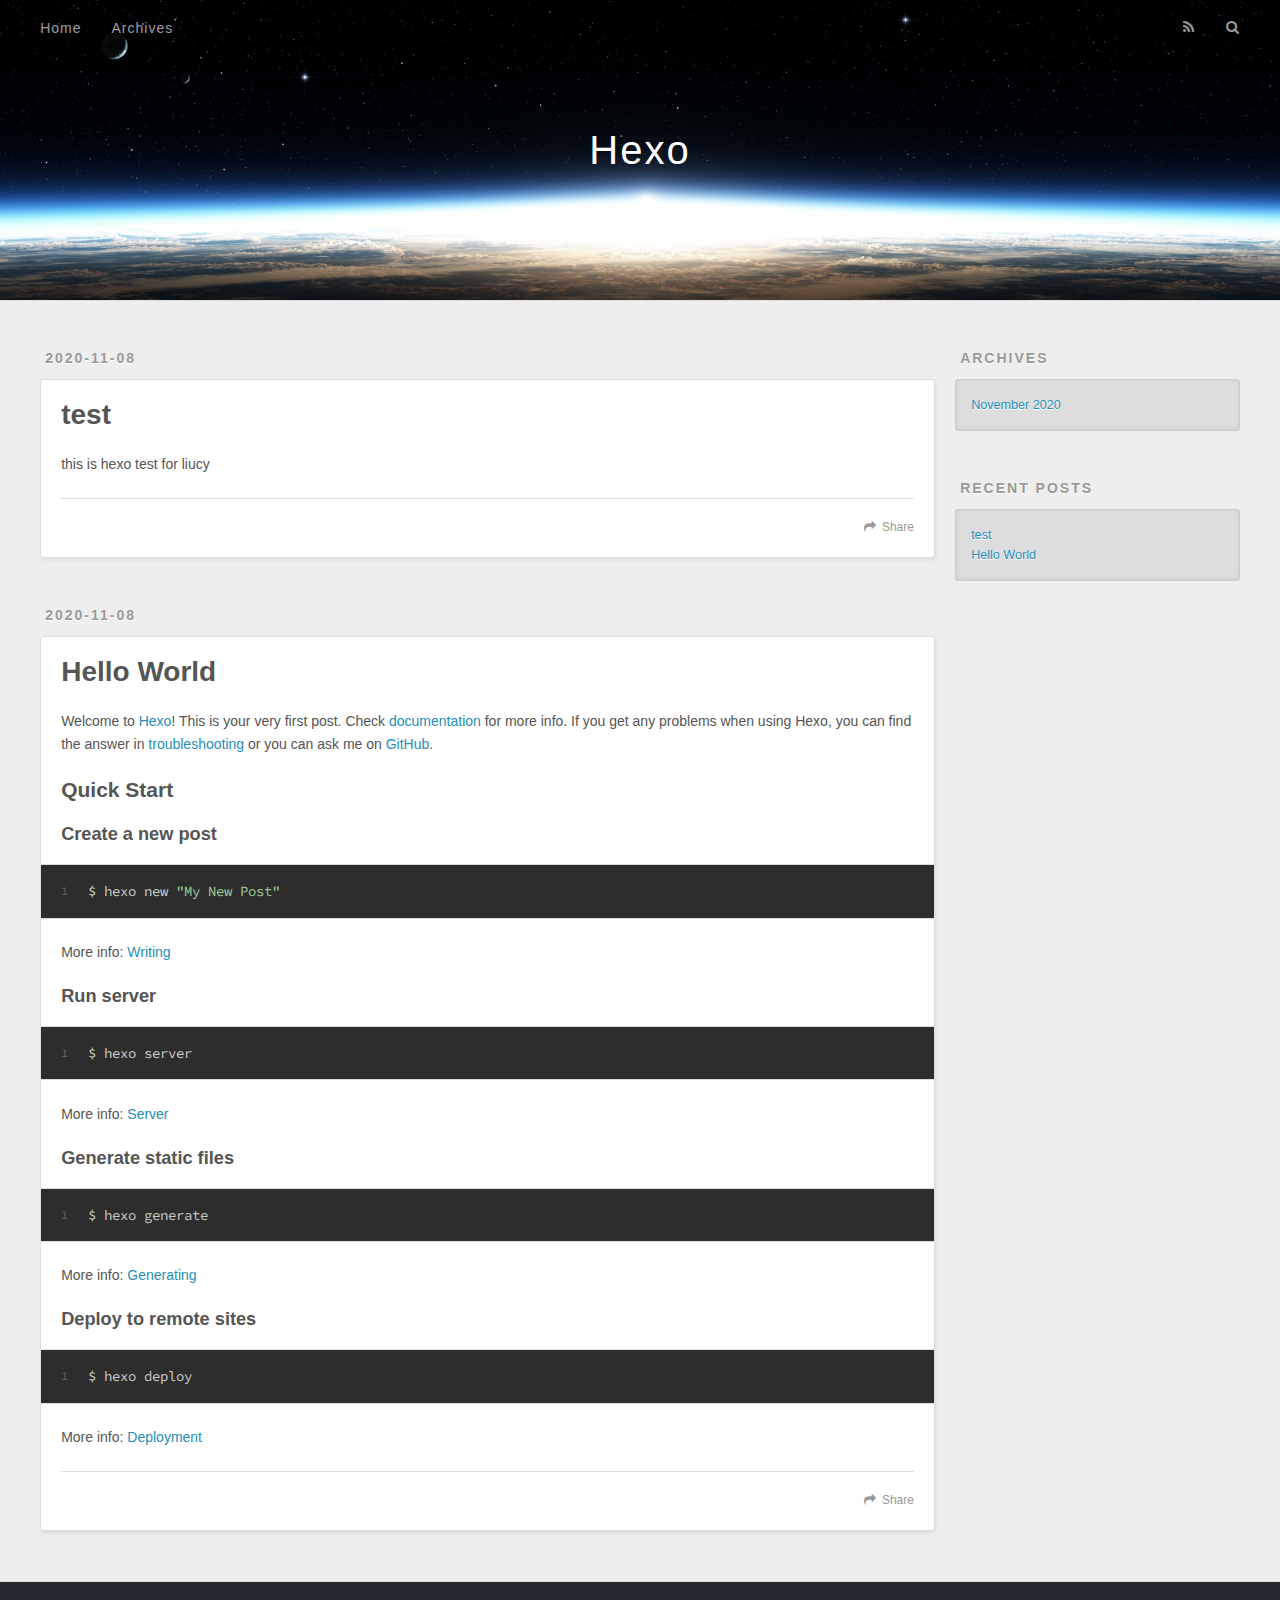
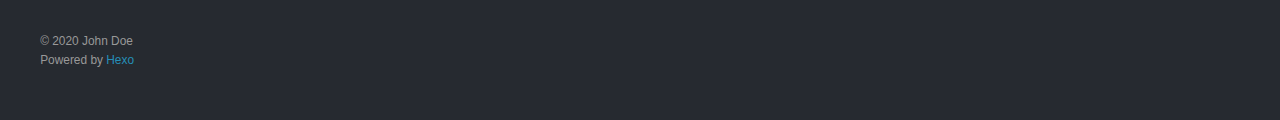
==== index.html @ 211b4a16 "Site updated: 2020-11-08 15:59:00" ====
<!DOCTYPE html>
<html>
<head>
  <meta charset="utf-8">
  

  
  <title>Hexo</title>
  <meta name="viewport" content="width=device-width, initial-scale=1, maximum-scale=1">
  <meta property="og:type" content="website">
<meta property="og:title" content="Hexo">
<meta property="og:url" content="http://example.com/index.html">
<meta property="og:site_name" content="Hexo">
<meta property="og:locale" content="en_US">
<meta property="article:author" content="John Doe">
<meta name="twitter:card" content="summary">
  
    <link rel="alternate" href="/atom.xml" title="Hexo" type="application/atom+xml">
  
  
    <link rel="icon" href="/favicon.png">
  
  
    <link href="//fonts.googleapis.com/css?family=Source+Code+Pro" rel="stylesheet" type="text/css">
  
  
<link rel="stylesheet" href="/css/style.css">

<meta name="generator" content="Hexo 5.2.0"></head>

<body>
  <div id="container">
    <div id="wrap">
      <header id="header">
  <div id="banner"></div>
  <div id="header-outer" class="outer">
    <div id="header-title" class="inner">
      <h1 id="logo-wrap">
        <a href="/" id="logo">Hexo</a>
      </h1>
      
    </div>
    <div id="header-inner" class="inner">
      <nav id="main-nav">
        <a id="main-nav-toggle" class="nav-icon"></a>
        
          <a class="main-nav-link" href="/">Home</a>
        
          <a class="main-nav-link" href="/archives">Archives</a>
        
      </nav>
      <nav id="sub-nav">
        
          <a id="nav-rss-link" class="nav-icon" href="/atom.xml" title="RSS Feed"></a>
        
        <a id="nav-search-btn" class="nav-icon" title="Search"></a>
      </nav>
      <div id="search-form-wrap">
        <form action="//google.com/search" method="get" accept-charset="UTF-8" class="search-form"><input type="search" name="q" class="search-form-input" placeholder="Search"><button type="submit" class="search-form-submit">&#xF002;</button><input type="hidden" name="sitesearch" value="http://example.com"></form>
      </div>
    </div>
  </div>
</header>
      <div class="outer">
        <section id="main">
  
    <article id="post-test" class="article article-type-post" itemscope itemprop="blogPost">
  <div class="article-meta">
    <a href="/2020/11/08/test/" class="article-date">
  <time datetime="2020-11-08T03:13:45.000Z" itemprop="datePublished">2020-11-08</time>
</a>
    
  </div>
  <div class="article-inner">
    
    
      <header class="article-header">
        
  
    <h1 itemprop="name">
      <a class="article-title" href="/2020/11/08/test/">test</a>
    </h1>
  

      </header>
    
    <div class="article-entry" itemprop="articleBody">
      
        <p>this is hexo test for liucy</p>

      
    </div>
    <footer class="article-footer">
      <a data-url="http://example.com/2020/11/08/test/" data-id="ckh8jnk5c0001ziql2z9f2hul" class="article-share-link">Share</a>
      
      
    </footer>
  </div>
  
</article>


  
    <article id="post-hello-world" class="article article-type-post" itemscope itemprop="blogPost">
  <div class="article-meta">
    <a href="/2020/11/08/hello-world/" class="article-date">
  <time datetime="2020-11-08T02:53:36.696Z" itemprop="datePublished">2020-11-08</time>
</a>
    
  </div>
  <div class="article-inner">
    
    
      <header class="article-header">
        
  
    <h1 itemprop="name">
      <a class="article-title" href="/2020/11/08/hello-world/">Hello World</a>
    </h1>
  

      </header>
    
    <div class="article-entry" itemprop="articleBody">
      
        <p>Welcome to <a target="_blank" rel="noopener" href="https://hexo.io/">Hexo</a>! This is your very first post. Check <a target="_blank" rel="noopener" href="https://hexo.io/docs/">documentation</a> for more info. If you get any problems when using Hexo, you can find the answer in <a target="_blank" rel="noopener" href="https://hexo.io/docs/troubleshooting.html">troubleshooting</a> or you can ask me on <a target="_blank" rel="noopener" href="https://github.com/hexojs/hexo/issues">GitHub</a>.</p>
<h2 id="Quick-Start"><a href="#Quick-Start" class="headerlink" title="Quick Start"></a>Quick Start</h2><h3 id="Create-a-new-post"><a href="#Create-a-new-post" class="headerlink" title="Create a new post"></a>Create a new post</h3><figure class="highlight bash"><table><tr><td class="gutter"><pre><span class="line">1</span><br></pre></td><td class="code"><pre><span class="line">$ hexo new <span class="string">&quot;My New Post&quot;</span></span><br></pre></td></tr></table></figure>

<p>More info: <a target="_blank" rel="noopener" href="https://hexo.io/docs/writing.html">Writing</a></p>
<h3 id="Run-server"><a href="#Run-server" class="headerlink" title="Run server"></a>Run server</h3><figure class="highlight bash"><table><tr><td class="gutter"><pre><span class="line">1</span><br></pre></td><td class="code"><pre><span class="line">$ hexo server</span><br></pre></td></tr></table></figure>

<p>More info: <a target="_blank" rel="noopener" href="https://hexo.io/docs/server.html">Server</a></p>
<h3 id="Generate-static-files"><a href="#Generate-static-files" class="headerlink" title="Generate static files"></a>Generate static files</h3><figure class="highlight bash"><table><tr><td class="gutter"><pre><span class="line">1</span><br></pre></td><td class="code"><pre><span class="line">$ hexo generate</span><br></pre></td></tr></table></figure>

<p>More info: <a target="_blank" rel="noopener" href="https://hexo.io/docs/generating.html">Generating</a></p>
<h3 id="Deploy-to-remote-sites"><a href="#Deploy-to-remote-sites" class="headerlink" title="Deploy to remote sites"></a>Deploy to remote sites</h3><figure class="highlight bash"><table><tr><td class="gutter"><pre><span class="line">1</span><br></pre></td><td class="code"><pre><span class="line">$ hexo deploy</span><br></pre></td></tr></table></figure>

<p>More info: <a target="_blank" rel="noopener" href="https://hexo.io/docs/one-command-deployment.html">Deployment</a></p>

      
    </div>
    <footer class="article-footer">
      <a data-url="http://example.com/2020/11/08/hello-world/" data-id="ckh8jnk540000ziql30jhe8ry" class="article-share-link">Share</a>
      
      
    </footer>
  </div>
  
</article>


  


</section>
        
          <aside id="sidebar">
  
    

  
    

  
    
  
    
  <div class="widget-wrap">
    <h3 class="widget-title">Archives</h3>
    <div class="widget">
      <ul class="archive-list"><li class="archive-list-item"><a class="archive-list-link" href="/archives/2020/11/">November 2020</a></li></ul>
    </div>
  </div>


  
    
  <div class="widget-wrap">
    <h3 class="widget-title">Recent Posts</h3>
    <div class="widget">
      <ul>
        
          <li>
            <a href="/2020/11/08/test/">test</a>
          </li>
        
          <li>
            <a href="/2020/11/08/hello-world/">Hello World</a>
          </li>
        
      </ul>
    </div>
  </div>

  
</aside>
        
      </div>
      <footer id="footer">
  
  <div class="outer">
    <div id="footer-info" class="inner">
      &copy; 2020 John Doe<br>
      Powered by <a href="http://hexo.io/" target="_blank">Hexo</a>
    </div>
  </div>
</footer>
    </div>
    <nav id="mobile-nav">
  
    <a href="/" class="mobile-nav-link">Home</a>
  
    <a href="/archives" class="mobile-nav-link">Archives</a>
  
</nav>
    

<script src="//ajax.googleapis.com/ajax/libs/jquery/2.0.3/jquery.min.js"></script>


  
<link rel="stylesheet" href="/fancybox/jquery.fancybox.css">

  
<script src="/fancybox/jquery.fancybox.pack.js"></script>




<script src="/js/script.js"></script>




  </div>
</body>
</html>
---- css/style.css ----
body {
  width: 100%;
}
body:before,
body:after {
  content: "";
  display: table;
}
body:after {
  clear: both;
}
html,
body,
div,
span,
applet,
object,
iframe,
h1,
h2,
h3,
h4,
h5,
h6,
p,
blockquote,
pre,
a,
abbr,
acronym,
address,
big,
cite,
code,
del,
dfn,
em,
img,
ins,
kbd,
q,
s,
samp,
small,
strike,
strong,
sub,
sup,
tt,
var,
dl,
dt,
dd,
ol,
ul,
li,
fieldset,
form,
label,
legend,
table,
caption,
tbody,
tfoot,
thead,
tr,
th,
td {
  margin: 0;
  padding: 0;
  border: 0;
  outline: 0;
  font-weight: inherit;
  font-style: inherit;
  font-family: inherit;
  font-size: 100%;
  vertical-align: baseline;
}
body {
  line-height: 1;
  color: #000;
  background: #fff;
}
ol,
ul {
  list-style: none;
}
table {
  border-collapse: separate;
  border-spacing: 0;
  vertical-align: middle;
}
caption,
th,
td {
  text-align: left;
  font-weight: normal;
  vertical-align: middle;
}
a img {
  border: none;
}
input,
button {
  margin: 0;
  padding: 0;
}
input::-moz-focus-inner,
button::-moz-focus-inner {
  border: 0;
  padding: 0;
}
@font-face {
  font-family: FontAwesome;
  font-style: normal;
  font-weight: normal;
  src: url("fonts/fontawesome-webfont.eot?v=#4.0.3");
  src: url("fonts/fontawesome-webfont.eot?#iefix&v=#4.0.3") format("embedded-opentype"), url("fonts/fontawesome-webfont.woff?v=#4.0.3") format("woff"), url("fonts/fontawesome-webfont.ttf?v=#4.0.3") format("truetype"), url("fonts/fontawesome-webfont.svg#fontawesomeregular?v=#4.0.3") format("svg");
}
html,
body,
#container {
  height: 100%;
}
body {
  background: #eee;
  font: 14px -apple-system, BlinkMacSystemFont, "Segoe UI", "Roboto", "Oxygen", "Ubuntu", "Cantarell", "Fira Sans", "Droid Sans", "Helvetica Neue", sans-serif;
  -webkit-text-size-adjust: 100%;
}
.outer {
  max-width: 1220px;
  margin: 0 auto;
  padding: 0 20px;
}
.outer:before,
.outer:after {
  content: "";
  display: table;
}
.outer:after {
  clear: both;
}
.inner {
  display: inline;
  float: left;
  width: 98.33333333333333%;
  margin: 0 0.833333333333333%;
}
.left,
.alignleft {
  float: left;
}
.right,
.alignright {
  float: right;
}
.clear {
  clear: both;
}
#container {
  position: relative;
}
.mobile-nav-on {
  overflow: hidden;
}
#wrap {
  height: 100%;
  width: 100%;
  position: absolute;
  top: 0;
  left: 0;
  -webkit-transition: 0.2s ease-out;
  -moz-transition: 0.2s ease-out;
  -ms-transition: 0.2s ease-out;
  transition: 0.2s ease-out;
  z-index: 1;
  background: #eee;
}
.mobile-nav-on #wrap {
  left: 280px;
}
@media screen and (min-width: 768px) {
  #main {
    display: inline;
    float: left;
    width: 73.33333333333333%;
    margin: 0 0.833333333333333%;
  }
}
.article-date,
.article-category-link,
.archive-year,
.widget-title {
  text-decoration: none;
  text-transform: uppercase;
  letter-spacing: 2px;
  color: #999;
  margin-bottom: 1em;
  margin-left: 5px;
  line-height: 1em;
  text-shadow: 0 1px #fff;
  font-weight: bold;
}
.article-inner,
.archive-article-inner {
  background: #fff;
  -webkit-box-shadow: 1px 2px 3px #ddd;
  box-shadow: 1px 2px 3px #ddd;
  border: 1px solid #ddd;
  border-radius: 3px;
}
.article-entry h1,
.widget h1 {
  font-size: 2em;
}
.article-entry h2,
.widget h2 {
  font-size: 1.5em;
}
.article-entry h3,
.widget h3 {
  font-size: 1.3em;
}
.article-entry h4,
.widget h4 {
  font-size: 1.2em;
}
.article-entry h5,
.widget h5 {
  font-size: 1em;
}
.article-entry h6,
.widget h6 {
  font-size: 1em;
  color: #999;
}
.article-entry hr,
.widget hr {
  border: 1px dashed #ddd;
}
.article-entry strong,
.widget strong {
  font-weight: bold;
}
.article-entry em,
.widget em,
.article-entry cite,
.widget cite {
  font-style: italic;
}
.article-entry sup,
.widget sup,
.article-entry sub,
.widget sub {
  font-size: 0.75em;
  line-height: 0;
  position: relative;
  vertical-align: baseline;
}
.article-entry sup,
.widget sup {
  top: -0.5em;
}
.article-entry sub,
.widget sub {
  bottom: -0.2em;
}
.article-entry small,
.widget small {
  font-size: 0.85em;
}
.article-entry acronym,
.widget acronym,
.article-entry abbr,
.widget abbr {
  border-bottom: 1px dotted;
}
.article-entry ul,
.widget ul,
.article-entry ol,
.widget ol,
.article-entry dl,
.widget dl {
  margin: 0 20px;
  line-height: 1.6em;
}
.article-entry ul ul,
.widget ul ul,
.article-entry ol ul,
.widget ol ul,
.article-entry ul ol,
.widget ul ol,
.article-entry ol ol,
.widget ol ol {
  margin-top: 0;
  margin-bottom: 0;
}
.article-entry ul,
.widget ul {
  list-style: disc;
}
.article-entry ol,
.widget ol {
  list-style: decimal;
}
.article-entry dt,
.widget dt {
  font-weight: bold;
}
#header {
  height: 300px;
  position: relative;
  border-bottom: 1px solid #ddd;
}
#header:before,
#header:after {
  content: "";
  position: absolute;
  left: 0;
  right: 0;
  height: 40px;
}
#header:before {
  top: 0;
  background: -webkit-linear-gradient(rgba(0,0,0,0.2), transparent);
  background: -moz-linear-gradient(rgba(0,0,0,0.2), transparent);
  background: -ms-linear-gradient(rgba(0,0,0,0.2), transparent);
  background: linear-gradient(rgba(0,0,0,0.2), transparent);
}
#header:after {
  bottom: 0;
  background: -webkit-linear-gradient(transparent, rgba(0,0,0,0.2));
  background: -moz-linear-gradient(transparent, rgba(0,0,0,0.2));
  background: -ms-linear-gradient(transparent, rgba(0,0,0,0.2));
  background: linear-gradient(transparent, rgba(0,0,0,0.2));
}
#header-outer {
  height: 100%;
  position: relative;
}
#header-inner {
  position: relative;
  overflow: hidden;
}
#banner {
  position: absolute;
  top: 0;
  left: 0;
  width: 100%;
  height: 100%;
  background: url("images/banner.jpg") center #000;
  -webkit-background-size: cover;
  -moz-background-size: cover;
  background-size: cover;
  z-index: -1;
}
#header-title {
  text-align: center;
  height: 40px;
  position: absolute;
  top: 50%;
  left: 0;
  margin-top: -20px;
}
#logo,
#subtitle {
  text-decoration: none;
  color: #fff;
  font-weight: 300;
  text-shadow: 0 1px 4px rgba(0,0,0,0.3);
}
#logo {
  font-size: 40px;
  line-height: 40px;
  letter-spacing: 2px;
}
#subtitle {
  font-size: 16px;
  line-height: 16px;
  letter-spacing: 1px;
}
#subtitle-wrap {
  margin-top: 16px;
}
#main-nav {
  float: left;
  margin-left: -15px;
}
.nav-icon,
.main-nav-link {
  float: left;
  color: #fff;
  opacity: 0.6;
  text-decoration: none;
  text-shadow: 0 1px rgba(0,0,0,0.2);
  -webkit-transition: opacity 0.2s;
  -moz-transition: opacity 0.2s;
  -ms-transition: opacity 0.2s;
  transition: opacity 0.2s;
  display: block;
  padding: 20px 15px;
}
.nav-icon:hover,
.main-nav-link:hover {
  opacity: 1;
}
.nav-icon {
  font-family: FontAwesome;
  text-align: center;
  font-size: 14px;
  width: 14px;
  height: 14px;
  padding: 20px 15px;
  position: relative;
  cursor: pointer;
}
.main-nav-link {
  font-weight: 300;
  letter-spacing: 1px;
}
@media screen and (max-width: 479px) {
  .main-nav-link {
    display: none;
  }
}
#main-nav-toggle {
  display: none;
}
#main-nav-toggle:before {
  content: "\f0c9";
}
@media screen and (max-width: 479px) {
  #main-nav-toggle {
    display: block;
  }
}
#sub-nav {
  float: right;
  margin-right: -15px;
}
#nav-rss-link:before {
  content: "\f09e";
}
#nav-search-btn:before {
  content: "\f002";
}
#search-form-wrap {
  position: absolute;
  top: 15px;
  width: 150px;
  height: 30px;
  right: -150px;
  opacity: 0;
  -webkit-transition: 0.2s ease-out;
  -moz-transition: 0.2s ease-out;
  -ms-transition: 0.2s ease-out;
  transition: 0.2s ease-out;
}
#search-form-wrap.on {
  opacity: 1;
  right: 0;
}
@media screen and (max-width: 479px) {
  #search-form-wrap {
    width: 100%;
    right: -100%;
  }
}
.search-form {
  position: absolute;
  top: 0;
  left: 0;
  right: 0;
  background: #fff;
  padding: 5px 15px;
  border-radius: 15px;
  -webkit-box-shadow: 0 0 10px rgba(0,0,0,0.3);
  box-shadow: 0 0 10px rgba(0,0,0,0.3);
}
.search-form-input {
  border: none;
  background: none;
  color: #555;
  width: 100%;
  font: 13px -apple-system, BlinkMacSystemFont, "Segoe UI", "Roboto", "Oxygen", "Ubuntu", "Cantarell", "Fira Sans", "Droid Sans", "Helvetica Neue", sans-serif;
  outline: none;
}
.search-form-input::-webkit-search-results-decoration,
.search-form-input::-webkit-search-cancel-button {
  -webkit-appearance: none;
}
.search-form-submit {
  position: absolute;
  top: 50%;
  right: 10px;
  margin-top: -7px;
  font: 13px FontAwesome;
  border: none;
  background: none;
  color: #bbb;
  cursor: pointer;
}
.search-form-submit:hover,
.search-form-submit:focus {
  color: #777;
}
.article {
  margin: 50px 0;
}
.article-inner {
  overflow: hidden;
}
.article-meta:before,
.article-meta:after {
  content: "";
  display: table;
}
.article-meta:after {
  clear: both;
}
.article-date {
  float: left;
}
.article-category {
  float: left;
  line-height: 1em;
  color: #ccc;
  text-shadow: 0 1px #fff;
  margin-left: 8px;
}
.article-category:before {
  content: "\2022";
}
.article-category-link {
  margin: 0 12px 1em;
}
.article-header {
  padding: 20px 20px 0;
}
.article-title {
  text-decoration: none;
  font-size: 2em;
  font-weight: bold;
  color: #555;
  line-height: 1.1em;
  -webkit-transition: color 0.2s;
  -moz-transition: color 0.2s;
  -ms-transition: color 0.2s;
  transition: color 0.2s;
}
a.article-title:hover {
  color: #258fb8;
}
.article-entry {
  color: #555;
  padding: 0 20px;
}
.article-entry:before,
.article-entry:after {
  content: "";
  display: table;
}
.article-entry:after {
  clear: both;
}
.article-entry p,
.article-entry table {
  line-height: 1.6em;
  margin: 1.6em 0;
}
.article-entry h1,
.article-entry h2,
.article-entry h3,
.article-entry h4,
.article-entry h5,
.article-entry h6 {
  font-weight: bold;
}
.article-entry h1,
.article-entry h2,
.article-entry h3,
.article-entry h4,
.article-entry h5,
.article-entry h6 {
  line-height: 1.1em;
  margin: 1.1em 0;
}
.article-entry a {
  color: #258fb8;
  text-decoration: none;
}
.article-entry a:hover {
  text-decoration: underline;
}
.article-entry ul,
.article-entry ol,
.article-entry dl {
  margin-top: 1.6em;
  margin-bottom: 1.6em;
}
.article-entry img,
.article-entry video {
  max-width: 100%;
  height: auto;
  display: block;
  margin: auto;
}
.article-entry iframe {
  border: none;
}
.article-entry table {
  width: 100%;
  border-collapse: collapse;
  border-spacing: 0;
}
.article-entry th {
  font-weight: bold;
  border-bottom: 3px solid #ddd;
  padding-bottom: 0.5em;
}
.article-entry td {
  border-bottom: 1px solid #ddd;
  padding: 10px 0;
}
.article-entry blockquote {
  font-family: Georgia, "Times New Roman", serif;
  font-size: 1.4em;
  margin: 1.6em 20px;
  text-align: center;
}
.article-entry blockquote footer {
  font-size: 14px;
  margin: 1.6em 0;
  font-family: -apple-system, BlinkMacSystemFont, "Segoe UI", "Roboto", "Oxygen", "Ubuntu", "Cantarell", "Fira Sans", "Droid Sans", "Helvetica Neue", sans-serif;
}
.article-entry blockquote footer cite:before {
  content: "—";
  padding: 0 0.5em;
}
.article-entry .pullquote {
  text-align: left;
  width: 45%;
  margin: 0;
}
.article-entry .pullquote.left {
  margin-left: 0.5em;
  margin-right: 1em;
}
.article-entry .pullquote.right {
  margin-right: 0.5em;
  margin-left: 1em;
}
.article-entry .caption {
  color: #999;
  display: block;
  font-size: 0.9em;
  margin-top: 0.5em;
  position: relative;
  text-align: center;
}
.article-entry .video-container {
  position: relative;
  padding-top: 56.25%;
  height: 0;
  overflow: hidden;
}
.article-entry .video-container iframe,
.article-entry .video-container object,
.article-entry .video-container embed {
  position: absolute;
  top: 0;
  left: 0;
  width: 100%;
  height: 100%;
  margin-top: 0;
}
.article-more-link a {
  display: inline-block;
  line-height: 1em;
  padding: 6px 15px;
  border-radius: 15px;
  background: #eee;
  color: #999;
  text-shadow: 0 1px #fff;
  text-decoration: none;
}
.article-more-link a:hover {
  background: #258fb8;
  color: #fff;
  text-decoration: none;
  text-shadow: 0 1px #1e7293;
}
.article-footer {
  font-size: 0.85em;
  line-height: 1.6em;
  border-top: 1px solid #ddd;
  padding-top: 1.6em;
  margin: 0 20px 20px;
}
.article-footer:before,
.article-footer:after {
  content: "";
  display: table;
}
.article-footer:after {
  clear: both;
}
.article-footer a {
  color: #999;
  text-decoration: none;
}
.article-footer a:hover {
  color: #555;
}
.article-tag-list-item {
  float: left;
  margin-right: 10px;
}
.article-tag-list-link:before {
  content: "#";
}
.article-comment-link {
  float: right;
}
.article-comment-link:before {
  content: "\f075";
  font-family: FontAwesome;
  padding-right: 8px;
}
.article-share-link {
  cursor: pointer;
  float: right;
  margin-left: 20px;
}
.article-share-link:before {
  content: "\f064";
  font-family: FontAwesome;
  padding-right: 6px;
}
#article-nav {
  position: relative;
}
#article-nav:before,
#article-nav:after {
  content: "";
  display: table;
}
#article-nav:after {
  clear: both;
}
@media screen and (min-width: 768px) {
  #article-nav {
    margin: 50px 0;
  }
  #article-nav:before {
    width: 8px;
    height: 8px;
    position: absolute;
    top: 50%;
    left: 50%;
    margin-top: -4px;
    margin-left: -4px;
    content: "";
    border-radius: 50%;
    background: #ddd;
    -webkit-box-shadow: 0 1px 2px #fff;
    box-shadow: 0 1px 2px #fff;
  }
}
.article-nav-link-wrap {
  text-decoration: none;
  text-shadow: 0 1px #fff;
  color: #999;
  -webkit-box-sizing: border-box;
  -moz-box-sizing: border-box;
  box-sizing: border-box;
  margin-top: 50px;
  text-align: center;
  display: block;
}
.article-nav-link-wrap:hover {
  color: #555;
}
@media screen and (min-width: 768px) {
  .article-nav-link-wrap {
    width: 50%;
    margin-top: 0;
  }
}
@media screen and (min-width: 768px) {
  #article-nav-newer {
    float: left;
    text-align: right;
    padding-right: 20px;
  }
}
@media screen and (min-width: 768px) {
  #article-nav-older {
    float: right;
    text-align: left;
    padding-left: 20px;
  }
}
.article-nav-caption {
  text-transform: uppercase;
  letter-spacing: 2px;
  color: #ddd;
  line-height: 1em;
  font-weight: bold;
}
#article-nav-newer .article-nav-caption {
  margin-right: -2px;
}
.article-nav-title {
  font-size: 0.85em;
  line-height: 1.6em;
  margin-top: 0.5em;
}
.article-share-box {
  position: absolute;
  display: none;
  background: #fff;
  -webkit-box-shadow: 1px 2px 10px rgba(0,0,0,0.2);
  box-shadow: 1px 2px 10px rgba(0,0,0,0.2);
  border-radius: 3px;
  margin-left: -145px;
  overflow: hidden;
  z-index: 1;
}
.article-share-box.on {
  display: block;
}
.article-share-input {
  width: 100%;
  background: none;
  -webkit-box-sizing: border-box;
  -moz-box-sizing: border-box;
  box-sizing: border-box;
  font: 14px -apple-system, BlinkMacSystemFont, "Segoe UI", "Roboto", "Oxygen", "Ubuntu", "Cantarell", "Fira Sans", "Droid Sans", "Helvetica Neue", sans-serif;
  padding: 0 15px;
  color: #555;
  outline: none;
  border: 1px solid #ddd;
  border-radius: 3px 3px 0 0;
  height: 36px;
  line-height: 36px;
}
.article-share-links {
  background: #eee;
}
.article-share-links:before,
.article-share-links:after {
  content: "";
  display: table;
}
.article-share-links:after {
  clear: both;
}
.article-share-twitter,
.article-share-facebook,
.article-share-pinterest,
.article-share-google {
  width: 50px;
  height: 36px;
  display: block;
  float: left;
  position: relative;
  color: #999;
  text-shadow: 0 1px #fff;
}
.article-share-twitter:before,
.article-share-facebook:before,
.article-share-pinterest:before,
.article-share-google:before {
  font-size: 20px;
  font-family: FontAwesome;
  width: 20px;
  height: 20px;
  position: absolute;
  top: 50%;
  left: 50%;
  margin-top: -10px;
  margin-left: -10px;
  text-align: center;
}
.article-share-twitter:hover,
.article-share-facebook:hover,
.article-share-pinterest:hover,
.article-share-google:hover {
  color: #fff;
}
.article-share-twitter:before {
  content: "\f099";
}
.article-share-twitter:hover {
  background: #00aced;
  text-shadow: 0 1px #008abe;
}
.article-share-facebook:before {
  content: "\f09a";
}
.article-share-facebook:hover {
  background: #3b5998;
  text-shadow: 0 1px #2f477a;
}
.article-share-pinterest:before {
  content: "\f0d2";
}
.article-share-pinterest:hover {
  background: #cb2027;
  text-shadow: 0 1px #a21a1f;
}
.article-share-google:before {
  content: "\f0d5";
}
.article-share-google:hover {
  background: #dd4b39;
  text-shadow: 0 1px #be3221;
}
.article-gallery {
  background: #000;
  position: relative;
}
.article-gallery-photos {
  position: relative;
  overflow: hidden;
}
.article-gallery-img {
  display: none;
  max-width: 100%;
}
.article-gallery-img:first-child {
  display: block;
}
.article-gallery-img.loaded {
  position: absolute;
  display: block;
}
.article-gallery-img img {
  display: block;
  max-width: 100%;
  margin: 0 auto;
}
#comments {
  background: #fff;
  -webkit-box-shadow: 1px 2px 3px #ddd;
  box-shadow: 1px 2px 3px #ddd;
  padding: 20px;
  border: 1px solid #ddd;
  border-radius: 3px;
  margin: 50px 0;
}
#comments a {
  color: #258fb8;
}
.archives-wrap {
  margin: 50px 0;
}
.archives:before,
.archives:after {
  content: "";
  display: table;
}
.archives:after {
  clear: both;
}
.archive-year-wrap {
  margin-bottom: 1em;
}
.archives {
  -webkit-column-gap: 10px;
  -moz-column-gap: 10px;
  column-gap: 10px;
}
@media screen and (min-width: 480px) and (max-width: 767px) {
  .archives {
    -webkit-column-count: 2;
    -moz-column-count: 2;
    column-count: 2;
  }
}
@media screen and (min-width: 768px) {
  .archives {
    -webkit-column-count: 3;
    -moz-column-count: 3;
    column-count: 3;
  }
}
.archive-article {
  -webkit-column-break-inside: avoid;
  page-break-inside: avoid;
  overflow: hidden;
  break-inside: avoid-column;
}
.archive-article-inner {
  padding: 10px;
  margin-bottom: 15px;
}
.archive-article-title {
  text-decoration: none;
  font-weight: bold;
  color: #555;
  -webkit-transition: color 0.2s;
  -moz-transition: color 0.2s;
  -ms-transition: color 0.2s;
  transition: color 0.2s;
  line-height: 1.6em;
}
.archive-article-title:hover {
  color: #258fb8;
}
.archive-article-footer {
  margin-top: 1em;
}
.archive-article-date {
  color: #999;
  text-decoration: none;
  font-size: 0.85em;
  line-height: 1em;
  margin-bottom: 0.5em;
  display: block;
}
#page-nav {
  margin: 50px auto;
  background: #fff;
  -webkit-box-shadow: 1px 2px 3px #ddd;
  box-shadow: 1px 2px 3px #ddd;
  border: 1px solid #ddd;
  border-radius: 3px;
  text-align: center;
  color: #999;
  overflow: hidden;
}
#page-nav:before,
#page-nav:after {
  content: "";
  display: table;
}
#page-nav:after {
  clear: both;
}
#page-nav a,
#page-nav span {
  padding: 10px 20px;
  line-height: 1;
  height: 2ex;
}
#page-nav a {
  color: #999;
  text-decoration: none;
}
#page-nav a:hover {
  background: #999;
  color: #fff;
}
#page-nav .prev {
  float: left;
}
#page-nav .next {
  float: right;
}
#page-nav .page-number {
  display: inline-block;
}
@media screen and (max-width: 479px) {
  #page-nav .page-number {
    display: none;
  }
}
#page-nav .current {
  color: #555;
  font-weight: bold;
}
#page-nav .space {
  color: #ddd;
}
#footer {
  background: #262a30;
  padding: 50px 0;
  border-top: 1px solid #ddd;
  color: #999;
}
#footer a {
  color: #258fb8;
  text-decoration: none;
}
#footer a:hover {
  text-decoration: underline;
}
#footer-info {
  line-height: 1.6em;
  font-size: 0.85em;
}
.article-entry pre,
.article-entry .highlight {
  background: #2d2d2d;
  margin: 0 -20px;
  padding: 15px 20px;
  border-style: solid;
  border-color: #ddd;
  border-width: 1px 0;
  overflow: auto;
  color: #ccc;
  line-height: 22.400000000000002px;
}
.article-entry .highlight .gutter pre,
.article-entry .gist .gist-file .gist-data .line-numbers {
  color: #666;
  font-size: 0.85em;
}
.article-entry pre,
.article-entry code {
  font-family: "Source Code Pro", Consolas, Monaco, Menlo, Consolas, monospace;
}
.article-entry code {
  background: #eee;
  text-shadow: 0 1px #fff;
  padding: 0 0.3em;
}
.article-entry pre code {
  background: none;
  text-shadow: none;
  padding: 0;
}
.article-entry .highlight pre {
  border: none;
  margin: 0;
  padding: 0;
}
.article-entry .highlight table {
  margin: 0;
  width: auto;
}
.article-entry .highlight td {
  border: none;
  padding: 0;
}
.article-entry .highlight figcaption {
  font-size: 0.85em;
  color: #999;
  line-height: 1em;
  margin-bottom: 1em;
}
.article-entry .highlight figcaption:before,
.article-entry .highlight figcaption:after {
  content: "";
  display: table;
}
.article-entry .highlight figcaption:after {
  clear: both;
}
.article-entry .highlight figcaption a {
  float: right;
}
.article-entry .highlight .gutter pre {
  text-align: right;
  padding-right: 20px;
}
.article-entry .highlight .line {
  height: 22.400000000000002px;
}
.article-entry .highlight .line.marked {
  background: #515151;
}
.article-entry .gist {
  margin: 0 -20px;
  border-style: solid;
  border-color: #ddd;
  border-width: 1px 0;
  background: #2d2d2d;
  padding: 15px 20px 15px 0;
}
.article-entry .gist .gist-file {
  border: none;
  font-family: "Source Code Pro", Consolas, Monaco, Menlo, Consolas, monospace;
  margin: 0;
}
.article-entry .gist .gist-file .gist-data {
  background: none;
  border: none;
}
.article-entry .gist .gist-file .gist-data .line-numbers {
  background: none;
  border: none;
  padding: 0 20px 0 0;
}
.article-entry .gist .gist-file .gist-data .line-data {
  padding: 0 !important;
}
.article-entry .gist .gist-file .highlight {
  margin: 0;
  padding: 0;
  border: none;
}
.article-entry .gist .gist-file .gist-meta {
  background: #2d2d2d;
  color: #999;
  font: 0.85em -apple-system, BlinkMacSystemFont, "Segoe UI", "Roboto", "Oxygen", "Ubuntu", "Cantarell", "Fira Sans", "Droid Sans", "Helvetica Neue", sans-serif;
  text-shadow: 0 0;
  padding: 0;
  margin-top: 1em;
  margin-left: 20px;
}
.article-entry .gist .gist-file .gist-meta a {
  color: #258fb8;
  font-weight: normal;
}
.article-entry .gist .gist-file .gist-meta a:hover {
  text-decoration: underline;
}
pre .comment,
pre .title {
  color: #999;
}
pre .variable,
pre .attribute,
pre .tag,
pre .regexp,
pre .ruby .constant,
pre .xml .tag .title,
pre .xml .pi,
pre .xml .doctype,
pre .html .doctype,
pre .css .id,
pre .css .class,
pre .css .pseudo {
  color: #f2777a;
}
pre .number,
pre .preprocessor,
pre .built_in,
pre .literal,
pre .params,
pre .constant {
  color: #f99157;
}
pre .class,
pre .ruby .class .title,
pre .css .rules .attribute {
  color: #9c9;
}
pre .string,
pre .value,
pre .inheritance,
pre .header,
pre .ruby .symbol,
pre .xml .cdata {
  color: #9c9;
}
pre .css .hexcolor {
  color: #6cc;
}
pre .function,
pre .python .decorator,
pre .python .title,
pre .ruby .function .title,
pre .ruby .title .keyword,
pre .perl .sub,
pre .javascript .title,
pre .coffeescript .title {
  color: #69c;
}
pre .keyword,
pre .javascript .function {
  color: #c9c;
}
@media screen and (max-width: 479px) {
  #mobile-nav {
    position: absolute;
    top: 0;
    left: 0;
    width: 280px;
    height: 100%;
    background: #191919;
    border-right: 1px solid #fff;
  }
}
@media screen and (max-width: 479px) {
  .mobile-nav-link {
    display: block;
    color: #999;
    text-decoration: none;
    padding: 15px 20px;
    font-weight: bold;
  }
  .mobile-nav-link:hover {
    color: #fff;
  }
}
@media screen and (min-width: 768px) {
  #sidebar {
    display: inline;
    float: left;
    width: 23.333333333333332%;
    margin: 0 0.833333333333333%;
  }
}
.widget-wrap {
  margin: 50px 0;
}
.widget {
  color: #777;
  text-shadow: 0 1px #fff;
  background: #ddd;
  -webkit-box-shadow: 0 -1px 4px #ccc inset;
  box-shadow: 0 -1px 4px #ccc inset;
  border: 1px solid #ccc;
  padding: 15px;
  border-radius: 3px;
}
.widget a {
  color: #258fb8;
  text-decoration: none;
}
.widget a:hover {
  text-decoration: underline;
}
.widget ul ul,
.widget ol ul,
.widget dl ul,
.widget ul ol,
.widget ol ol,
.widget dl ol,
.widget ul dl,
.widget ol dl,
.widget dl dl {
  margin-left: 15px;
  list-style: disc;
}
.widget {
  line-height: 1.6em;
  word-wrap: break-word;
  font-size: 0.9em;
}
.widget ul,
.widget ol {
  list-style: none;
  margin: 0;
}
.widget ul ul,
.widget ol ul,
.widget ul ol,
.widget ol ol {
  margin: 0 20px;
}
.widget ul ul,
.widget ol ul {
  list-style: disc;
}
.widget ul ol,
.widget ol ol {
  list-style: decimal;
}
.category-list-count,
.tag-list-count,
.archive-list-count {
  padding-left: 5px;
  color: #999;
  font-size: 0.85em;
}
.category-list-count:before,
.tag-list-count:before,
.archive-list-count:before {
  content: "(";
}
.category-list-count:after,
.tag-list-count:after,
.archive-list-count:after {
  content: ")";
}
.tagcloud a {
  margin-right: 5px;
  display: inline-block;
}
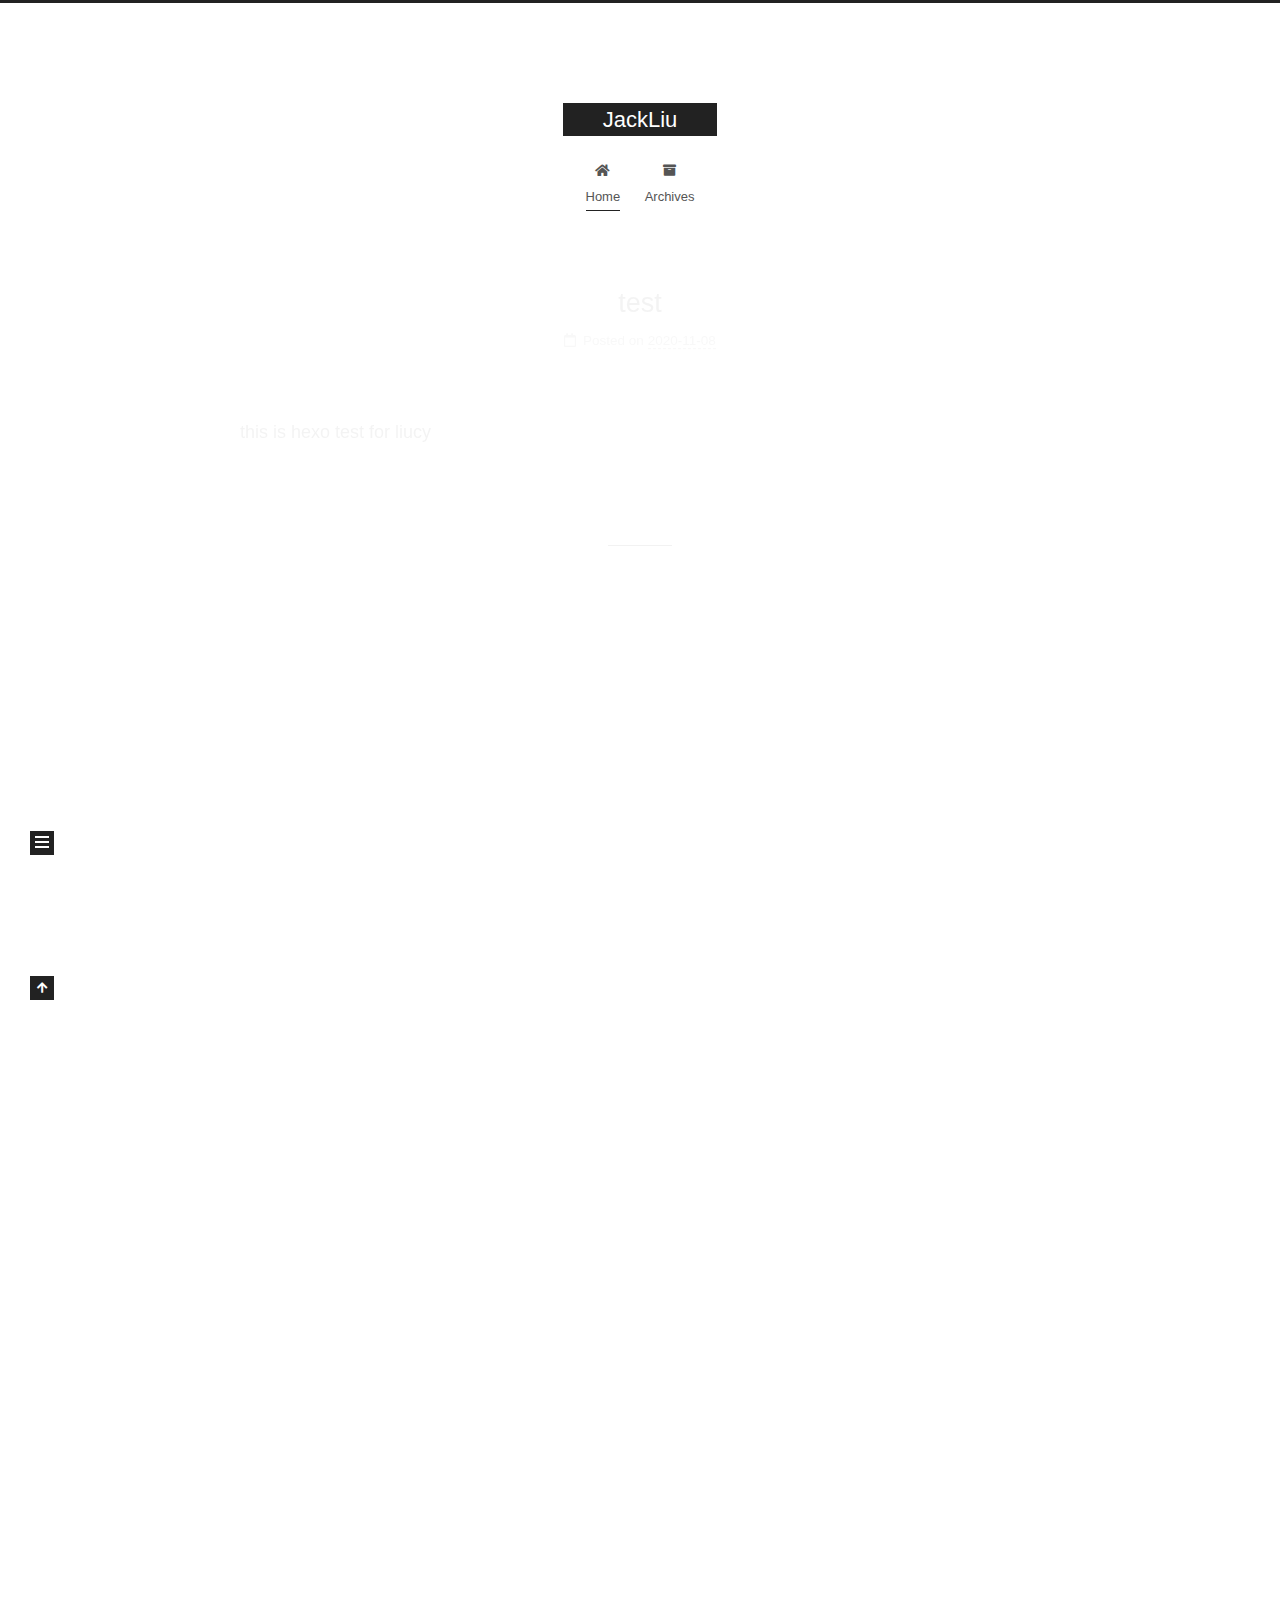
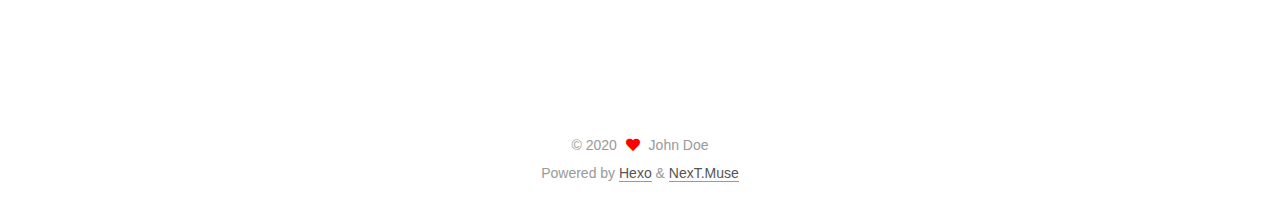
==== commit aeca4b61: "Site updated: 2020-11-08 17:01:12" ====
--- a/index.html
+++ b/index.html
@@ -1,129 +1,248 @@
 <!DOCTYPE html>
-<html>
+<html lang="en">
 <head>
-  <meta charset="utf-8">
-  
-
-  
-  <title>Hexo</title>
-  <meta name="viewport" content="width=device-width, initial-scale=1, maximum-scale=1">
+  <meta charset="UTF-8">
+<meta name="viewport" content="width=device-width, initial-scale=1, maximum-scale=2">
+<meta name="theme-color" content="#222">
+<meta name="generator" content="Hexo 5.2.0">
+  <link rel="apple-touch-icon" sizes="180x180" href="/images/apple-touch-icon-next.png">
+  <link rel="icon" type="image/png" sizes="32x32" href="/images/favicon-32x32-next.png">
+  <link rel="icon" type="image/png" sizes="16x16" href="/images/favicon-16x16-next.png">
+  <link rel="mask-icon" href="/images/logo.svg" color="#222">
+
+<link rel="stylesheet" href="/css/main.css">
+
+
+<link rel="stylesheet" href="/lib/font-awesome/css/all.min.css">
+
+<script id="hexo-configurations">
+    var NexT = window.NexT || {};
+    var CONFIG = {"hostname":"example.com","root":"/","scheme":"Muse","version":"7.8.0","exturl":false,"sidebar":{"position":"left","display":"post","padding":18,"offset":12,"onmobile":false},"copycode":{"enable":false,"show_result":false,"style":null},"back2top":{"enable":true,"sidebar":false,"scrollpercent":false},"bookmark":{"enable":false,"color":"#222","save":"auto"},"fancybox":false,"mediumzoom":false,"lazyload":false,"pangu":false,"comments":{"style":"tabs","active":null,"storage":true,"lazyload":false,"nav":null},"algolia":{"hits":{"per_page":10},"labels":{"input_placeholder":"Search for Posts","hits_empty":"We didn't find any results for the search: ${query}","hits_stats":"${hits} results found in ${time} ms"}},"localsearch":{"enable":false,"trigger":"auto","top_n_per_article":1,"unescape":false,"preload":false},"motion":{"enable":true,"async":false,"transition":{"post_block":"fadeIn","post_header":"slideDownIn","post_body":"slideDownIn","coll_header":"slideLeftIn","sidebar":"slideUpIn"}}};
+  </script>
+
   <meta property="og:type" content="website">
-<meta property="og:title" content="Hexo">
+<meta property="og:title" content="JackLiu">
 <meta property="og:url" content="http://example.com/index.html">
-<meta property="og:site_name" content="Hexo">
+<meta property="og:site_name" content="JackLiu">
 <meta property="og:locale" content="en_US">
 <meta property="article:author" content="John Doe">
 <meta name="twitter:card" content="summary">
-  
-    <link rel="alternate" href="/atom.xml" title="Hexo" type="application/atom+xml">
-  
-  
-    <link rel="icon" href="/favicon.png">
-  
-  
-    <link href="//fonts.googleapis.com/css?family=Source+Code+Pro" rel="stylesheet" type="text/css">
-  
-  
-<link rel="stylesheet" href="/css/style.css">
-
-<meta name="generator" content="Hexo 5.2.0"></head>
-
-<body>
-  <div id="container">
-    <div id="wrap">
-      <header id="header">
-  <div id="banner"></div>
-  <div id="header-outer" class="outer">
-    <div id="header-title" class="inner">
-      <h1 id="logo-wrap">
-        <a href="/" id="logo">Hexo</a>
-      </h1>
-      
+
+<link rel="canonical" href="http://example.com/">
+
+
+<script id="page-configurations">
+  // https://hexo.io/docs/variables.html
+  CONFIG.page = {
+    sidebar: "",
+    isHome : true,
+    isPost : false,
+    lang   : 'en'
+  };
+</script>
+
+  <title>JackLiu</title>
+  
+
+
+
+
+
+
+  <noscript>
+  <style>
+  .use-motion .brand,
+  .use-motion .menu-item,
+  .sidebar-inner,
+  .use-motion .post-block,
+  .use-motion .pagination,
+  .use-motion .comments,
+  .use-motion .post-header,
+  .use-motion .post-body,
+  .use-motion .collection-header { opacity: initial; }
+
+  .use-motion .site-title,
+  .use-motion .site-subtitle {
+    opacity: initial;
+    top: initial;
+  }
+
+  .use-motion .logo-line-before i { left: initial; }
+  .use-motion .logo-line-after i { right: initial; }
+  </style>
+</noscript>
+
+</head>
+
+<body itemscope itemtype="http://schema.org/WebPage">
+  <div class="container use-motion">
+    <div class="headband"></div>
+
+    <header class="header" itemscope itemtype="http://schema.org/WPHeader">
+      <div class="header-inner"><div class="site-brand-container">
+  <div class="site-nav-toggle">
+    <div class="toggle" aria-label="Toggle navigation bar">
+      <span class="toggle-line toggle-line-first"></span>
+      <span class="toggle-line toggle-line-middle"></span>
+      <span class="toggle-line toggle-line-last"></span>
     </div>
-    <div id="header-inner" class="inner">
-      <nav id="main-nav">
-        <a id="main-nav-toggle" class="nav-icon"></a>
-        
-          <a class="main-nav-link" href="/">Home</a>
-        
-          <a class="main-nav-link" href="/archives">Archives</a>
-        
-      </nav>
-      <nav id="sub-nav">
-        
-          <a id="nav-rss-link" class="nav-icon" href="/atom.xml" title="RSS Feed"></a>
-        
-        <a id="nav-search-btn" class="nav-icon" title="Search"></a>
-      </nav>
-      <div id="search-form-wrap">
-        <form action="//google.com/search" method="get" accept-charset="UTF-8" class="search-form"><input type="search" name="q" class="search-form-input" placeholder="Search"><button type="submit" class="search-form-submit">&#xF002;</button><input type="hidden" name="sitesearch" value="http://example.com"></form>
-      </div>
+  </div>
+
+  <div class="site-meta">
+
+    <a href="/" class="brand" rel="start">
+      <span class="logo-line-before"><i></i></span>
+      <h1 class="site-title">JackLiu</h1>
+      <span class="logo-line-after"><i></i></span>
+    </a>
+  </div>
+
+  <div class="site-nav-right">
+    <div class="toggle popup-trigger">
     </div>
   </div>
-</header>
-      <div class="outer">
-        <section id="main">
-  
-    <article id="post-test" class="article article-type-post" itemscope itemprop="blogPost">
-  <div class="article-meta">
-    <a href="/2020/11/08/test/" class="article-date">
-  <time datetime="2020-11-08T03:13:45.000Z" itemprop="datePublished">2020-11-08</time>
-</a>
-    
-  </div>
-  <div class="article-inner">
-    
-    
-      <header class="article-header">
-        
-  
-    <h1 itemprop="name">
-      <a class="article-title" href="/2020/11/08/test/">test</a>
-    </h1>
-  
-
+</div>
+
+
+
+
+<nav class="site-nav">
+  <ul id="menu" class="main-menu menu">
+        <li class="menu-item menu-item-home">
+
+    <a href="/" rel="section"><i class="fa fa-home fa-fw"></i>Home</a>
+
+  </li>
+        <li class="menu-item menu-item-archives">
+
+    <a href="/archives/" rel="section"><i class="fa fa-archive fa-fw"></i>Archives</a>
+
+  </li>
+  </ul>
+</nav>
+
+
+
+
+</div>
+    </header>
+
+    
+  <div class="back-to-top">
+    <i class="fa fa-arrow-up"></i>
+    <span>0%</span>
+  </div>
+
+
+    <main class="main">
+      <div class="main-inner">
+        <div class="content-wrap">
+          
+
+          <div class="content index posts-expand">
+            
+      
+  
+  
+  <article itemscope itemtype="http://schema.org/Article" class="post-block" lang="en">
+    <link itemprop="mainEntityOfPage" href="http://example.com/2020/11/08/test/">
+
+    <span hidden itemprop="author" itemscope itemtype="http://schema.org/Person">
+      <meta itemprop="image" content="/images/avatar.gif">
+      <meta itemprop="name" content="John Doe">
+      <meta itemprop="description" content="">
+    </span>
+
+    <span hidden itemprop="publisher" itemscope itemtype="http://schema.org/Organization">
+      <meta itemprop="name" content="JackLiu">
+    </span>
+      <header class="post-header">
+        <h2 class="post-title" itemprop="name headline">
+          
+            <a href="/2020/11/08/test/" class="post-title-link" itemprop="url">test</a>
+        </h2>
+
+        <div class="post-meta">
+            <span class="post-meta-item">
+              <span class="post-meta-item-icon">
+                <i class="far fa-calendar"></i>
+              </span>
+              <span class="post-meta-item-text">Posted on</span>
+              
+
+              <time title="Created: 2020-11-08 11:13:45 / Modified: 11:14:37" itemprop="dateCreated datePublished" datetime="2020-11-08T11:13:45+08:00">2020-11-08</time>
+            </span>
+
+          
+
+        </div>
       </header>
-    
-    <div class="article-entry" itemprop="articleBody">
-      
-        <p>this is hexo test for liucy</p>
+
+    
+    
+    
+    <div class="post-body" itemprop="articleBody">
+
+      
+          <p>this is hexo test for liucy</p>
 
       
     </div>
-    <footer class="article-footer">
-      <a data-url="http://example.com/2020/11/08/test/" data-id="ckh8jnk5c0001ziql2z9f2hul" class="article-share-link">Share</a>
-      
-      
-    </footer>
-  </div>
-  
-</article>
-
-
-  
-    <article id="post-hello-world" class="article article-type-post" itemscope itemprop="blogPost">
-  <div class="article-meta">
-    <a href="/2020/11/08/hello-world/" class="article-date">
-  <time datetime="2020-11-08T02:53:36.696Z" itemprop="datePublished">2020-11-08</time>
-</a>
-    
-  </div>
-  <div class="article-inner">
-    
-    
-      <header class="article-header">
-        
-  
-    <h1 itemprop="name">
-      <a class="article-title" href="/2020/11/08/hello-world/">Hello World</a>
-    </h1>
-  
-
+
+    
+    
+    
+      <footer class="post-footer">
+        <div class="post-eof"></div>
+      </footer>
+  </article>
+  
+  
+  
+
+      
+  
+  
+  <article itemscope itemtype="http://schema.org/Article" class="post-block" lang="en">
+    <link itemprop="mainEntityOfPage" href="http://example.com/2020/11/08/hello-world/">
+
+    <span hidden itemprop="author" itemscope itemtype="http://schema.org/Person">
+      <meta itemprop="image" content="/images/avatar.gif">
+      <meta itemprop="name" content="John Doe">
+      <meta itemprop="description" content="">
+    </span>
+
+    <span hidden itemprop="publisher" itemscope itemtype="http://schema.org/Organization">
+      <meta itemprop="name" content="JackLiu">
+    </span>
+      <header class="post-header">
+        <h2 class="post-title" itemprop="name headline">
+          
+            <a href="/2020/11/08/hello-world/" class="post-title-link" itemprop="url">Hello World</a>
+        </h2>
+
+        <div class="post-meta">
+            <span class="post-meta-item">
+              <span class="post-meta-item-icon">
+                <i class="far fa-calendar"></i>
+              </span>
+              <span class="post-meta-item-text">Posted on</span>
+
+              <time title="Created: 2020-11-08 10:53:36" itemprop="dateCreated datePublished" datetime="2020-11-08T10:53:36+08:00">2020-11-08</time>
+            </span>
+
+          
+
+        </div>
       </header>
-    
-    <div class="article-entry" itemprop="articleBody">
-      
-        <p>Welcome to <a target="_blank" rel="noopener" href="https://hexo.io/">Hexo</a>! This is your very first post. Check <a target="_blank" rel="noopener" href="https://hexo.io/docs/">documentation</a> for more info. If you get any problems when using Hexo, you can find the answer in <a target="_blank" rel="noopener" href="https://hexo.io/docs/troubleshooting.html">troubleshooting</a> or you can ask me on <a target="_blank" rel="noopener" href="https://github.com/hexojs/hexo/issues">GitHub</a>.</p>
+
+    
+    
+    
+    <div class="post-body" itemprop="articleBody">
+
+      
+          <p>Welcome to <a target="_blank" rel="noopener" href="https://hexo.io/">Hexo</a>! This is your very first post. Check <a target="_blank" rel="noopener" href="https://hexo.io/docs/">documentation</a> for more info. If you get any problems when using Hexo, you can find the answer in <a target="_blank" rel="noopener" href="https://hexo.io/docs/troubleshooting.html">troubleshooting</a> or you can ask me on <a target="_blank" rel="noopener" href="https://github.com/hexojs/hexo/issues">GitHub</a>.</p>
 <h2 id="Quick-Start"><a href="#Quick-Start" class="headerlink" title="Quick Start"></a>Quick Start</h2><h3 id="Create-a-new-post"><a href="#Create-a-new-post" class="headerlink" title="Create a new post"></a>Create a new post</h3><figure class="highlight bash"><table><tr><td class="gutter"><pre><span class="line">1</span><br></pre></td><td class="code"><pre><span class="line">$ hexo new <span class="string">&quot;My New Post&quot;</span></span><br></pre></td></tr></table></figure>
 
 <p>More info: <a target="_blank" rel="noopener" href="https://hexo.io/docs/writing.html">Writing</a></p>
@@ -139,99 +258,171 @@
 
       
     </div>
-    <footer class="article-footer">
-      <a data-url="http://example.com/2020/11/08/hello-world/" data-id="ckh8jnk540000ziql30jhe8ry" class="article-share-link">Share</a>
-      
-      
+
+    
+    
+    
+      <footer class="post-footer">
+        <div class="post-eof"></div>
+      </footer>
+  </article>
+  
+  
+  
+
+
+  
+
+
+
+          </div>
+          
+
+<script>
+  window.addEventListener('tabs:register', () => {
+    let { activeClass } = CONFIG.comments;
+    if (CONFIG.comments.storage) {
+      activeClass = localStorage.getItem('comments_active') || activeClass;
+    }
+    if (activeClass) {
+      let activeTab = document.querySelector(`a[href="#comment-${activeClass}"]`);
+      if (activeTab) {
+        activeTab.click();
+      }
+    }
+  });
+  if (CONFIG.comments.storage) {
+    window.addEventListener('tabs:click', event => {
+      if (!event.target.matches('.tabs-comment .tab-content .tab-pane')) return;
+      let commentClass = event.target.classList[1];
+      localStorage.setItem('comments_active', commentClass);
+    });
+  }
+</script>
+
+        </div>
+          
+  
+  <div class="toggle sidebar-toggle">
+    <span class="toggle-line toggle-line-first"></span>
+    <span class="toggle-line toggle-line-middle"></span>
+    <span class="toggle-line toggle-line-last"></span>
+  </div>
+
+  <aside class="sidebar">
+    <div class="sidebar-inner">
+
+      <ul class="sidebar-nav motion-element">
+        <li class="sidebar-nav-toc">
+          Table of Contents
+        </li>
+        <li class="sidebar-nav-overview">
+          Overview
+        </li>
+      </ul>
+
+      <!--noindex-->
+      <div class="post-toc-wrap sidebar-panel">
+      </div>
+      <!--/noindex-->
+
+      <div class="site-overview-wrap sidebar-panel">
+        <div class="site-author motion-element" itemprop="author" itemscope itemtype="http://schema.org/Person">
+  <p class="site-author-name" itemprop="name">John Doe</p>
+  <div class="site-description" itemprop="description"></div>
+</div>
+<div class="site-state-wrap motion-element">
+  <nav class="site-state">
+      <div class="site-state-item site-state-posts">
+          <a href="/archives/">
+        
+          <span class="site-state-item-count">2</span>
+          <span class="site-state-item-name">posts</span>
+        </a>
+      </div>
+  </nav>
+</div>
+
+
+
+      </div>
+
+    </div>
+  </aside>
+  <div id="sidebar-dimmer"></div>
+
+
+      </div>
+    </main>
+
+    <footer class="footer">
+      <div class="footer-inner">
+        
+
+        
+
+<div class="copyright">
+  
+  &copy; 
+  <span itemprop="copyrightYear">2020</span>
+  <span class="with-love">
+    <i class="fa fa-heart"></i>
+  </span>
+  <span class="author" itemprop="copyrightHolder">John Doe</span>
+</div>
+  <div class="powered-by">Powered by <a href="https://hexo.io/" class="theme-link" rel="noopener" target="_blank">Hexo</a> & <a href="https://muse.theme-next.org/" class="theme-link" rel="noopener" target="_blank">NexT.Muse</a>
+  </div>
+
+        
+
+
+
+
+
+
+
+
+      </div>
     </footer>
   </div>
-  
-</article>
-
-
-  
-
-
-</section>
-        
-          <aside id="sidebar">
-  
-    
-
-  
-    
-
-  
-    
-  
-    
-  <div class="widget-wrap">
-    <h3 class="widget-title">Archives</h3>
-    <div class="widget">
-      <ul class="archive-list"><li class="archive-list-item"><a class="archive-list-link" href="/archives/2020/11/">November 2020</a></li></ul>
-    </div>
-  </div>
-
-
-  
-    
-  <div class="widget-wrap">
-    <h3 class="widget-title">Recent Posts</h3>
-    <div class="widget">
-      <ul>
-        
-          <li>
-            <a href="/2020/11/08/test/">test</a>
-          </li>
-        
-          <li>
-            <a href="/2020/11/08/hello-world/">Hello World</a>
-          </li>
-        
-      </ul>
-    </div>
-  </div>
-
-  
-</aside>
-        
-      </div>
-      <footer id="footer">
-  
-  <div class="outer">
-    <div id="footer-info" class="inner">
-      &copy; 2020 John Doe<br>
-      Powered by <a href="http://hexo.io/" target="_blank">Hexo</a>
-    </div>
-  </div>
-</footer>
-    </div>
-    <nav id="mobile-nav">
-  
-    <a href="/" class="mobile-nav-link">Home</a>
-  
-    <a href="/archives" class="mobile-nav-link">Archives</a>
-  
-</nav>
-    
-
-<script src="//ajax.googleapis.com/ajax/libs/jquery/2.0.3/jquery.min.js"></script>
-
-
-  
-<link rel="stylesheet" href="/fancybox/jquery.fancybox.css">
-
-  
-<script src="/fancybox/jquery.fancybox.pack.js"></script>
-
-
-
-
-<script src="/js/script.js"></script>
-
-
-
-
-  </div>
+
+  
+  <script src="/lib/anime.min.js"></script>
+  <script src="/lib/velocity/velocity.min.js"></script>
+  <script src="/lib/velocity/velocity.ui.min.js"></script>
+
+<script src="/js/utils.js"></script>
+
+<script src="/js/motion.js"></script>
+
+
+<script src="/js/schemes/muse.js"></script>
+
+
+<script src="/js/next-boot.js"></script>
+
+
+
+
+  
+
+
+
+
+
+
+
+
+
+
+
+
+
+
+
+  
+
+  
+
 </body>
-</html>+</html>
--- a/css/main.css
+++ b/css/main.css
@@ -0,0 +1,2291 @@
+:root {
+  --body-bg-color: #fff;
+  --content-bg-color: #fff;
+  --card-bg-color: #f5f5f5;
+  --text-color: #555;
+  --blockquote-color: #666;
+  --link-color: #555;
+  --link-hover-color: #222;
+  --brand-color: #fff;
+  --brand-hover-color: #fff;
+  --table-row-odd-bg-color: #f9f9f9;
+  --table-row-hover-bg-color: #f5f5f5;
+  --menu-item-bg-color: #f5f5f5;
+  --btn-default-bg: #222;
+  --btn-default-color: #fff;
+  --btn-default-border-color: #222;
+  --btn-default-hover-bg: #fff;
+  --btn-default-hover-color: #222;
+  --btn-default-hover-border-color: #222;
+}
+html {
+  line-height: 1.15; /* 1 */
+  -webkit-text-size-adjust: 100%; /* 2 */
+}
+body {
+  margin: 0;
+}
+main {
+  display: block;
+}
+h1 {
+  font-size: 2em;
+  margin: 0.67em 0;
+}
+hr {
+  box-sizing: content-box; /* 1 */
+  height: 0; /* 1 */
+  overflow: visible; /* 2 */
+}
+pre {
+  font-family: monospace, monospace; /* 1 */
+  font-size: 1em; /* 2 */
+}
+a {
+  background: transparent;
+}
+abbr[title] {
+  border-bottom: none; /* 1 */
+  text-decoration: underline; /* 2 */
+  text-decoration: underline dotted; /* 2 */
+}
+b,
+strong {
+  font-weight: bolder;
+}
+code,
+kbd,
+samp {
+  font-family: monospace, monospace; /* 1 */
+  font-size: 1em; /* 2 */
+}
+small {
+  font-size: 80%;
+}
+sub,
+sup {
+  font-size: 75%;
+  line-height: 0;
+  position: relative;
+  vertical-align: baseline;
+}
+sub {
+  bottom: -0.25em;
+}
+sup {
+  top: -0.5em;
+}
+img {
+  border-style: none;
+}
+button,
+input,
+optgroup,
+select,
+textarea {
+  font-family: inherit; /* 1 */
+  font-size: 100%; /* 1 */
+  line-height: 1.15; /* 1 */
+  margin: 0; /* 2 */
+}
+button,
+input {
+/* 1 */
+  overflow: visible;
+}
+button,
+select {
+/* 1 */
+  text-transform: none;
+}
+button,
+[type='button'],
+[type='reset'],
+[type='submit'] {
+  -webkit-appearance: button;
+}
+button::-moz-focus-inner,
+[type='button']::-moz-focus-inner,
+[type='reset']::-moz-focus-inner,
+[type='submit']::-moz-focus-inner {
+  border-style: none;
+  padding: 0;
+}
+button:-moz-focusring,
+[type='button']:-moz-focusring,
+[type='reset']:-moz-focusring,
+[type='submit']:-moz-focusring {
+  outline: 1px dotted ButtonText;
+}
+fieldset {
+  padding: 0.35em 0.75em 0.625em;
+}
+legend {
+  box-sizing: border-box; /* 1 */
+  color: inherit; /* 2 */
+  display: table; /* 1 */
+  max-width: 100%; /* 1 */
+  padding: 0; /* 3 */
+  white-space: normal; /* 1 */
+}
+progress {
+  vertical-align: baseline;
+}
+textarea {
+  overflow: auto;
+}
+[type='checkbox'],
+[type='radio'] {
+  box-sizing: border-box; /* 1 */
+  padding: 0; /* 2 */
+}
+[type='number']::-webkit-inner-spin-button,
+[type='number']::-webkit-outer-spin-button {
+  height: auto;
+}
+[type='search'] {
+  outline-offset: -2px; /* 2 */
+  -webkit-appearance: textfield; /* 1 */
+}
+[type='search']::-webkit-search-decoration {
+  -webkit-appearance: none;
+}
+::-webkit-file-upload-button {
+  font: inherit; /* 2 */
+  -webkit-appearance: button; /* 1 */
+}
+details {
+  display: block;
+}
+summary {
+  display: list-item;
+}
+template {
+  display: none;
+}
+[hidden] {
+  display: none;
+}
+::selection {
+  background: #262a30;
+  color: #eee;
+}
+html,
+body {
+  height: 100%;
+}
+body {
+  background: var(--body-bg-color);
+  color: var(--text-color);
+  font-family: 'Lato', "PingFang SC", "Microsoft YaHei", sans-serif;
+  font-size: 1em;
+  line-height: 2;
+}
+@media (max-width: 991px) {
+  body {
+    padding-left: 0 !important;
+    padding-right: 0 !important;
+  }
+}
+h1,
+h2,
+h3,
+h4,
+h5,
+h6 {
+  font-family: 'Lato', "PingFang SC", "Microsoft YaHei", sans-serif;
+  font-weight: bold;
+  line-height: 1.5;
+  margin: 20px 0 15px;
+}
+h1 {
+  font-size: 1.5em;
+}
+h2 {
+  font-size: 1.375em;
+}
+h3 {
+  font-size: 1.25em;
+}
+h4 {
+  font-size: 1.125em;
+}
+h5 {
+  font-size: 1em;
+}
+h6 {
+  font-size: 0.875em;
+}
+p {
+  margin: 0 0 20px 0;
+}
+a,
+span.exturl {
+  border-bottom: 1px solid #999;
+  color: var(--link-color);
+  outline: 0;
+  text-decoration: none;
+  overflow-wrap: break-word;
+  word-wrap: break-word;
+  cursor: pointer;
+}
+a:hover,
+span.exturl:hover {
+  border-bottom-color: var(--link-hover-color);
+  color: var(--link-hover-color);
+}
+iframe,
+img,
+video {
+  display: block;
+  margin-left: auto;
+  margin-right: auto;
+  max-width: 100%;
+}
+hr {
+  background-image: repeating-linear-gradient(-45deg, #ddd, #ddd 4px, transparent 4px, transparent 8px);
+  border: 0;
+  height: 3px;
+  margin: 40px 0;
+}
+blockquote {
+  border-left: 4px solid #ddd;
+  color: var(--blockquote-color);
+  margin: 0;
+  padding: 0 15px;
+}
+blockquote cite::before {
+  content: '-';
+  padding: 0 5px;
+}
+dt {
+  font-weight: bold;
+}
+dd {
+  margin: 0;
+  padding: 0;
+}
+kbd {
+  background-color: #f5f5f5;
+  background-image: linear-gradient(#eee, #fff, #eee);
+  border: 1px solid #ccc;
+  border-radius: 0.2em;
+  box-shadow: 0.1em 0.1em 0.2em rgba(0,0,0,0.1);
+  color: #555;
+  font-family: inherit;
+  padding: 0.1em 0.3em;
+  white-space: nowrap;
+}
+.table-container {
+  overflow: auto;
+}
+table {
+  border-collapse: collapse;
+  border-spacing: 0;
+  font-size: 0.875em;
+  margin: 0 0 20px 0;
+  width: 100%;
+}
+tbody tr:nth-of-type(odd) {
+  background: var(--table-row-odd-bg-color);
+}
+tbody tr:hover {
+  background: var(--table-row-hover-bg-color);
+}
+caption,
+th,
+td {
+  font-weight: normal;
+  padding: 8px;
+  vertical-align: middle;
+}
+th,
+td {
+  border: 1px solid #ddd;
+  border-bottom: 3px solid #ddd;
+}
+th {
+  font-weight: 700;
+  padding-bottom: 10px;
+}
+td {
+  border-bottom-width: 1px;
+}
+.btn {
+  background: var(--btn-default-bg);
+  border: 2px solid var(--btn-default-border-color);
+  border-radius: 0;
+  color: var(--btn-default-color);
+  display: inline-block;
+  font-size: 0.875em;
+  line-height: 2;
+  padding: 0 20px;
+  text-decoration: none;
+  transition-property: background-color;
+  transition-delay: 0s;
+  transition-duration: 0.2s;
+  transition-timing-function: ease-in-out;
+}
+.btn:hover {
+  background: var(--btn-default-hover-bg);
+  border-color: var(--btn-default-hover-border-color);
+  color: var(--btn-default-hover-color);
+}
+.btn + .btn {
+  margin: 0 0 8px 8px;
+}
+.btn .fa-fw {
+  text-align: left;
+  width: 1.285714285714286em;
+}
+.toggle {
+  line-height: 0;
+}
+.toggle .toggle-line {
+  background: #fff;
+  display: inline-block;
+  height: 2px;
+  left: 0;
+  position: relative;
+  top: 0;
+  transition: all 0.4s;
+  vertical-align: top;
+  width: 100%;
+}
+.toggle .toggle-line:not(:first-child) {
+  margin-top: 3px;
+}
+.toggle.toggle-arrow .toggle-line-first {
+  left: 50%;
+  top: 2px;
+  transform: rotate(45deg);
+  width: 50%;
+}
+.toggle.toggle-arrow .toggle-line-middle {
+  left: 2px;
+  width: 90%;
+}
+.toggle.toggle-arrow .toggle-line-last {
+  left: 50%;
+  top: -2px;
+  transform: rotate(-45deg);
+  width: 50%;
+}
+.toggle.toggle-close .toggle-line-first {
+  transform: rotate(-45deg);
+  top: 5px;
+}
+.toggle.toggle-close .toggle-line-middle {
+  opacity: 0;
+}
+.toggle.toggle-close .toggle-line-last {
+  transform: rotate(45deg);
+  top: -5px;
+}
+.highlight,
+pre {
+  background: #f7f7f7;
+  color: #4d4d4c;
+  line-height: 1.6;
+  margin: 0 auto 20px;
+}
+pre,
+code {
+  font-family: consolas, Menlo, monospace, "PingFang SC", "Microsoft YaHei";
+}
+code {
+  background: #eee;
+  border-radius: 3px;
+  color: #555;
+  padding: 2px 4px;
+  overflow-wrap: break-word;
+  word-wrap: break-word;
+}
+.highlight *::selection {
+  background: #d6d6d6;
+}
+.highlight pre {
+  border: 0;
+  margin: 0;
+  padding: 10px 0;
+}
+.highlight table {
+  border: 0;
+  margin: 0;
+  width: auto;
+}
+.highlight td {
+  border: 0;
+  padding: 0;
+}
+.highlight figcaption {
+  background: #eff2f3;
+  color: #4d4d4c;
+  display: flex;
+  font-size: 0.875em;
+  justify-content: space-between;
+  line-height: 1.2;
+  padding: 0.5em;
+}
+.highlight figcaption a {
+  color: #4d4d4c;
+}
+.highlight figcaption a:hover {
+  border-bottom-color: #4d4d4c;
+}
+.highlight .gutter {
+  -moz-user-select: none;
+  -ms-user-select: none;
+  -webkit-user-select: none;
+  user-select: none;
+}
+.highlight .gutter pre {
+  background: #eff2f3;
+  color: #869194;
+  padding-left: 10px;
+  padding-right: 10px;
+  text-align: right;
+}
+.highlight .code pre {
+  background: #f7f7f7;
+  padding-left: 10px;
+  width: 100%;
+}
+.gist table {
+  width: auto;
+}
+.gist table td {
+  border: 0;
+}
+pre {
+  overflow: auto;
+  padding: 10px;
+}
+pre code {
+  background: none;
+  color: #4d4d4c;
+  font-size: 0.875em;
+  padding: 0;
+  text-shadow: none;
+}
+pre .deletion {
+  background: #fdd;
+}
+pre .addition {
+  background: #dfd;
+}
+pre .meta {
+  color: #eab700;
+  -moz-user-select: none;
+  -ms-user-select: none;
+  -webkit-user-select: none;
+  user-select: none;
+}
+pre .comment {
+  color: #8e908c;
+}
+pre .variable,
+pre .attribute,
+pre .tag,
+pre .name,
+pre .regexp,
+pre .ruby .constant,
+pre .xml .tag .title,
+pre .xml .pi,
+pre .xml .doctype,
+pre .html .doctype,
+pre .css .id,
+pre .css .class,
+pre .css .pseudo {
+  color: #c82829;
+}
+pre .number,
+pre .preprocessor,
+pre .built_in,
+pre .builtin-name,
+pre .literal,
+pre .params,
+pre .constant,
+pre .command {
+  color: #f5871f;
+}
+pre .ruby .class .title,
+pre .css .rules .attribute,
+pre .string,
+pre .symbol,
+pre .value,
+pre .inheritance,
+pre .header,
+pre .ruby .symbol,
+pre .xml .cdata,
+pre .special,
+pre .formula {
+  color: #718c00;
+}
+pre .title,
+pre .css .hexcolor {
+  color: #3e999f;
+}
+pre .function,
+pre .python .decorator,
+pre .python .title,
+pre .ruby .function .title,
+pre .ruby .title .keyword,
+pre .perl .sub,
+pre .javascript .title,
+pre .coffeescript .title {
+  color: #4271ae;
+}
+pre .keyword,
+pre .javascript .function {
+  color: #8959a8;
+}
+.blockquote-center {
+  border-left: none;
+  margin: 40px 0;
+  padding: 0;
+  position: relative;
+  text-align: center;
+}
+.blockquote-center .fa {
+  display: block;
+  opacity: 0.6;
+  position: absolute;
+  width: 100%;
+}
+.blockquote-center .fa-quote-left {
+  border-top: 1px solid #ccc;
+  text-align: left;
+  top: -20px;
+}
+.blockquote-center .fa-quote-right {
+  border-bottom: 1px solid #ccc;
+  text-align: right;
+  bottom: -20px;
+}
+.blockquote-center p,
+.blockquote-center div {
+  text-align: center;
+}
+.post-body .group-picture img {
+  margin: 0 auto;
+  padding: 0 3px;
+}
+.group-picture-row {
+  margin-bottom: 6px;
+  overflow: hidden;
+}
+.group-picture-column {
+  float: left;
+  margin-bottom: 10px;
+}
+.post-body .label {
+  color: #555;
+  display: inline;
+  padding: 0 2px;
+}
+.post-body .label.default {
+  background: #f0f0f0;
+}
+.post-body .label.primary {
+  background: #efe6f7;
+}
+.post-body .label.info {
+  background: #e5f2f8;
+}
+.post-body .label.success {
+  background: #e7f4e9;
+}
+.post-body .label.warning {
+  background: #fcf6e1;
+}
+.post-body .label.danger {
+  background: #fae8eb;
+}
+.post-body .tabs {
+  margin-bottom: 20px;
+}
+.post-body .tabs,
+.tabs-comment {
+  display: block;
+  padding-top: 10px;
+  position: relative;
+}
+.post-body .tabs ul.nav-tabs,
+.tabs-comment ul.nav-tabs {
+  display: flex;
+  flex-wrap: wrap;
+  margin: 0;
+  margin-bottom: -1px;
+  padding: 0;
+}
+@media (max-width: 413px) {
+  .post-body .tabs ul.nav-tabs,
+  .tabs-comment ul.nav-tabs {
+    display: block;
+    margin-bottom: 5px;
+  }
+}
+.post-body .tabs ul.nav-tabs li.tab,
+.tabs-comment ul.nav-tabs li.tab {
+  border-bottom: 1px solid #ddd;
+  border-left: 1px solid transparent;
+  border-right: 1px solid transparent;
+  border-top: 3px solid transparent;
+  flex-grow: 1;
+  list-style-type: none;
+  border-radius: 0 0 0 0;
+}
+@media (max-width: 413px) {
+  .post-body .tabs ul.nav-tabs li.tab,
+  .tabs-comment ul.nav-tabs li.tab {
+    border-bottom: 1px solid transparent;
+    border-left: 3px solid transparent;
+    border-right: 1px solid transparent;
+    border-top: 1px solid transparent;
+  }
+}
+@media (max-width: 413px) {
+  .post-body .tabs ul.nav-tabs li.tab,
+  .tabs-comment ul.nav-tabs li.tab {
+    border-radius: 0;
+  }
+}
+.post-body .tabs ul.nav-tabs li.tab a,
+.tabs-comment ul.nav-tabs li.tab a {
+  border-bottom: initial;
+  display: block;
+  line-height: 1.8;
+  outline: 0;
+  padding: 0.25em 0.75em;
+  text-align: center;
+  transition-delay: 0s;
+  transition-duration: 0.2s;
+  transition-timing-function: ease-out;
+}
+.post-body .tabs ul.nav-tabs li.tab a i,
+.tabs-comment ul.nav-tabs li.tab a i {
+  width: 1.285714285714286em;
+}
+.post-body .tabs ul.nav-tabs li.tab.active,
+.tabs-comment ul.nav-tabs li.tab.active {
+  border-bottom: 1px solid transparent;
+  border-left: 1px solid #ddd;
+  border-right: 1px solid #ddd;
+  border-top: 3px solid #fc6423;
+}
+@media (max-width: 413px) {
+  .post-body .tabs ul.nav-tabs li.tab.active,
+  .tabs-comment ul.nav-tabs li.tab.active {
+    border-bottom: 1px solid #ddd;
+    border-left: 3px solid #fc6423;
+    border-right: 1px solid #ddd;
+    border-top: 1px solid #ddd;
+  }
+}
+.post-body .tabs ul.nav-tabs li.tab.active a,
+.tabs-comment ul.nav-tabs li.tab.active a {
+  color: var(--link-color);
+  cursor: default;
+}
+.post-body .tabs .tab-content .tab-pane,
+.tabs-comment .tab-content .tab-pane {
+  border: 1px solid #ddd;
+  border-top: 0;
+  padding: 20px 20px 0 20px;
+  border-radius: 0;
+}
+.post-body .tabs .tab-content .tab-pane:not(.active),
+.tabs-comment .tab-content .tab-pane:not(.active) {
+  display: none;
+}
+.post-body .tabs .tab-content .tab-pane.active,
+.tabs-comment .tab-content .tab-pane.active {
+  display: block;
+}
+.post-body .tabs .tab-content .tab-pane.active:nth-of-type(1),
+.tabs-comment .tab-content .tab-pane.active:nth-of-type(1) {
+  border-radius: 0 0 0 0;
+}
+@media (max-width: 413px) {
+  .post-body .tabs .tab-content .tab-pane.active:nth-of-type(1),
+  .tabs-comment .tab-content .tab-pane.active:nth-of-type(1) {
+    border-radius: 0;
+  }
+}
+.post-body .note {
+  border-radius: 3px;
+  margin-bottom: 20px;
+  padding: 1em;
+  position: relative;
+  border: 1px solid #eee;
+  border-left-width: 5px;
+}
+.post-body .note h2,
+.post-body .note h3,
+.post-body .note h4,
+.post-body .note h5,
+.post-body .note h6 {
+  margin-top: 0;
+  border-bottom: initial;
+  margin-bottom: 0;
+  padding-top: 0;
+}
+.post-body .note p:first-child,
+.post-body .note ul:first-child,
+.post-body .note ol:first-child,
+.post-body .note table:first-child,
+.post-body .note pre:first-child,
+.post-body .note blockquote:first-child,
+.post-body .note img:first-child {
+  margin-top: 0;
+}
+.post-body .note p:last-child,
+.post-body .note ul:last-child,
+.post-body .note ol:last-child,
+.post-body .note table:last-child,
+.post-body .note pre:last-child,
+.post-body .note blockquote:last-child,
+.post-body .note img:last-child {
+  margin-bottom: 0;
+}
+.post-body .note.default {
+  border-left-color: #777;
+}
+.post-body .note.default h2,
+.post-body .note.default h3,
+.post-body .note.default h4,
+.post-body .note.default h5,
+.post-body .note.default h6 {
+  color: #777;
+}
+.post-body .note.primary {
+  border-left-color: #6f42c1;
+}
+.post-body .note.primary h2,
+.post-body .note.primary h3,
+.post-body .note.primary h4,
+.post-body .note.primary h5,
+.post-body .note.primary h6 {
+  color: #6f42c1;
+}
+.post-body .note.info {
+  border-left-color: #428bca;
+}
+.post-body .note.info h2,
+.post-body .note.info h3,
+.post-body .note.info h4,
+.post-body .note.info h5,
+.post-body .note.info h6 {
+  color: #428bca;
+}
+.post-body .note.success {
+  border-left-color: #5cb85c;
+}
+.post-body .note.success h2,
+.post-body .note.success h3,
+.post-body .note.success h4,
+.post-body .note.success h5,
+.post-body .note.success h6 {
+  color: #5cb85c;
+}
+.post-body .note.warning {
+  border-left-color: #f0ad4e;
+}
+.post-body .note.warning h2,
+.post-body .note.warning h3,
+.post-body .note.warning h4,
+.post-body .note.warning h5,
+.post-body .note.warning h6 {
+  color: #f0ad4e;
+}
+.post-body .note.danger {
+  border-left-color: #d9534f;
+}
+.post-body .note.danger h2,
+.post-body .note.danger h3,
+.post-body .note.danger h4,
+.post-body .note.danger h5,
+.post-body .note.danger h6 {
+  color: #d9534f;
+}
+.pagination .prev,
+.pagination .next,
+.pagination .page-number,
+.pagination .space {
+  display: inline-block;
+  margin: 0 10px;
+  padding: 0 11px;
+  position: relative;
+  top: -1px;
+}
+@media (max-width: 767px) {
+  .pagination .prev,
+  .pagination .next,
+  .pagination .page-number,
+  .pagination .space {
+    margin: 0 5px;
+  }
+}
+.pagination {
+  border-top: 1px solid #eee;
+  margin: 120px 0 0;
+  text-align: center;
+}
+.pagination .prev,
+.pagination .next,
+.pagination .page-number {
+  border-bottom: 0;
+  border-top: 1px solid #eee;
+  transition-property: border-color;
+  transition-delay: 0s;
+  transition-duration: 0.2s;
+  transition-timing-function: ease-in-out;
+}
+.pagination .prev:hover,
+.pagination .next:hover,
+.pagination .page-number:hover {
+  border-top-color: #222;
+}
+.pagination .space {
+  margin: 0;
+  padding: 0;
+}
+.pagination .prev {
+  margin-left: 0;
+}
+.pagination .next {
+  margin-right: 0;
+}
+.pagination .page-number.current {
+  background: #ccc;
+  border-top-color: #ccc;
+  color: #fff;
+}
+@media (max-width: 767px) {
+  .pagination {
+    border-top: none;
+  }
+  .pagination .prev,
+  .pagination .next,
+  .pagination .page-number {
+    border-bottom: 1px solid #eee;
+    border-top: 0;
+    margin-bottom: 10px;
+    padding: 0 10px;
+  }
+  .pagination .prev:hover,
+  .pagination .next:hover,
+  .pagination .page-number:hover {
+    border-bottom-color: #222;
+  }
+}
+.comments {
+  margin-top: 60px;
+  overflow: hidden;
+}
+.comment-button-group {
+  display: flex;
+  flex-wrap: wrap-reverse;
+  justify-content: center;
+  margin: 1em 0;
+}
+.comment-button-group .comment-button {
+  margin: 0.1em 0.2em;
+}
+.comment-button-group .comment-button.active {
+  background: var(--btn-default-hover-bg);
+  border-color: var(--btn-default-hover-border-color);
+  color: var(--btn-default-hover-color);
+}
+.comment-position {
+  display: none;
+}
+.comment-position.active {
+  display: block;
+}
+.tabs-comment {
+  background: var(--content-bg-color);
+  margin-top: 4em;
+  padding-top: 0;
+}
+.tabs-comment .comments {
+  border: 0;
+  box-shadow: none;
+  margin-top: 0;
+  padding-top: 0;
+}
+.container {
+  min-height: 100%;
+  position: relative;
+}
+.main-inner {
+  margin: 0 auto;
+  width: 700px;
+}
+@media (min-width: 1200px) {
+  .main-inner {
+    width: 800px;
+  }
+}
+@media (min-width: 1600px) {
+  .main-inner {
+    width: 900px;
+  }
+}
+@media (max-width: 767px) {
+  .content-wrap {
+    padding: 0 20px;
+  }
+}
+.header {
+  background: transparent;
+}
+.header-inner {
+  margin: 0 auto;
+  width: 700px;
+}
+@media (min-width: 1200px) {
+  .header-inner {
+    width: 800px;
+  }
+}
+@media (min-width: 1600px) {
+  .header-inner {
+    width: 900px;
+  }
+}
+.site-brand-container {
+  display: flex;
+  flex-shrink: 0;
+  padding: 0 10px;
+}
+.headband {
+  background: #222;
+  height: 3px;
+}
+.site-meta {
+  flex-grow: 1;
+  text-align: center;
+}
+@media (max-width: 767px) {
+  .site-meta {
+    text-align: center;
+  }
+}
+.brand {
+  border-bottom: none;
+  color: var(--brand-color);
+  display: inline-block;
+  line-height: 1.375em;
+  padding: 0 40px;
+  position: relative;
+}
+.brand:hover {
+  color: var(--brand-hover-color);
+}
+.site-title {
+  font-family: 'Lato', "PingFang SC", "Microsoft YaHei", sans-serif;
+  font-size: 1.375em;
+  font-weight: normal;
+  margin: 0;
+}
+.site-subtitle {
+  color: #999;
+  font-size: 0.8125em;
+  margin: 10px 0;
+}
+.use-motion .brand {
+  opacity: 0;
+}
+.use-motion .site-title,
+.use-motion .site-subtitle,
+.use-motion .custom-logo-image {
+  opacity: 0;
+  position: relative;
+  top: -10px;
+}
+.site-nav-toggle,
+.site-nav-right {
+  display: none;
+}
+@media (max-width: 767px) {
+  .site-nav-toggle,
+  .site-nav-right {
+    display: flex;
+    flex-direction: column;
+    justify-content: center;
+  }
+}
+.site-nav-toggle .toggle,
+.site-nav-right .toggle {
+  color: var(--text-color);
+  padding: 10px;
+  width: 22px;
+}
+.site-nav-toggle .toggle .toggle-line,
+.site-nav-right .toggle .toggle-line {
+  background: var(--text-color);
+  border-radius: 1px;
+}
+.site-nav {
+  display: block;
+}
+@media (max-width: 767px) {
+  .site-nav {
+    clear: both;
+    display: none;
+  }
+}
+.site-nav.site-nav-on {
+  display: block;
+}
+.menu {
+  margin-top: 20px;
+  padding-left: 0;
+  text-align: center;
+}
+.menu-item {
+  display: inline-block;
+  list-style: none;
+  margin: 0 10px;
+}
+@media (max-width: 767px) {
+  .menu-item {
+    display: block;
+    margin-top: 10px;
+  }
+  .menu-item.menu-item-search {
+    display: none;
+  }
+}
+.menu-item a,
+.menu-item span.exturl {
+  border-bottom: 0;
+  display: block;
+  font-size: 0.8125em;
+  transition-property: border-color;
+  transition-delay: 0s;
+  transition-duration: 0.2s;
+  transition-timing-function: ease-in-out;
+}
+@media (hover: none) {
+  .menu-item a:hover,
+  .menu-item span.exturl:hover {
+    border-bottom-color: transparent !important;
+  }
+}
+.menu-item .fa,
+.menu-item .fab,
+.menu-item .far,
+.menu-item .fas {
+  margin-right: 8px;
+}
+.menu-item .badge {
+  display: inline-block;
+  font-weight: bold;
+  line-height: 1;
+  margin-left: 0.35em;
+  margin-top: 0.35em;
+  text-align: center;
+  white-space: nowrap;
+}
+@media (max-width: 767px) {
+  .menu-item .badge {
+    float: right;
+    margin-left: 0;
+  }
+}
+.menu-item-active a,
+.menu .menu-item a:hover,
+.menu .menu-item span.exturl:hover {
+  background: var(--menu-item-bg-color);
+}
+.use-motion .menu-item {
+  opacity: 0;
+}
+.sidebar {
+  background: #222;
+  bottom: 0;
+  box-shadow: inset 0 2px 6px #000;
+  position: fixed;
+  top: 0;
+}
+@media (max-width: 991px) {
+  .sidebar {
+    display: none;
+  }
+}
+.sidebar-inner {
+  color: #999;
+  padding: 18px 10px;
+  text-align: center;
+}
+.cc-license {
+  margin-top: 10px;
+  text-align: center;
+}
+.cc-license .cc-opacity {
+  border-bottom: none;
+  opacity: 0.7;
+}
+.cc-license .cc-opacity:hover {
+  opacity: 0.9;
+}
+.cc-license img {
+  display: inline-block;
+}
+.site-author-image {
+  border: 2px solid #333;
+  display: block;
+  margin: 0 auto;
+  max-width: 96px;
+  padding: 2px;
+}
+.site-author-name {
+  color: #f5f5f5;
+  font-weight: normal;
+  margin: 5px 0 0;
+  text-align: center;
+}
+.site-description {
+  color: #999;
+  font-size: 1em;
+  margin-top: 5px;
+  text-align: center;
+}
+.links-of-author {
+  margin-top: 15px;
+}
+.links-of-author a,
+.links-of-author span.exturl {
+  border-bottom-color: #555;
+  display: inline-block;
+  font-size: 0.8125em;
+  margin-bottom: 10px;
+  margin-right: 10px;
+  vertical-align: middle;
+}
+.links-of-author a::before,
+.links-of-author span.exturl::before {
+  background: #1be36c;
+  border-radius: 50%;
+  content: ' ';
+  display: inline-block;
+  height: 4px;
+  margin-right: 3px;
+  vertical-align: middle;
+  width: 4px;
+}
+.sidebar-button {
+  margin-top: 15px;
+}
+.sidebar-button a {
+  border: 1px solid #fc6423;
+  border-radius: 4px;
+  color: #fc6423;
+  display: inline-block;
+  padding: 0 15px;
+}
+.sidebar-button a .fa,
+.sidebar-button a .fab,
+.sidebar-button a .far,
+.sidebar-button a .fas {
+  margin-right: 5px;
+}
+.sidebar-button a:hover {
+  background: #fc6423;
+  border: 1px solid #fc6423;
+  color: #fff;
+}
+.sidebar-button a:hover .fa,
+.sidebar-button a:hover .fab,
+.sidebar-button a:hover .far,
+.sidebar-button a:hover .fas {
+  color: #fff;
+}
+.links-of-blogroll {
+  font-size: 0.8125em;
+  margin-top: 10px;
+}
+.links-of-blogroll-title {
+  font-size: 0.875em;
+  font-weight: 600;
+  margin-top: 0;
+}
+.links-of-blogroll-list {
+  list-style: none;
+  margin: 0;
+  padding: 0;
+}
+#sidebar-dimmer {
+  display: none;
+}
+@media (max-width: 767px) {
+  #sidebar-dimmer {
+    background: #000;
+    display: block;
+    height: 100%;
+    left: 100%;
+    opacity: 0;
+    position: fixed;
+    top: 0;
+    width: 100%;
+    z-index: 1100;
+  }
+  .sidebar-active + #sidebar-dimmer {
+    opacity: 0.7;
+    transform: translateX(-100%);
+    transition: opacity 0.5s;
+  }
+}
+.sidebar-nav {
+  margin: 0;
+  padding-bottom: 20px;
+  padding-left: 0;
+}
+.sidebar-nav li {
+  border-bottom: 1px solid transparent;
+  color: #666;
+  cursor: pointer;
+  display: inline-block;
+  font-size: 0.875em;
+}
+.sidebar-nav li.sidebar-nav-overview {
+  margin-left: 10px;
+}
+.sidebar-nav li:hover {
+  color: #f5f5f5;
+}
+.sidebar-nav .sidebar-nav-active {
+  border-bottom-color: #87daff;
+  color: #87daff;
+}
+.sidebar-nav .sidebar-nav-active:hover {
+  color: #87daff;
+}
+.sidebar-panel {
+  display: none;
+  overflow-x: hidden;
+  overflow-y: auto;
+}
+.sidebar-panel-active {
+  display: block;
+}
+.sidebar-toggle {
+  background: #222;
+  bottom: 45px;
+  cursor: pointer;
+  height: 14px;
+  left: 30px;
+  padding: 5px;
+  position: fixed;
+  width: 14px;
+  z-index: 1300;
+}
+@media (max-width: 991px) {
+  .sidebar-toggle {
+    left: 20px;
+    opacity: 0.8;
+    display: none;
+  }
+}
+.sidebar-toggle:hover .toggle-line {
+  background: #87daff;
+}
+.post-toc {
+  font-size: 0.875em;
+}
+.post-toc ol {
+  list-style: none;
+  margin: 0;
+  padding: 0 2px 5px 10px;
+  text-align: left;
+}
+.post-toc ol > ol {
+  padding-left: 0;
+}
+.post-toc ol a {
+  transition-property: all;
+  transition-delay: 0s;
+  transition-duration: 0.2s;
+  transition-timing-function: ease-in-out;
+}
+.post-toc .nav-item {
+  line-height: 1.8;
+  overflow: hidden;
+  text-overflow: ellipsis;
+  white-space: nowrap;
+}
+.post-toc .nav .nav-child {
+  display: none;
+}
+.post-toc .nav .active > .nav-child {
+  display: block;
+}
+.post-toc .nav .active-current > .nav-child {
+  display: block;
+}
+.post-toc .nav .active-current > .nav-child > .nav-item {
+  display: block;
+}
+.post-toc .nav .active > a {
+  border-bottom-color: #87daff;
+  color: #87daff;
+}
+.post-toc .nav .active-current > a {
+  color: #87daff;
+}
+.post-toc .nav .active-current > a:hover {
+  color: #87daff;
+}
+.site-state {
+  display: flex;
+  justify-content: center;
+  line-height: 1.4;
+  margin-top: 10px;
+  overflow: hidden;
+  text-align: center;
+  white-space: nowrap;
+}
+.site-state-item {
+  padding: 0 15px;
+}
+.site-state-item:not(:first-child) {
+  border-left: 1px solid #333;
+}
+.site-state-item a {
+  border-bottom: none;
+}
+.site-state-item-count {
+  display: block;
+  font-size: 1.25em;
+  font-weight: 600;
+  text-align: center;
+}
+.site-state-item-name {
+  color: inherit;
+  font-size: 0.875em;
+}
+.footer {
+  color: #999;
+  font-size: 0.875em;
+  padding: 20px 0;
+}
+.footer.footer-fixed {
+  bottom: 0;
+  left: 0;
+  position: absolute;
+  right: 0;
+}
+.footer-inner {
+  box-sizing: border-box;
+  margin: 0 auto;
+  text-align: center;
+  width: 700px;
+}
+@media (min-width: 1200px) {
+  .footer-inner {
+    width: 800px;
+  }
+}
+@media (min-width: 1600px) {
+  .footer-inner {
+    width: 900px;
+  }
+}
+.languages {
+  display: inline-block;
+  font-size: 1.125em;
+  position: relative;
+}
+.languages .lang-select-label span {
+  margin: 0 0.5em;
+}
+.languages .lang-select {
+  height: 100%;
+  left: 0;
+  opacity: 0;
+  position: absolute;
+  top: 0;
+  width: 100%;
+}
+.with-love {
+  color: #ff0000;
+  display: inline-block;
+  margin: 0 5px;
+}
+.powered-by,
+.theme-info {
+  display: inline-block;
+}
+@-moz-keyframes iconAnimate {
+  0%, 100% {
+    transform: scale(1);
+  }
+  10%, 30% {
+    transform: scale(0.9);
+  }
+  20%, 40%, 60%, 80% {
+    transform: scale(1.1);
+  }
+  50%, 70% {
+    transform: scale(1.1);
+  }
+}
+@-webkit-keyframes iconAnimate {
+  0%, 100% {
+    transform: scale(1);
+  }
+  10%, 30% {
+    transform: scale(0.9);
+  }
+  20%, 40%, 60%, 80% {
+    transform: scale(1.1);
+  }
+  50%, 70% {
+    transform: scale(1.1);
+  }
+}
+@-o-keyframes iconAnimate {
+  0%, 100% {
+    transform: scale(1);
+  }
+  10%, 30% {
+    transform: scale(0.9);
+  }
+  20%, 40%, 60%, 80% {
+    transform: scale(1.1);
+  }
+  50%, 70% {
+    transform: scale(1.1);
+  }
+}
+@keyframes iconAnimate {
+  0%, 100% {
+    transform: scale(1);
+  }
+  10%, 30% {
+    transform: scale(0.9);
+  }
+  20%, 40%, 60%, 80% {
+    transform: scale(1.1);
+  }
+  50%, 70% {
+    transform: scale(1.1);
+  }
+}
+.back-to-top {
+  font-size: 12px;
+  text-align: center;
+  transition-delay: 0s;
+  transition-duration: 0.2s;
+  transition-timing-function: ease-in-out;
+}
+.back-to-top {
+  background: #222;
+  bottom: -100px;
+  box-sizing: border-box;
+  color: #fff;
+  cursor: pointer;
+  left: 30px;
+  opacity: 1;
+  padding: 0 6px;
+  position: fixed;
+  transition-property: bottom;
+  z-index: 1300;
+  width: 24px;
+}
+.back-to-top span {
+  display: none;
+}
+.back-to-top:hover {
+  color: #87daff;
+}
+.back-to-top.back-to-top-on {
+  bottom: 19px;
+}
+@media (max-width: 991px) {
+  .back-to-top {
+    left: 20px;
+    opacity: 0.8;
+  }
+}
+.post-body {
+  font-family: 'Lato', "PingFang SC", "Microsoft YaHei", sans-serif;
+  overflow-wrap: break-word;
+  word-wrap: break-word;
+}
+@media (min-width: 1200px) {
+  .post-body {
+    font-size: 1.125em;
+  }
+}
+.post-body .exturl .fa {
+  font-size: 0.875em;
+  margin-left: 4px;
+}
+.post-body .image-caption,
+.post-body .figure .caption {
+  color: #999;
+  font-size: 0.875em;
+  font-weight: bold;
+  line-height: 1;
+  margin: -20px auto 15px;
+  text-align: center;
+}
+.post-sticky-flag {
+  display: inline-block;
+  transform: rotate(30deg);
+}
+.post-button {
+  margin-top: 40px;
+  text-align: center;
+}
+.use-motion .post-block,
+.use-motion .pagination,
+.use-motion .comments {
+  opacity: 0;
+}
+.use-motion .post-header {
+  opacity: 0;
+}
+.use-motion .post-body {
+  opacity: 0;
+}
+.use-motion .collection-header {
+  opacity: 0;
+}
+.posts-collapse {
+  margin-left: 35px;
+  position: relative;
+}
+@media (max-width: 767px) {
+  .posts-collapse {
+    margin-left: 0px;
+    margin-right: 0px;
+  }
+}
+.posts-collapse .collection-title {
+  font-size: 1.125em;
+  position: relative;
+}
+.posts-collapse .collection-title::before {
+  background: #999;
+  border: 1px solid #fff;
+  border-radius: 50%;
+  content: ' ';
+  height: 10px;
+  left: 0;
+  margin-left: -6px;
+  margin-top: -4px;
+  position: absolute;
+  top: 50%;
+  width: 10px;
+}
+.posts-collapse .collection-year {
+  font-size: 1.5em;
+  font-weight: bold;
+  margin: 60px 0;
+  position: relative;
+}
+.posts-collapse .collection-year::before {
+  background: #bbb;
+  border-radius: 50%;
+  content: ' ';
+  height: 8px;
+  left: 0;
+  margin-left: -4px;
+  margin-top: -4px;
+  position: absolute;
+  top: 50%;
+  width: 8px;
+}
+.posts-collapse .collection-header {
+  display: block;
+  margin: 0 0 0 20px;
+}
+.posts-collapse .collection-header small {
+  color: #bbb;
+  margin-left: 5px;
+}
+.posts-collapse .post-header {
+  border-bottom: 1px dashed #ccc;
+  margin: 30px 0;
+  padding-left: 15px;
+  position: relative;
+  transition-property: border;
+  transition-delay: 0s;
+  transition-duration: 0.2s;
+  transition-timing-function: ease-in-out;
+}
+.posts-collapse .post-header::before {
+  background: #bbb;
+  border: 1px solid #fff;
+  border-radius: 50%;
+  content: ' ';
+  height: 6px;
+  left: 0;
+  margin-left: -4px;
+  position: absolute;
+  top: 0.75em;
+  transition-property: background;
+  width: 6px;
+  transition-delay: 0s;
+  transition-duration: 0.2s;
+  transition-timing-function: ease-in-out;
+}
+.posts-collapse .post-header:hover {
+  border-bottom-color: #666;
+}
+.posts-collapse .post-header:hover::before {
+  background: #222;
+}
+.posts-collapse .post-meta {
+  display: inline;
+  font-size: 0.75em;
+  margin-right: 10px;
+}
+.posts-collapse .post-title {
+  display: inline;
+}
+.posts-collapse .post-title a,
+.posts-collapse .post-title span.exturl {
+  border-bottom: none;
+  color: var(--link-color);
+}
+.posts-collapse .post-title .fa-external-link-alt {
+  font-size: 0.875em;
+  margin-left: 5px;
+}
+.posts-collapse::before {
+  background: #f5f5f5;
+  content: ' ';
+  height: 100%;
+  left: 0;
+  margin-left: -2px;
+  position: absolute;
+  top: 1.25em;
+  width: 4px;
+}
+.post-eof {
+  background: #ccc;
+  height: 1px;
+  margin: 80px auto 60px;
+  text-align: center;
+  width: 8%;
+}
+.post-block:last-of-type .post-eof {
+  display: none;
+}
+.content {
+  padding-top: 40px;
+}
+@media (min-width: 992px) {
+  .post-body {
+    text-align: justify;
+  }
+}
+@media (max-width: 991px) {
+  .post-body {
+    text-align: justify;
+  }
+}
+.post-body h1,
+.post-body h2,
+.post-body h3,
+.post-body h4,
+.post-body h5,
+.post-body h6 {
+  padding-top: 10px;
+}
+.post-body h1 .header-anchor,
+.post-body h2 .header-anchor,
+.post-body h3 .header-anchor,
+.post-body h4 .header-anchor,
+.post-body h5 .header-anchor,
+.post-body h6 .header-anchor {
+  border-bottom-style: none;
+  color: #ccc;
+  float: right;
+  margin-left: 10px;
+  visibility: hidden;
+}
+.post-body h1 .header-anchor:hover,
+.post-body h2 .header-anchor:hover,
+.post-body h3 .header-anchor:hover,
+.post-body h4 .header-anchor:hover,
+.post-body h5 .header-anchor:hover,
+.post-body h6 .header-anchor:hover {
+  color: inherit;
+}
+.post-body h1:hover .header-anchor,
+.post-body h2:hover .header-anchor,
+.post-body h3:hover .header-anchor,
+.post-body h4:hover .header-anchor,
+.post-body h5:hover .header-anchor,
+.post-body h6:hover .header-anchor {
+  visibility: visible;
+}
+.post-body iframe,
+.post-body img,
+.post-body video {
+  margin-bottom: 20px;
+}
+.post-body .video-container {
+  height: 0;
+  margin-bottom: 20px;
+  overflow: hidden;
+  padding-top: 75%;
+  position: relative;
+  width: 100%;
+}
+.post-body .video-container iframe,
+.post-body .video-container object,
+.post-body .video-container embed {
+  height: 100%;
+  left: 0;
+  margin: 0;
+  position: absolute;
+  top: 0;
+  width: 100%;
+}
+.post-gallery {
+  align-items: center;
+  display: grid;
+  grid-gap: 10px;
+  grid-template-columns: 1fr 1fr 1fr;
+  margin-bottom: 20px;
+}
+@media (max-width: 767px) {
+  .post-gallery {
+    grid-template-columns: 1fr 1fr;
+  }
+}
+.post-gallery a {
+  border: 0;
+}
+.post-gallery img {
+  margin: 0;
+}
+.posts-expand .post-header {
+  font-size: 1.125em;
+}
+.posts-expand .post-title {
+  font-size: 1.5em;
+  font-weight: normal;
+  margin: initial;
+  text-align: center;
+  overflow-wrap: break-word;
+  word-wrap: break-word;
+}
+.posts-expand .post-title-link {
+  border-bottom: none;
+  color: var(--link-color);
+  display: inline-block;
+  position: relative;
+  vertical-align: top;
+}
+.posts-expand .post-title-link::before {
+  background: var(--link-color);
+  bottom: 0;
+  content: '';
+  height: 2px;
+  left: 0;
+  position: absolute;
+  transform: scaleX(0);
+  visibility: hidden;
+  width: 100%;
+  transition-delay: 0s;
+  transition-duration: 0.2s;
+  transition-timing-function: ease-in-out;
+}
+.posts-expand .post-title-link:hover::before {
+  transform: scaleX(1);
+  visibility: visible;
+}
+.posts-expand .post-title-link .fa-external-link-alt {
+  font-size: 0.875em;
+  margin-left: 5px;
+}
+.posts-expand .post-meta {
+  color: #999;
+  font-family: 'Lato', "PingFang SC", "Microsoft YaHei", sans-serif;
+  font-size: 0.75em;
+  margin: 3px 0 60px 0;
+  text-align: center;
+}
+.posts-expand .post-meta .post-description {
+  font-size: 0.875em;
+  margin-top: 2px;
+}
+.posts-expand .post-meta time {
+  border-bottom: 1px dashed #999;
+  cursor: pointer;
+}
+.post-meta .post-meta-item + .post-meta-item::before {
+  content: '|';
+  margin: 0 0.5em;
+}
+.post-meta-divider {
+  margin: 0 0.5em;
+}
+.post-meta-item-icon {
+  margin-right: 3px;
+}
+@media (max-width: 991px) {
+  .post-meta-item-icon {
+    display: inline-block;
+  }
+}
+@media (max-width: 991px) {
+  .post-meta-item-text {
+    display: none;
+  }
+}
+.post-nav {
+  border-top: 1px solid #eee;
+  display: flex;
+  justify-content: space-between;
+  margin-top: 15px;
+  padding: 10px 5px 0;
+}
+.post-nav-item {
+  flex: 1;
+}
+.post-nav-item a {
+  border-bottom: none;
+  display: block;
+  font-size: 0.875em;
+  line-height: 1.6;
+  position: relative;
+}
+.post-nav-item a:active {
+  top: 2px;
+}
+.post-nav-item .fa {
+  font-size: 0.75em;
+}
+.post-nav-item:first-child {
+  margin-right: 15px;
+}
+.post-nav-item:first-child .fa {
+  margin-right: 5px;
+}
+.post-nav-item:last-child {
+  margin-left: 15px;
+  text-align: right;
+}
+.post-nav-item:last-child .fa {
+  margin-left: 5px;
+}
+.rtl.post-body p,
+.rtl.post-body a,
+.rtl.post-body h1,
+.rtl.post-body h2,
+.rtl.post-body h3,
+.rtl.post-body h4,
+.rtl.post-body h5,
+.rtl.post-body h6,
+.rtl.post-body li,
+.rtl.post-body ul,
+.rtl.post-body ol {
+  direction: rtl;
+  font-family: UKIJ Ekran;
+}
+.rtl.post-title {
+  font-family: UKIJ Ekran;
+}
+.post-tags {
+  margin-top: 40px;
+  text-align: center;
+}
+.post-tags a {
+  display: inline-block;
+  font-size: 0.8125em;
+}
+.post-tags a:not(:last-child) {
+  margin-right: 10px;
+}
+.post-widgets {
+  border-top: 1px solid #eee;
+  margin-top: 15px;
+  text-align: center;
+}
+.wp_rating {
+  height: 20px;
+  line-height: 20px;
+  margin-top: 10px;
+  padding-top: 6px;
+  text-align: center;
+}
+.social-like {
+  display: flex;
+  font-size: 0.875em;
+  justify-content: center;
+  text-align: center;
+}
+.reward-container {
+  margin: 20px auto;
+  padding: 10px 0;
+  text-align: center;
+  width: 90%;
+}
+.reward-container button {
+  background: transparent;
+  border: 1px solid #fc6423;
+  border-radius: 0;
+  color: #fc6423;
+  cursor: pointer;
+  line-height: 2;
+  outline: 0;
+  padding: 0 15px;
+  vertical-align: text-top;
+}
+.reward-container button:hover {
+  background: #fc6423;
+  border: 1px solid transparent;
+  color: #fa9366;
+}
+#qr {
+  padding-top: 20px;
+}
+#qr a {
+  border: 0;
+}
+#qr img {
+  display: inline-block;
+  margin: 0.8em 2em 0 2em;
+  max-width: 100%;
+  width: 180px;
+}
+#qr p {
+  text-align: center;
+}
+.category-all-page .category-all-title {
+  text-align: center;
+}
+.category-all-page .category-all {
+  margin-top: 20px;
+}
+.category-all-page .category-list {
+  list-style: none;
+  margin: 0;
+  padding: 0;
+}
+.category-all-page .category-list-item {
+  margin: 5px 10px;
+}
+.category-all-page .category-list-count {
+  color: #bbb;
+}
+.category-all-page .category-list-count::before {
+  content: ' (';
+  display: inline;
+}
+.category-all-page .category-list-count::after {
+  content: ') ';
+  display: inline;
+}
+.category-all-page .category-list-child {
+  padding-left: 10px;
+}
+.event-list {
+  padding: 0;
+}
+.event-list hr {
+  background: #222;
+  margin: 20px 0 45px 0;
+}
+.event-list hr::after {
+  background: #222;
+  color: #fff;
+  content: 'NOW';
+  display: inline-block;
+  font-weight: bold;
+  padding: 0 5px;
+  text-align: right;
+}
+.event-list .event {
+  background: #222;
+  margin: 20px 0;
+  min-height: 40px;
+  padding: 15px 0 15px 10px;
+}
+.event-list .event .event-summary {
+  color: #fff;
+  margin: 0;
+  padding-bottom: 3px;
+}
+.event-list .event .event-summary::before {
+  animation: dot-flash 1s alternate infinite ease-in-out;
+  color: #fff;
+  content: '\f111';
+  display: inline-block;
+  font-size: 10px;
+  margin-right: 25px;
+  vertical-align: middle;
+  font-family: 'Font Awesome 5 Free';
+  font-weight: 900;
+}
+.event-list .event .event-relative-time {
+  color: #bbb;
+  display: inline-block;
+  font-size: 12px;
+  font-weight: normal;
+  padding-left: 12px;
+}
+.event-list .event .event-details {
+  color: #fff;
+  display: block;
+  line-height: 18px;
+  margin-left: 56px;
+  padding-bottom: 6px;
+  padding-top: 3px;
+  text-indent: -24px;
+}
+.event-list .event .event-details::before {
+  color: #fff;
+  display: inline-block;
+  margin-right: 9px;
+  text-align: center;
+  text-indent: 0;
+  width: 14px;
+  font-family: 'Font Awesome 5 Free';
+  font-weight: 900;
+}
+.event-list .event .event-details.event-location::before {
+  content: '\f041';
+}
+.event-list .event .event-details.event-duration::before {
+  content: '\f017';
+}
+.event-list .event-past {
+  background: #f5f5f5;
+}
+.event-list .event-past .event-summary,
+.event-list .event-past .event-details {
+  color: #bbb;
+  opacity: 0.9;
+}
+.event-list .event-past .event-summary::before,
+.event-list .event-past .event-details::before {
+  animation: none;
+  color: #bbb;
+}
+@-moz-keyframes dot-flash {
+  from {
+    opacity: 1;
+    transform: scale(1);
+  }
+  to {
+    opacity: 0;
+    transform: scale(0.8);
+  }
+}
+@-webkit-keyframes dot-flash {
+  from {
+    opacity: 1;
+    transform: scale(1);
+  }
+  to {
+    opacity: 0;
+    transform: scale(0.8);
+  }
+}
+@-o-keyframes dot-flash {
+  from {
+    opacity: 1;
+    transform: scale(1);
+  }
+  to {
+    opacity: 0;
+    transform: scale(0.8);
+  }
+}
+@keyframes dot-flash {
+  from {
+    opacity: 1;
+    transform: scale(1);
+  }
+  to {
+    opacity: 0;
+    transform: scale(0.8);
+  }
+}
+ul.breadcrumb {
+  font-size: 0.75em;
+  list-style: none;
+  margin: 1em 0;
+  padding: 0 2em;
+  text-align: center;
+}
+ul.breadcrumb li {
+  display: inline;
+}
+ul.breadcrumb li + li::before {
+  content: '/\00a0';
+  font-weight: normal;
+  padding: 0.5em;
+}
+ul.breadcrumb li + li:last-child {
+  font-weight: bold;
+}
+.tag-cloud {
+  text-align: center;
+}
+.tag-cloud a {
+  display: inline-block;
+  margin: 10px;
+}
+.tag-cloud a:hover {
+  color: var(--link-hover-color) !important;
+}
+@media (max-width: 767px) {
+  .header-inner,
+  .main-inner,
+  .footer-inner {
+    width: auto;
+  }
+}
+.header-inner {
+  padding-top: 100px;
+}
+@media (max-width: 767px) {
+  .header-inner {
+    padding-top: 50px;
+  }
+}
+.main-inner {
+  padding-bottom: 60px;
+}
+.content {
+  padding-top: 70px;
+}
+@media (max-width: 767px) {
+  .content {
+    padding-top: 35px;
+  }
+}
+embed {
+  display: block;
+  margin: 0 auto 25px auto;
+}
+.custom-logo .site-meta-headline {
+  text-align: center;
+}
+.custom-logo .site-title {
+  color: #222;
+  margin: 10px auto 0;
+}
+.custom-logo .site-title a {
+  border: 0;
+}
+.custom-logo-image {
+  background: #fff;
+  margin: 0 auto;
+  max-width: 150px;
+  padding: 5px;
+}
+.brand {
+  background: var(--btn-default-bg);
+}
+@media (max-width: 767px) {
+  .site-nav {
+    border-bottom: 1px solid #ddd;
+    border-top: 1px solid #ddd;
+    left: 0;
+    margin: 0;
+    padding: 0;
+    width: 100%;
+  }
+}
+@media (max-width: 767px) {
+  .menu {
+    text-align: left;
+  }
+}
+.menu-item-active a,
+.menu .menu-item a:hover,
+.menu .menu-item span.exturl:hover {
+  background: transparent;
+  border-bottom: 1px solid var(--link-hover-color) !important;
+}
+@media (max-width: 767px) {
+  .menu-item-active a,
+  .menu .menu-item a:hover,
+  .menu .menu-item span.exturl:hover {
+    border-bottom: 1px dotted #ddd !important;
+  }
+}
+@media (max-width: 767px) {
+  .menu .menu-item {
+    margin: 0 10px;
+  }
+}
+.menu .menu-item a,
+.menu .menu-item span.exturl {
+  border-bottom: 1px solid transparent;
+}
+@media (max-width: 767px) {
+  .menu .menu-item a,
+  .menu .menu-item span.exturl {
+    padding: 5px 10px;
+  }
+}
+@media (min-width: 768px) {
+  .menu .menu-item .fa,
+  .menu .menu-item .fab,
+  .menu .menu-item .far,
+  .menu .menu-item .fas {
+    display: block;
+    line-height: 2;
+    margin-right: 0;
+    width: 100%;
+  }
+}
+.menu .menu-item .badge {
+  background: #eee;
+  padding: 1px 4px;
+}
+.sub-menu {
+  margin: 10px 0;
+}
+.sub-menu .menu-item {
+  display: inline-block;
+}
+.sidebar {
+  left: -320px;
+}
+.sidebar.sidebar-active {
+  left: 0;
+}
+.sidebar {
+  width: 320px;
+  z-index: 1200;
+  transition-delay: 0s;
+  transition-duration: 0.2s;
+  transition-timing-function: ease-out;
+}
+.sidebar a,
+.sidebar span.exturl {
+  border-bottom-color: #555;
+  color: #999;
+}
+.sidebar a:hover,
+.sidebar span.exturl:hover {
+  border-bottom-color: #eee;
+  color: #eee;
+}
+.links-of-blogroll-item {
+  padding: 2px 10px;
+}
+.links-of-blogroll-item a,
+.links-of-blogroll-item span.exturl {
+  box-sizing: border-box;
+  display: inline-block;
+  max-width: 280px;
+  overflow: hidden;
+  text-overflow: ellipsis;
+  white-space: nowrap;
+}
--- a/lib/font-awesome/css/all.min.css
+++ b/lib/font-awesome/css/all.min.css
@@ -0,0 +1,5 @@
+/*!
+ * Font Awesome Free 5.13.0 by @fontawesome - https://fontawesome.com
+ * License - https://fontawesome.com/license/free (Icons: CC BY 4.0, Fonts: SIL OFL 1.1, Code: MIT License)
+ */
+.fa,.fab,.fad,.fal,.far,.fas{-moz-osx-font-smoothing:grayscale;-webkit-font-smoothing:antialiased;display:inline-block;font-style:normal;font-variant:normal;text-rendering:auto;line-height:1}.fa-lg{font-size:1.33333em;line-height:.75em;vertical-align:-.0667em}.fa-xs{font-size:.75em}.fa-sm{font-size:.875em}.fa-1x{font-size:1em}.fa-2x{font-size:2em}.fa-3x{font-size:3em}.fa-4x{font-size:4em}.fa-5x{font-size:5em}.fa-6x{font-size:6em}.fa-7x{font-size:7em}.fa-8x{font-size:8em}.fa-9x{font-size:9em}.fa-10x{font-size:10em}.fa-fw{text-align:center;width:1.25em}.fa-ul{list-style-type:none;margin-left:2.5em;padding-left:0}.fa-ul>li{position:relative}.fa-li{left:-2em;position:absolute;text-align:center;width:2em;line-height:inherit}.fa-border{border:.08em solid #eee;border-radius:.1em;padding:.2em .25em .15em}.fa-pull-left{float:left}.fa-pull-right{float:right}.fa.fa-pull-left,.fab.fa-pull-left,.fal.fa-pull-left,.far.fa-pull-left,.fas.fa-pull-left{margin-right:.3em}.fa.fa-pull-right,.fab.fa-pull-right,.fal.fa-pull-right,.far.fa-pull-right,.fas.fa-pull-right{margin-left:.3em}.fa-spin{-webkit-animation:fa-spin 2s linear infinite;animation:fa-spin 2s linear infinite}.fa-pulse{-webkit-animation:fa-spin 1s steps(8) infinite;animation:fa-spin 1s steps(8) infinite}@-webkit-keyframes fa-spin{0%{-webkit-transform:rotate(0deg);transform:rotate(0deg)}to{-webkit-transform:rotate(1turn);transform:rotate(1turn)}}@keyframes fa-spin{0%{-webkit-transform:rotate(0deg);transform:rotate(0deg)}to{-webkit-transform:rotate(1turn);transform:rotate(1turn)}}.fa-rotate-90{-ms-filter:"progid:DXImageTransform.Microsoft.BasicImage(rotation=1)";-webkit-transform:rotate(90deg);transform:rotate(90deg)}.fa-rotate-180{-ms-filter:"progid:DXImageTransform.Microsoft.BasicImage(rotation=2)";-webkit-transform:rotate(180deg);transform:rotate(180deg)}.fa-rotate-270{-ms-filter:"progid:DXImageTransform.Microsoft.BasicImage(rotation=3)";-webkit-transform:rotate(270deg);transform:rotate(270deg)}.fa-flip-horizontal{-ms-filter:"progid:DXImageTransform.Microsoft.BasicImage(rotation=0, mirror=1)";-webkit-transform:scaleX(-1);transform:scaleX(-1)}.fa-flip-vertical{-webkit-transform:scaleY(-1);transform:scaleY(-1)}.fa-flip-both,.fa-flip-horizontal.fa-flip-vertical,.fa-flip-vertical{-ms-filter:"progid:DXImageTransform.Microsoft.BasicImage(rotation=2, mirror=1)"}.fa-flip-both,.fa-flip-horizontal.fa-flip-vertical{-webkit-transform:scale(-1);transform:scale(-1)}:root .fa-flip-both,:root .fa-flip-horizontal,:root .fa-flip-vertical,:root .fa-rotate-90,:root .fa-rotate-180,:root .fa-rotate-270{-webkit-filter:none;filter:none}.fa-stack{display:inline-block;height:2em;line-height:2em;position:relative;vertical-align:middle;width:2.5em}.fa-stack-1x,.fa-stack-2x{left:0;position:absolute;text-align:center;width:100%}.fa-stack-1x{line-height:inherit}.fa-stack-2x{font-size:2em}.fa-inverse{color:#fff}.fa-500px:before{content:"\f26e"}.fa-accessible-icon:before{content:"\f368"}.fa-accusoft:before{content:"\f369"}.fa-acquisitions-incorporated:before{content:"\f6af"}.fa-ad:before{content:"\f641"}.fa-address-book:before{content:"\f2b9"}.fa-address-card:before{content:"\f2bb"}.fa-adjust:before{content:"\f042"}.fa-adn:before{content:"\f170"}.fa-adobe:before{content:"\f778"}.fa-adversal:before{content:"\f36a"}.fa-affiliatetheme:before{content:"\f36b"}.fa-air-freshener:before{content:"\f5d0"}.fa-airbnb:before{content:"\f834"}.fa-algolia:before{content:"\f36c"}.fa-align-center:before{content:"\f037"}.fa-align-justify:before{content:"\f039"}.fa-align-left:before{content:"\f036"}.fa-align-right:before{content:"\f038"}.fa-alipay:before{content:"\f642"}.fa-allergies:before{content:"\f461"}.fa-amazon:before{content:"\f270"}.fa-amazon-pay:before{content:"\f42c"}.fa-ambulance:before{content:"\f0f9"}.fa-american-sign-language-interpreting:before{content:"\f2a3"}.fa-amilia:before{content:"\f36d"}.fa-anchor:before{content:"\f13d"}.fa-android:before{content:"\f17b"}.fa-angellist:before{content:"\f209"}.fa-angle-double-down:before{content:"\f103"}.fa-angle-double-left:before{content:"\f100"}.fa-angle-double-right:before{content:"\f101"}.fa-angle-double-up:before{content:"\f102"}.fa-angle-down:before{content:"\f107"}.fa-angle-left:before{content:"\f104"}.fa-angle-right:before{content:"\f105"}.fa-angle-up:before{content:"\f106"}.fa-angry:before{content:"\f556"}.fa-angrycreative:before{content:"\f36e"}.fa-angular:before{content:"\f420"}.fa-ankh:before{content:"\f644"}.fa-app-store:before{content:"\f36f"}.fa-app-store-ios:before{content:"\f370"}.fa-apper:before{content:"\f371"}.fa-apple:before{content:"\f179"}.fa-apple-alt:before{content:"\f5d1"}.fa-apple-pay:before{content:"\f415"}.fa-archive:before{content:"\f187"}.fa-archway:before{content:"\f557"}.fa-arrow-alt-circle-down:before{content:"\f358"}.fa-arrow-alt-circle-left:before{content:"\f359"}.fa-arrow-alt-circle-right:before{content:"\f35a"}.fa-arrow-alt-circle-up:before{content:"\f35b"}.fa-arrow-circle-down:before{content:"\f0ab"}.fa-arrow-circle-left:before{content:"\f0a8"}.fa-arrow-circle-right:before{content:"\f0a9"}.fa-arrow-circle-up:before{content:"\f0aa"}.fa-arrow-down:before{content:"\f063"}.fa-arrow-left:before{content:"\f060"}.fa-arrow-right:before{content:"\f061"}.fa-arrow-up:before{content:"\f062"}.fa-arrows-alt:before{content:"\f0b2"}.fa-arrows-alt-h:before{content:"\f337"}.fa-arrows-alt-v:before{content:"\f338"}.fa-artstation:before{content:"\f77a"}.fa-assistive-listening-systems:before{content:"\f2a2"}.fa-asterisk:before{content:"\f069"}.fa-asymmetrik:before{content:"\f372"}.fa-at:before{content:"\f1fa"}.fa-atlas:before{content:"\f558"}.fa-atlassian:before{content:"\f77b"}.fa-atom:before{content:"\f5d2"}.fa-audible:before{content:"\f373"}.fa-audio-description:before{content:"\f29e"}.fa-autoprefixer:before{content:"\f41c"}.fa-avianex:before{content:"\f374"}.fa-aviato:before{content:"\f421"}.fa-award:before{content:"\f559"}.fa-aws:before{content:"\f375"}.fa-baby:before{content:"\f77c"}.fa-baby-carriage:before{content:"\f77d"}.fa-backspace:before{content:"\f55a"}.fa-backward:before{content:"\f04a"}.fa-bacon:before{content:"\f7e5"}.fa-bahai:before{content:"\f666"}.fa-balance-scale:before{content:"\f24e"}.fa-balance-scale-left:before{content:"\f515"}.fa-balance-scale-right:before{content:"\f516"}.fa-ban:before{content:"\f05e"}.fa-band-aid:before{content:"\f462"}.fa-bandcamp:before{content:"\f2d5"}.fa-barcode:before{content:"\f02a"}.fa-bars:before{content:"\f0c9"}.fa-baseball-ball:before{content:"\f433"}.fa-basketball-ball:before{content:"\f434"}.fa-bath:before{content:"\f2cd"}.fa-battery-empty:before{content:"\f244"}.fa-battery-full:before{content:"\f240"}.fa-battery-half:before{content:"\f242"}.fa-battery-quarter:before{content:"\f243"}.fa-battery-three-quarters:before{content:"\f241"}.fa-battle-net:before{content:"\f835"}.fa-bed:before{content:"\f236"}.fa-beer:before{content:"\f0fc"}.fa-behance:before{content:"\f1b4"}.fa-behance-square:before{content:"\f1b5"}.fa-bell:before{content:"\f0f3"}.fa-bell-slash:before{content:"\f1f6"}.fa-bezier-curve:before{content:"\f55b"}.fa-bible:before{content:"\f647"}.fa-bicycle:before{content:"\f206"}.fa-biking:before{content:"\f84a"}.fa-bimobject:before{content:"\f378"}.fa-binoculars:before{content:"\f1e5"}.fa-biohazard:before{content:"\f780"}.fa-birthday-cake:before{content:"\f1fd"}.fa-bitbucket:before{content:"\f171"}.fa-bitcoin:before{content:"\f379"}.fa-bity:before{content:"\f37a"}.fa-black-tie:before{content:"\f27e"}.fa-blackberry:before{content:"\f37b"}.fa-blender:before{content:"\f517"}.fa-blender-phone:before{content:"\f6b6"}.fa-blind:before{content:"\f29d"}.fa-blog:before{content:"\f781"}.fa-blogger:before{content:"\f37c"}.fa-blogger-b:before{content:"\f37d"}.fa-bluetooth:before{content:"\f293"}.fa-bluetooth-b:before{content:"\f294"}.fa-bold:before{content:"\f032"}.fa-bolt:before{content:"\f0e7"}.fa-bomb:before{content:"\f1e2"}.fa-bone:before{content:"\f5d7"}.fa-bong:before{content:"\f55c"}.fa-book:before{content:"\f02d"}.fa-book-dead:before{content:"\f6b7"}.fa-book-medical:before{content:"\f7e6"}.fa-book-open:before{content:"\f518"}.fa-book-reader:before{content:"\f5da"}.fa-bookmark:before{content:"\f02e"}.fa-bootstrap:before{content:"\f836"}.fa-border-all:before{content:"\f84c"}.fa-border-none:before{content:"\f850"}.fa-border-style:before{content:"\f853"}.fa-bowling-ball:before{content:"\f436"}.fa-box:before{content:"\f466"}.fa-box-open:before{content:"\f49e"}.fa-box-tissue:before{content:"\f95b"}.fa-boxes:before{content:"\f468"}.fa-braille:before{content:"\f2a1"}.fa-brain:before{content:"\f5dc"}.fa-bread-slice:before{content:"\f7ec"}.fa-briefcase:before{content:"\f0b1"}.fa-briefcase-medical:before{content:"\f469"}.fa-broadcast-tower:before{content:"\f519"}.fa-broom:before{content:"\f51a"}.fa-brush:before{content:"\f55d"}.fa-btc:before{content:"\f15a"}.fa-buffer:before{content:"\f837"}.fa-bug:before{content:"\f188"}.fa-building:before{content:"\f1ad"}.fa-bullhorn:before{content:"\f0a1"}.fa-bullseye:before{content:"\f140"}.fa-burn:before{content:"\f46a"}.fa-buromobelexperte:before{content:"\f37f"}.fa-bus:before{content:"\f207"}.fa-bus-alt:before{content:"\f55e"}.fa-business-time:before{content:"\f64a"}.fa-buy-n-large:before{content:"\f8a6"}.fa-buysellads:before{content:"\f20d"}.fa-calculator:before{content:"\f1ec"}.fa-calendar:before{content:"\f133"}.fa-calendar-alt:before{content:"\f073"}.fa-calendar-check:before{content:"\f274"}.fa-calendar-day:before{content:"\f783"}.fa-calendar-minus:before{content:"\f272"}.fa-calendar-plus:before{content:"\f271"}.fa-calendar-times:before{content:"\f273"}.fa-calendar-week:before{content:"\f784"}.fa-camera:before{content:"\f030"}.fa-camera-retro:before{content:"\f083"}.fa-campground:before{content:"\f6bb"}.fa-canadian-maple-leaf:before{content:"\f785"}.fa-candy-cane:before{content:"\f786"}.fa-cannabis:before{content:"\f55f"}.fa-capsules:before{content:"\f46b"}.fa-car:before{content:"\f1b9"}.fa-car-alt:before{content:"\f5de"}.fa-car-battery:before{content:"\f5df"}.fa-car-crash:before{content:"\f5e1"}.fa-car-side:before{content:"\f5e4"}.fa-caravan:before{content:"\f8ff"}.fa-caret-down:before{content:"\f0d7"}.fa-caret-left:before{content:"\f0d9"}.fa-caret-right:before{content:"\f0da"}.fa-caret-square-down:before{content:"\f150"}.fa-caret-square-left:before{content:"\f191"}.fa-caret-square-right:before{content:"\f152"}.fa-caret-square-up:before{content:"\f151"}.fa-caret-up:before{content:"\f0d8"}.fa-carrot:before{content:"\f787"}.fa-cart-arrow-down:before{content:"\f218"}.fa-cart-plus:before{content:"\f217"}.fa-cash-register:before{content:"\f788"}.fa-cat:before{content:"\f6be"}.fa-cc-amazon-pay:before{content:"\f42d"}.fa-cc-amex:before{content:"\f1f3"}.fa-cc-apple-pay:before{content:"\f416"}.fa-cc-diners-club:before{content:"\f24c"}.fa-cc-discover:before{content:"\f1f2"}.fa-cc-jcb:before{content:"\f24b"}.fa-cc-mastercard:before{content:"\f1f1"}.fa-cc-paypal:before{content:"\f1f4"}.fa-cc-stripe:before{content:"\f1f5"}.fa-cc-visa:before{content:"\f1f0"}.fa-centercode:before{content:"\f380"}.fa-centos:before{content:"\f789"}.fa-certificate:before{content:"\f0a3"}.fa-chair:before{content:"\f6c0"}.fa-chalkboard:before{content:"\f51b"}.fa-chalkboard-teacher:before{content:"\f51c"}.fa-charging-station:before{content:"\f5e7"}.fa-chart-area:before{content:"\f1fe"}.fa-chart-bar:before{content:"\f080"}.fa-chart-line:before{content:"\f201"}.fa-chart-pie:before{content:"\f200"}.fa-check:before{content:"\f00c"}.fa-check-circle:before{content:"\f058"}.fa-check-double:before{content:"\f560"}.fa-check-square:before{content:"\f14a"}.fa-cheese:before{content:"\f7ef"}.fa-chess:before{content:"\f439"}.fa-chess-bishop:before{content:"\f43a"}.fa-chess-board:before{content:"\f43c"}.fa-chess-king:before{content:"\f43f"}.fa-chess-knight:before{content:"\f441"}.fa-chess-pawn:before{content:"\f443"}.fa-chess-queen:before{content:"\f445"}.fa-chess-rook:before{content:"\f447"}.fa-chevron-circle-down:before{content:"\f13a"}.fa-chevron-circle-left:before{content:"\f137"}.fa-chevron-circle-right:before{content:"\f138"}.fa-chevron-circle-up:before{content:"\f139"}.fa-chevron-down:before{content:"\f078"}.fa-chevron-left:before{content:"\f053"}.fa-chevron-right:before{content:"\f054"}.fa-chevron-up:before{content:"\f077"}.fa-child:before{content:"\f1ae"}.fa-chrome:before{content:"\f268"}.fa-chromecast:before{content:"\f838"}.fa-church:before{content:"\f51d"}.fa-circle:before{content:"\f111"}.fa-circle-notch:before{content:"\f1ce"}.fa-city:before{content:"\f64f"}.fa-clinic-medical:before{content:"\f7f2"}.fa-clipboard:before{content:"\f328"}.fa-clipboard-check:before{content:"\f46c"}.fa-clipboard-list:before{content:"\f46d"}.fa-clock:before{content:"\f017"}.fa-clone:before{content:"\f24d"}.fa-closed-captioning:before{content:"\f20a"}.fa-cloud:before{content:"\f0c2"}.fa-cloud-download-alt:before{content:"\f381"}.fa-cloud-meatball:before{content:"\f73b"}.fa-cloud-moon:before{content:"\f6c3"}.fa-cloud-moon-rain:before{content:"\f73c"}.fa-cloud-rain:before{content:"\f73d"}.fa-cloud-showers-heavy:before{content:"\f740"}.fa-cloud-sun:before{content:"\f6c4"}.fa-cloud-sun-rain:before{content:"\f743"}.fa-cloud-upload-alt:before{content:"\f382"}.fa-cloudscale:before{content:"\f383"}.fa-cloudsmith:before{content:"\f384"}.fa-cloudversify:before{content:"\f385"}.fa-cocktail:before{content:"\f561"}.fa-code:before{content:"\f121"}.fa-code-branch:before{content:"\f126"}.fa-codepen:before{content:"\f1cb"}.fa-codiepie:before{content:"\f284"}.fa-coffee:before{content:"\f0f4"}.fa-cog:before{content:"\f013"}.fa-cogs:before{content:"\f085"}.fa-coins:before{content:"\f51e"}.fa-columns:before{content:"\f0db"}.fa-comment:before{content:"\f075"}.fa-comment-alt:before{content:"\f27a"}.fa-comment-dollar:before{content:"\f651"}.fa-comment-dots:before{content:"\f4ad"}.fa-comment-medical:before{content:"\f7f5"}.fa-comment-slash:before{content:"\f4b3"}.fa-comments:before{content:"\f086"}.fa-comments-dollar:before{content:"\f653"}.fa-compact-disc:before{content:"\f51f"}.fa-compass:before{content:"\f14e"}.fa-compress:before{content:"\f066"}.fa-compress-alt:before{content:"\f422"}.fa-compress-arrows-alt:before{content:"\f78c"}.fa-concierge-bell:before{content:"\f562"}.fa-confluence:before{content:"\f78d"}.fa-connectdevelop:before{content:"\f20e"}.fa-contao:before{content:"\f26d"}.fa-cookie:before{content:"\f563"}.fa-cookie-bite:before{content:"\f564"}.fa-copy:before{content:"\f0c5"}.fa-copyright:before{content:"\f1f9"}.fa-cotton-bureau:before{content:"\f89e"}.fa-couch:before{content:"\f4b8"}.fa-cpanel:before{content:"\f388"}.fa-creative-commons:before{content:"\f25e"}.fa-creative-commons-by:before{content:"\f4e7"}.fa-creative-commons-nc:before{content:"\f4e8"}.fa-creative-commons-nc-eu:before{content:"\f4e9"}.fa-creative-commons-nc-jp:before{content:"\f4ea"}.fa-creative-commons-nd:before{content:"\f4eb"}.fa-creative-commons-pd:before{content:"\f4ec"}.fa-creative-commons-pd-alt:before{content:"\f4ed"}.fa-creative-commons-remix:before{content:"\f4ee"}.fa-creative-commons-sa:before{content:"\f4ef"}.fa-creative-commons-sampling:before{content:"\f4f0"}.fa-creative-commons-sampling-plus:before{content:"\f4f1"}.fa-creative-commons-share:before{content:"\f4f2"}.fa-creative-commons-zero:before{content:"\f4f3"}.fa-credit-card:before{content:"\f09d"}.fa-critical-role:before{content:"\f6c9"}.fa-crop:before{content:"\f125"}.fa-crop-alt:before{content:"\f565"}.fa-cross:before{content:"\f654"}.fa-crosshairs:before{content:"\f05b"}.fa-crow:before{content:"\f520"}.fa-crown:before{content:"\f521"}.fa-crutch:before{content:"\f7f7"}.fa-css3:before{content:"\f13c"}.fa-css3-alt:before{content:"\f38b"}.fa-cube:before{content:"\f1b2"}.fa-cubes:before{content:"\f1b3"}.fa-cut:before{content:"\f0c4"}.fa-cuttlefish:before{content:"\f38c"}.fa-d-and-d:before{content:"\f38d"}.fa-d-and-d-beyond:before{content:"\f6ca"}.fa-dailymotion:before{content:"\f952"}.fa-dashcube:before{content:"\f210"}.fa-database:before{content:"\f1c0"}.fa-deaf:before{content:"\f2a4"}.fa-delicious:before{content:"\f1a5"}.fa-democrat:before{content:"\f747"}.fa-deploydog:before{content:"\f38e"}.fa-deskpro:before{content:"\f38f"}.fa-desktop:before{content:"\f108"}.fa-dev:before{content:"\f6cc"}.fa-deviantart:before{content:"\f1bd"}.fa-dharmachakra:before{content:"\f655"}.fa-dhl:before{content:"\f790"}.fa-diagnoses:before{content:"\f470"}.fa-diaspora:before{content:"\f791"}.fa-dice:before{content:"\f522"}.fa-dice-d20:before{content:"\f6cf"}.fa-dice-d6:before{content:"\f6d1"}.fa-dice-five:before{content:"\f523"}.fa-dice-four:before{content:"\f524"}.fa-dice-one:before{content:"\f525"}.fa-dice-six:before{content:"\f526"}.fa-dice-three:before{content:"\f527"}.fa-dice-two:before{content:"\f528"}.fa-digg:before{content:"\f1a6"}.fa-digital-ocean:before{content:"\f391"}.fa-digital-tachograph:before{content:"\f566"}.fa-directions:before{content:"\f5eb"}.fa-discord:before{content:"\f392"}.fa-discourse:before{content:"\f393"}.fa-disease:before{content:"\f7fa"}.fa-divide:before{content:"\f529"}.fa-dizzy:before{content:"\f567"}.fa-dna:before{content:"\f471"}.fa-dochub:before{content:"\f394"}.fa-docker:before{content:"\f395"}.fa-dog:before{content:"\f6d3"}.fa-dollar-sign:before{content:"\f155"}.fa-dolly:before{content:"\f472"}.fa-dolly-flatbed:before{content:"\f474"}.fa-donate:before{content:"\f4b9"}.fa-door-closed:before{content:"\f52a"}.fa-door-open:before{content:"\f52b"}.fa-dot-circle:before{content:"\f192"}.fa-dove:before{content:"\f4ba"}.fa-download:before{content:"\f019"}.fa-draft2digital:before{content:"\f396"}.fa-drafting-compass:before{content:"\f568"}.fa-dragon:before{content:"\f6d5"}.fa-draw-polygon:before{content:"\f5ee"}.fa-dribbble:before{content:"\f17d"}.fa-dribbble-square:before{content:"\f397"}.fa-dropbox:before{content:"\f16b"}.fa-drum:before{content:"\f569"}.fa-drum-steelpan:before{content:"\f56a"}.fa-drumstick-bite:before{content:"\f6d7"}.fa-drupal:before{content:"\f1a9"}.fa-dumbbell:before{content:"\f44b"}.fa-dumpster:before{content:"\f793"}.fa-dumpster-fire:before{content:"\f794"}.fa-dungeon:before{content:"\f6d9"}.fa-dyalog:before{content:"\f399"}.fa-earlybirds:before{content:"\f39a"}.fa-ebay:before{content:"\f4f4"}.fa-edge:before{content:"\f282"}.fa-edit:before{content:"\f044"}.fa-egg:before{content:"\f7fb"}.fa-eject:before{content:"\f052"}.fa-elementor:before{content:"\f430"}.fa-ellipsis-h:before{content:"\f141"}.fa-ellipsis-v:before{content:"\f142"}.fa-ello:before{content:"\f5f1"}.fa-ember:before{content:"\f423"}.fa-empire:before{content:"\f1d1"}.fa-envelope:before{content:"\f0e0"}.fa-envelope-open:before{content:"\f2b6"}.fa-envelope-open-text:before{content:"\f658"}.fa-envelope-square:before{content:"\f199"}.fa-envira:before{content:"\f299"}.fa-equals:before{content:"\f52c"}.fa-eraser:before{content:"\f12d"}.fa-erlang:before{content:"\f39d"}.fa-ethereum:before{content:"\f42e"}.fa-ethernet:before{content:"\f796"}.fa-etsy:before{content:"\f2d7"}.fa-euro-sign:before{content:"\f153"}.fa-evernote:before{content:"\f839"}.fa-exchange-alt:before{content:"\f362"}.fa-exclamation:before{content:"\f12a"}.fa-exclamation-circle:before{content:"\f06a"}.fa-exclamation-triangle:before{content:"\f071"}.fa-expand:before{content:"\f065"}.fa-expand-alt:before{content:"\f424"}.fa-expand-arrows-alt:before{content:"\f31e"}.fa-expeditedssl:before{content:"\f23e"}.fa-external-link-alt:before{content:"\f35d"}.fa-external-link-square-alt:before{content:"\f360"}.fa-eye:before{content:"\f06e"}.fa-eye-dropper:before{content:"\f1fb"}.fa-eye-slash:before{content:"\f070"}.fa-facebook:before{content:"\f09a"}.fa-facebook-f:before{content:"\f39e"}.fa-facebook-messenger:before{content:"\f39f"}.fa-facebook-square:before{content:"\f082"}.fa-fan:before{content:"\f863"}.fa-fantasy-flight-games:before{content:"\f6dc"}.fa-fast-backward:before{content:"\f049"}.fa-fast-forward:before{content:"\f050"}.fa-faucet:before{content:"\f905"}.fa-fax:before{content:"\f1ac"}.fa-feather:before{content:"\f52d"}.fa-feather-alt:before{content:"\f56b"}.fa-fedex:before{content:"\f797"}.fa-fedora:before{content:"\f798"}.fa-female:before{content:"\f182"}.fa-fighter-jet:before{content:"\f0fb"}.fa-figma:before{content:"\f799"}.fa-file:before{content:"\f15b"}.fa-file-alt:before{content:"\f15c"}.fa-file-archive:before{content:"\f1c6"}.fa-file-audio:before{content:"\f1c7"}.fa-file-code:before{content:"\f1c9"}.fa-file-contract:before{content:"\f56c"}.fa-file-csv:before{content:"\f6dd"}.fa-file-download:before{content:"\f56d"}.fa-file-excel:before{content:"\f1c3"}.fa-file-export:before{content:"\f56e"}.fa-file-image:before{content:"\f1c5"}.fa-file-import:before{content:"\f56f"}.fa-file-invoice:before{content:"\f570"}.fa-file-invoice-dollar:before{content:"\f571"}.fa-file-medical:before{content:"\f477"}.fa-file-medical-alt:before{content:"\f478"}.fa-file-pdf:before{content:"\f1c1"}.fa-file-powerpoint:before{content:"\f1c4"}.fa-file-prescription:before{content:"\f572"}.fa-file-signature:before{content:"\f573"}.fa-file-upload:before{content:"\f574"}.fa-file-video:before{content:"\f1c8"}.fa-file-word:before{content:"\f1c2"}.fa-fill:before{content:"\f575"}.fa-fill-drip:before{content:"\f576"}.fa-film:before{content:"\f008"}.fa-filter:before{content:"\f0b0"}.fa-fingerprint:before{content:"\f577"}.fa-fire:before{content:"\f06d"}.fa-fire-alt:before{content:"\f7e4"}.fa-fire-extinguisher:before{content:"\f134"}.fa-firefox:before{content:"\f269"}.fa-firefox-browser:before{content:"\f907"}.fa-first-aid:before{content:"\f479"}.fa-first-order:before{content:"\f2b0"}.fa-first-order-alt:before{content:"\f50a"}.fa-firstdraft:before{content:"\f3a1"}.fa-fish:before{content:"\f578"}.fa-fist-raised:before{content:"\f6de"}.fa-flag:before{content:"\f024"}.fa-flag-checkered:before{content:"\f11e"}.fa-flag-usa:before{content:"\f74d"}.fa-flask:before{content:"\f0c3"}.fa-flickr:before{content:"\f16e"}.fa-flipboard:before{content:"\f44d"}.fa-flushed:before{content:"\f579"}.fa-fly:before{content:"\f417"}.fa-folder:before{content:"\f07b"}.fa-folder-minus:before{content:"\f65d"}.fa-folder-open:before{content:"\f07c"}.fa-folder-plus:before{content:"\f65e"}.fa-font:before{content:"\f031"}.fa-font-awesome:before{content:"\f2b4"}.fa-font-awesome-alt:before{content:"\f35c"}.fa-font-awesome-flag:before{content:"\f425"}.fa-font-awesome-logo-full:before{content:"\f4e6"}.fa-fonticons:before{content:"\f280"}.fa-fonticons-fi:before{content:"\f3a2"}.fa-football-ball:before{content:"\f44e"}.fa-fort-awesome:before{content:"\f286"}.fa-fort-awesome-alt:before{content:"\f3a3"}.fa-forumbee:before{content:"\f211"}.fa-forward:before{content:"\f04e"}.fa-foursquare:before{content:"\f180"}.fa-free-code-camp:before{content:"\f2c5"}.fa-freebsd:before{content:"\f3a4"}.fa-frog:before{content:"\f52e"}.fa-frown:before{content:"\f119"}.fa-frown-open:before{content:"\f57a"}.fa-fulcrum:before{content:"\f50b"}.fa-funnel-dollar:before{content:"\f662"}.fa-futbol:before{content:"\f1e3"}.fa-galactic-republic:before{content:"\f50c"}.fa-galactic-senate:before{content:"\f50d"}.fa-gamepad:before{content:"\f11b"}.fa-gas-pump:before{content:"\f52f"}.fa-gavel:before{content:"\f0e3"}.fa-gem:before{content:"\f3a5"}.fa-genderless:before{content:"\f22d"}.fa-get-pocket:before{content:"\f265"}.fa-gg:before{content:"\f260"}.fa-gg-circle:before{content:"\f261"}.fa-ghost:before{content:"\f6e2"}.fa-gift:before{content:"\f06b"}.fa-gifts:before{content:"\f79c"}.fa-git:before{content:"\f1d3"}.fa-git-alt:before{content:"\f841"}.fa-git-square:before{content:"\f1d2"}.fa-github:before{content:"\f09b"}.fa-github-alt:before{content:"\f113"}.fa-github-square:before{content:"\f092"}.fa-gitkraken:before{content:"\f3a6"}.fa-gitlab:before{content:"\f296"}.fa-gitter:before{content:"\f426"}.fa-glass-cheers:before{content:"\f79f"}.fa-glass-martini:before{content:"\f000"}.fa-glass-martini-alt:before{content:"\f57b"}.fa-glass-whiskey:before{content:"\f7a0"}.fa-glasses:before{content:"\f530"}.fa-glide:before{content:"\f2a5"}.fa-glide-g:before{content:"\f2a6"}.fa-globe:before{content:"\f0ac"}.fa-globe-africa:before{content:"\f57c"}.fa-globe-americas:before{content:"\f57d"}.fa-globe-asia:before{content:"\f57e"}.fa-globe-europe:before{content:"\f7a2"}.fa-gofore:before{content:"\f3a7"}.fa-golf-ball:before{content:"\f450"}.fa-goodreads:before{content:"\f3a8"}.fa-goodreads-g:before{content:"\f3a9"}.fa-google:before{content:"\f1a0"}.fa-google-drive:before{content:"\f3aa"}.fa-google-play:before{content:"\f3ab"}.fa-google-plus:before{content:"\f2b3"}.fa-google-plus-g:before{content:"\f0d5"}.fa-google-plus-square:before{content:"\f0d4"}.fa-google-wallet:before{content:"\f1ee"}.fa-gopuram:before{content:"\f664"}.fa-graduation-cap:before{content:"\f19d"}.fa-gratipay:before{content:"\f184"}.fa-grav:before{content:"\f2d6"}.fa-greater-than:before{content:"\f531"}.fa-greater-than-equal:before{content:"\f532"}.fa-grimace:before{content:"\f57f"}.fa-grin:before{content:"\f580"}.fa-grin-alt:before{content:"\f581"}.fa-grin-beam:before{content:"\f582"}.fa-grin-beam-sweat:before{content:"\f583"}.fa-grin-hearts:before{content:"\f584"}.fa-grin-squint:before{content:"\f585"}.fa-grin-squint-tears:before{content:"\f586"}.fa-grin-stars:before{content:"\f587"}.fa-grin-tears:before{content:"\f588"}.fa-grin-tongue:before{content:"\f589"}.fa-grin-tongue-squint:before{content:"\f58a"}.fa-grin-tongue-wink:before{content:"\f58b"}.fa-grin-wink:before{content:"\f58c"}.fa-grip-horizontal:before{content:"\f58d"}.fa-grip-lines:before{content:"\f7a4"}.fa-grip-lines-vertical:before{content:"\f7a5"}.fa-grip-vertical:before{content:"\f58e"}.fa-gripfire:before{content:"\f3ac"}.fa-grunt:before{content:"\f3ad"}.fa-guitar:before{content:"\f7a6"}.fa-gulp:before{content:"\f3ae"}.fa-h-square:before{content:"\f0fd"}.fa-hacker-news:before{content:"\f1d4"}.fa-hacker-news-square:before{content:"\f3af"}.fa-hackerrank:before{content:"\f5f7"}.fa-hamburger:before{content:"\f805"}.fa-hammer:before{content:"\f6e3"}.fa-hamsa:before{content:"\f665"}.fa-hand-holding:before{content:"\f4bd"}.fa-hand-holding-heart:before{content:"\f4be"}.fa-hand-holding-medical:before{content:"\f95c"}.fa-hand-holding-usd:before{content:"\f4c0"}.fa-hand-holding-water:before{content:"\f4c1"}.fa-hand-lizard:before{content:"\f258"}.fa-hand-middle-finger:before{content:"\f806"}.fa-hand-paper:before{content:"\f256"}.fa-hand-peace:before{content:"\f25b"}.fa-hand-point-down:before{content:"\f0a7"}.fa-hand-point-left:before{content:"\f0a5"}.fa-hand-point-right:before{content:"\f0a4"}.fa-hand-point-up:before{content:"\f0a6"}.fa-hand-pointer:before{content:"\f25a"}.fa-hand-rock:before{content:"\f255"}.fa-hand-scissors:before{content:"\f257"}.fa-hand-sparkles:before{content:"\f95d"}.fa-hand-spock:before{content:"\f259"}.fa-hands:before{content:"\f4c2"}.fa-hands-helping:before{content:"\f4c4"}.fa-hands-wash:before{content:"\f95e"}.fa-handshake:before{content:"\f2b5"}.fa-handshake-alt-slash:before{content:"\f95f"}.fa-handshake-slash:before{content:"\f960"}.fa-hanukiah:before{content:"\f6e6"}.fa-hard-hat:before{content:"\f807"}.fa-hashtag:before{content:"\f292"}.fa-hat-cowboy:before{content:"\f8c0"}.fa-hat-cowboy-side:before{content:"\f8c1"}.fa-hat-wizard:before{content:"\f6e8"}.fa-hdd:before{content:"\f0a0"}.fa-head-side-cough:before{content:"\f961"}.fa-head-side-cough-slash:before{content:"\f962"}.fa-head-side-mask:before{content:"\f963"}.fa-head-side-virus:before{content:"\f964"}.fa-heading:before{content:"\f1dc"}.fa-headphones:before{content:"\f025"}.fa-headphones-alt:before{content:"\f58f"}.fa-headset:before{content:"\f590"}.fa-heart:before{content:"\f004"}.fa-heart-broken:before{content:"\f7a9"}.fa-heartbeat:before{content:"\f21e"}.fa-helicopter:before{content:"\f533"}.fa-highlighter:before{content:"\f591"}.fa-hiking:before{content:"\f6ec"}.fa-hippo:before{content:"\f6ed"}.fa-hips:before{content:"\f452"}.fa-hire-a-helper:before{content:"\f3b0"}.fa-history:before{content:"\f1da"}.fa-hockey-puck:before{content:"\f453"}.fa-holly-berry:before{content:"\f7aa"}.fa-home:before{content:"\f015"}.fa-hooli:before{content:"\f427"}.fa-hornbill:before{content:"\f592"}.fa-horse:before{content:"\f6f0"}.fa-horse-head:before{content:"\f7ab"}.fa-hospital:before{content:"\f0f8"}.fa-hospital-alt:before{content:"\f47d"}.fa-hospital-symbol:before{content:"\f47e"}.fa-hospital-user:before{content:"\f80d"}.fa-hot-tub:before{content:"\f593"}.fa-hotdog:before{content:"\f80f"}.fa-hotel:before{content:"\f594"}.fa-hotjar:before{content:"\f3b1"}.fa-hourglass:before{content:"\f254"}.fa-hourglass-end:before{content:"\f253"}.fa-hourglass-half:before{content:"\f252"}.fa-hourglass-start:before{content:"\f251"}.fa-house-damage:before{content:"\f6f1"}.fa-house-user:before{content:"\f965"}.fa-houzz:before{content:"\f27c"}.fa-hryvnia:before{content:"\f6f2"}.fa-html5:before{content:"\f13b"}.fa-hubspot:before{content:"\f3b2"}.fa-i-cursor:before{content:"\f246"}.fa-ice-cream:before{content:"\f810"}.fa-icicles:before{content:"\f7ad"}.fa-icons:before{content:"\f86d"}.fa-id-badge:before{content:"\f2c1"}.fa-id-card:before{content:"\f2c2"}.fa-id-card-alt:before{content:"\f47f"}.fa-ideal:before{content:"\f913"}.fa-igloo:before{content:"\f7ae"}.fa-image:before{content:"\f03e"}.fa-images:before{content:"\f302"}.fa-imdb:before{content:"\f2d8"}.fa-inbox:before{content:"\f01c"}.fa-indent:before{content:"\f03c"}.fa-industry:before{content:"\f275"}.fa-infinity:before{content:"\f534"}.fa-info:before{content:"\f129"}.fa-info-circle:before{content:"\f05a"}.fa-instagram:before{content:"\f16d"}.fa-instagram-square:before{content:"\f955"}.fa-intercom:before{content:"\f7af"}.fa-internet-explorer:before{content:"\f26b"}.fa-invision:before{content:"\f7b0"}.fa-ioxhost:before{content:"\f208"}.fa-italic:before{content:"\f033"}.fa-itch-io:before{content:"\f83a"}.fa-itunes:before{content:"\f3b4"}.fa-itunes-note:before{content:"\f3b5"}.fa-java:before{content:"\f4e4"}.fa-jedi:before{content:"\f669"}.fa-jedi-order:before{content:"\f50e"}.fa-jenkins:before{content:"\f3b6"}.fa-jira:before{content:"\f7b1"}.fa-joget:before{content:"\f3b7"}.fa-joint:before{content:"\f595"}.fa-joomla:before{content:"\f1aa"}.fa-journal-whills:before{content:"\f66a"}.fa-js:before{content:"\f3b8"}.fa-js-square:before{content:"\f3b9"}.fa-jsfiddle:before{content:"\f1cc"}.fa-kaaba:before{content:"\f66b"}.fa-kaggle:before{content:"\f5fa"}.fa-key:before{content:"\f084"}.fa-keybase:before{content:"\f4f5"}.fa-keyboard:before{content:"\f11c"}.fa-keycdn:before{content:"\f3ba"}.fa-khanda:before{content:"\f66d"}.fa-kickstarter:before{content:"\f3bb"}.fa-kickstarter-k:before{content:"\f3bc"}.fa-kiss:before{content:"\f596"}.fa-kiss-beam:before{content:"\f597"}.fa-kiss-wink-heart:before{content:"\f598"}.fa-kiwi-bird:before{content:"\f535"}.fa-korvue:before{content:"\f42f"}.fa-landmark:before{content:"\f66f"}.fa-language:before{content:"\f1ab"}.fa-laptop:before{content:"\f109"}.fa-laptop-code:before{content:"\f5fc"}.fa-laptop-house:before{content:"\f966"}.fa-laptop-medical:before{content:"\f812"}.fa-laravel:before{content:"\f3bd"}.fa-lastfm:before{content:"\f202"}.fa-lastfm-square:before{content:"\f203"}.fa-laugh:before{content:"\f599"}.fa-laugh-beam:before{content:"\f59a"}.fa-laugh-squint:before{content:"\f59b"}.fa-laugh-wink:before{content:"\f59c"}.fa-layer-group:before{content:"\f5fd"}.fa-leaf:before{content:"\f06c"}.fa-leanpub:before{content:"\f212"}.fa-lemon:before{content:"\f094"}.fa-less:before{content:"\f41d"}.fa-less-than:before{content:"\f536"}.fa-less-than-equal:before{content:"\f537"}.fa-level-down-alt:before{content:"\f3be"}.fa-level-up-alt:before{content:"\f3bf"}.fa-life-ring:before{content:"\f1cd"}.fa-lightbulb:before{content:"\f0eb"}.fa-line:before{content:"\f3c0"}.fa-link:before{content:"\f0c1"}.fa-linkedin:before{content:"\f08c"}.fa-linkedin-in:before{content:"\f0e1"}.fa-linode:before{content:"\f2b8"}.fa-linux:before{content:"\f17c"}.fa-lira-sign:before{content:"\f195"}.fa-list:before{content:"\f03a"}.fa-list-alt:before{content:"\f022"}.fa-list-ol:before{content:"\f0cb"}.fa-list-ul:before{content:"\f0ca"}.fa-location-arrow:before{content:"\f124"}.fa-lock:before{content:"\f023"}.fa-lock-open:before{content:"\f3c1"}.fa-long-arrow-alt-down:before{content:"\f309"}.fa-long-arrow-alt-left:before{content:"\f30a"}.fa-long-arrow-alt-right:before{content:"\f30b"}.fa-long-arrow-alt-up:before{content:"\f30c"}.fa-low-vision:before{content:"\f2a8"}.fa-luggage-cart:before{content:"\f59d"}.fa-lungs:before{content:"\f604"}.fa-lungs-virus:before{content:"\f967"}.fa-lyft:before{content:"\f3c3"}.fa-magento:before{content:"\f3c4"}.fa-magic:before{content:"\f0d0"}.fa-magnet:before{content:"\f076"}.fa-mail-bulk:before{content:"\f674"}.fa-mailchimp:before{content:"\f59e"}.fa-male:before{content:"\f183"}.fa-mandalorian:before{content:"\f50f"}.fa-map:before{content:"\f279"}.fa-map-marked:before{content:"\f59f"}.fa-map-marked-alt:before{content:"\f5a0"}.fa-map-marker:before{content:"\f041"}.fa-map-marker-alt:before{content:"\f3c5"}.fa-map-pin:before{content:"\f276"}.fa-map-signs:before{content:"\f277"}.fa-markdown:before{content:"\f60f"}.fa-marker:before{content:"\f5a1"}.fa-mars:before{content:"\f222"}.fa-mars-double:before{content:"\f227"}.fa-mars-stroke:before{content:"\f229"}.fa-mars-stroke-h:before{content:"\f22b"}.fa-mars-stroke-v:before{content:"\f22a"}.fa-mask:before{content:"\f6fa"}.fa-mastodon:before{content:"\f4f6"}.fa-maxcdn:before{content:"\f136"}.fa-mdb:before{content:"\f8ca"}.fa-medal:before{content:"\f5a2"}.fa-medapps:before{content:"\f3c6"}.fa-medium:before{content:"\f23a"}.fa-medium-m:before{content:"\f3c7"}.fa-medkit:before{content:"\f0fa"}.fa-medrt:before{content:"\f3c8"}.fa-meetup:before{content:"\f2e0"}.fa-megaport:before{content:"\f5a3"}.fa-meh:before{content:"\f11a"}.fa-meh-blank:before{content:"\f5a4"}.fa-meh-rolling-eyes:before{content:"\f5a5"}.fa-memory:before{content:"\f538"}.fa-mendeley:before{content:"\f7b3"}.fa-menorah:before{content:"\f676"}.fa-mercury:before{content:"\f223"}.fa-meteor:before{content:"\f753"}.fa-microblog:before{content:"\f91a"}.fa-microchip:before{content:"\f2db"}.fa-microphone:before{content:"\f130"}.fa-microphone-alt:before{content:"\f3c9"}.fa-microphone-alt-slash:before{content:"\f539"}.fa-microphone-slash:before{content:"\f131"}.fa-microscope:before{content:"\f610"}.fa-microsoft:before{content:"\f3ca"}.fa-minus:before{content:"\f068"}.fa-minus-circle:before{content:"\f056"}.fa-minus-square:before{content:"\f146"}.fa-mitten:before{content:"\f7b5"}.fa-mix:before{content:"\f3cb"}.fa-mixcloud:before{content:"\f289"}.fa-mixer:before{content:"\f956"}.fa-mizuni:before{content:"\f3cc"}.fa-mobile:before{content:"\f10b"}.fa-mobile-alt:before{content:"\f3cd"}.fa-modx:before{content:"\f285"}.fa-monero:before{content:"\f3d0"}.fa-money-bill:before{content:"\f0d6"}.fa-money-bill-alt:before{content:"\f3d1"}.fa-money-bill-wave:before{content:"\f53a"}.fa-money-bill-wave-alt:before{content:"\f53b"}.fa-money-check:before{content:"\f53c"}.fa-money-check-alt:before{content:"\f53d"}.fa-monument:before{content:"\f5a6"}.fa-moon:before{content:"\f186"}.fa-mortar-pestle:before{content:"\f5a7"}.fa-mosque:before{content:"\f678"}.fa-motorcycle:before{content:"\f21c"}.fa-mountain:before{content:"\f6fc"}.fa-mouse:before{content:"\f8cc"}.fa-mouse-pointer:before{content:"\f245"}.fa-mug-hot:before{content:"\f7b6"}.fa-music:before{content:"\f001"}.fa-napster:before{content:"\f3d2"}.fa-neos:before{content:"\f612"}.fa-network-wired:before{content:"\f6ff"}.fa-neuter:before{content:"\f22c"}.fa-newspaper:before{content:"\f1ea"}.fa-nimblr:before{content:"\f5a8"}.fa-node:before{content:"\f419"}.fa-node-js:before{content:"\f3d3"}.fa-not-equal:before{content:"\f53e"}.fa-notes-medical:before{content:"\f481"}.fa-npm:before{content:"\f3d4"}.fa-ns8:before{content:"\f3d5"}.fa-nutritionix:before{content:"\f3d6"}.fa-object-group:before{content:"\f247"}.fa-object-ungroup:before{content:"\f248"}.fa-odnoklassniki:before{content:"\f263"}.fa-odnoklassniki-square:before{content:"\f264"}.fa-oil-can:before{content:"\f613"}.fa-old-republic:before{content:"\f510"}.fa-om:before{content:"\f679"}.fa-opencart:before{content:"\f23d"}.fa-openid:before{content:"\f19b"}.fa-opera:before{content:"\f26a"}.fa-optin-monster:before{content:"\f23c"}.fa-orcid:before{content:"\f8d2"}.fa-osi:before{content:"\f41a"}.fa-otter:before{content:"\f700"}.fa-outdent:before{content:"\f03b"}.fa-page4:before{content:"\f3d7"}.fa-pagelines:before{content:"\f18c"}.fa-pager:before{content:"\f815"}.fa-paint-brush:before{content:"\f1fc"}.fa-paint-roller:before{content:"\f5aa"}.fa-palette:before{content:"\f53f"}.fa-palfed:before{content:"\f3d8"}.fa-pallet:before{content:"\f482"}.fa-paper-plane:before{content:"\f1d8"}.fa-paperclip:before{content:"\f0c6"}.fa-parachute-box:before{content:"\f4cd"}.fa-paragraph:before{content:"\f1dd"}.fa-parking:before{content:"\f540"}.fa-passport:before{content:"\f5ab"}.fa-pastafarianism:before{content:"\f67b"}.fa-paste:before{content:"\f0ea"}.fa-patreon:before{content:"\f3d9"}.fa-pause:before{content:"\f04c"}.fa-pause-circle:before{content:"\f28b"}.fa-paw:before{content:"\f1b0"}.fa-paypal:before{content:"\f1ed"}.fa-peace:before{content:"\f67c"}.fa-pen:before{content:"\f304"}.fa-pen-alt:before{content:"\f305"}.fa-pen-fancy:before{content:"\f5ac"}.fa-pen-nib:before{content:"\f5ad"}.fa-pen-square:before{content:"\f14b"}.fa-pencil-alt:before{content:"\f303"}.fa-pencil-ruler:before{content:"\f5ae"}.fa-penny-arcade:before{content:"\f704"}.fa-people-arrows:before{content:"\f968"}.fa-people-carry:before{content:"\f4ce"}.fa-pepper-hot:before{content:"\f816"}.fa-percent:before{content:"\f295"}.fa-percentage:before{content:"\f541"}.fa-periscope:before{content:"\f3da"}.fa-person-booth:before{content:"\f756"}.fa-phabricator:before{content:"\f3db"}.fa-phoenix-framework:before{content:"\f3dc"}.fa-phoenix-squadron:before{content:"\f511"}.fa-phone:before{content:"\f095"}.fa-phone-alt:before{content:"\f879"}.fa-phone-slash:before{content:"\f3dd"}.fa-phone-square:before{content:"\f098"}.fa-phone-square-alt:before{content:"\f87b"}.fa-phone-volume:before{content:"\f2a0"}.fa-photo-video:before{content:"\f87c"}.fa-php:before{content:"\f457"}.fa-pied-piper:before{content:"\f2ae"}.fa-pied-piper-alt:before{content:"\f1a8"}.fa-pied-piper-hat:before{content:"\f4e5"}.fa-pied-piper-pp:before{content:"\f1a7"}.fa-pied-piper-square:before{content:"\f91e"}.fa-piggy-bank:before{content:"\f4d3"}.fa-pills:before{content:"\f484"}.fa-pinterest:before{content:"\f0d2"}.fa-pinterest-p:before{content:"\f231"}.fa-pinterest-square:before{content:"\f0d3"}.fa-pizza-slice:before{content:"\f818"}.fa-place-of-worship:before{content:"\f67f"}.fa-plane:before{content:"\f072"}.fa-plane-arrival:before{content:"\f5af"}.fa-plane-departure:before{content:"\f5b0"}.fa-plane-slash:before{content:"\f969"}.fa-play:before{content:"\f04b"}.fa-play-circle:before{content:"\f144"}.fa-playstation:before{content:"\f3df"}.fa-plug:before{content:"\f1e6"}.fa-plus:before{content:"\f067"}.fa-plus-circle:before{content:"\f055"}.fa-plus-square:before{content:"\f0fe"}.fa-podcast:before{content:"\f2ce"}.fa-poll:before{content:"\f681"}.fa-poll-h:before{content:"\f682"}.fa-poo:before{content:"\f2fe"}.fa-poo-storm:before{content:"\f75a"}.fa-poop:before{content:"\f619"}.fa-portrait:before{content:"\f3e0"}.fa-pound-sign:before{content:"\f154"}.fa-power-off:before{content:"\f011"}.fa-pray:before{content:"\f683"}.fa-praying-hands:before{content:"\f684"}.fa-prescription:before{content:"\f5b1"}.fa-prescription-bottle:before{content:"\f485"}.fa-prescription-bottle-alt:before{content:"\f486"}.fa-print:before{content:"\f02f"}.fa-procedures:before{content:"\f487"}.fa-product-hunt:before{content:"\f288"}.fa-project-diagram:before{content:"\f542"}.fa-pump-medical:before{content:"\f96a"}.fa-pump-soap:before{content:"\f96b"}.fa-pushed:before{content:"\f3e1"}.fa-puzzle-piece:before{content:"\f12e"}.fa-python:before{content:"\f3e2"}.fa-qq:before{content:"\f1d6"}.fa-qrcode:before{content:"\f029"}.fa-question:before{content:"\f128"}.fa-question-circle:before{content:"\f059"}.fa-quidditch:before{content:"\f458"}.fa-quinscape:before{content:"\f459"}.fa-quora:before{content:"\f2c4"}.fa-quote-left:before{content:"\f10d"}.fa-quote-right:before{content:"\f10e"}.fa-quran:before{content:"\f687"}.fa-r-project:before{content:"\f4f7"}.fa-radiation:before{content:"\f7b9"}.fa-radiation-alt:before{content:"\f7ba"}.fa-rainbow:before{content:"\f75b"}.fa-random:before{content:"\f074"}.fa-raspberry-pi:before{content:"\f7bb"}.fa-ravelry:before{content:"\f2d9"}.fa-react:before{content:"\f41b"}.fa-reacteurope:before{content:"\f75d"}.fa-readme:before{content:"\f4d5"}.fa-rebel:before{content:"\f1d0"}.fa-receipt:before{content:"\f543"}.fa-record-vinyl:before{content:"\f8d9"}.fa-recycle:before{content:"\f1b8"}.fa-red-river:before{content:"\f3e3"}.fa-reddit:before{content:"\f1a1"}.fa-reddit-alien:before{content:"\f281"}.fa-reddit-square:before{content:"\f1a2"}.fa-redhat:before{content:"\f7bc"}.fa-redo:before{content:"\f01e"}.fa-redo-alt:before{content:"\f2f9"}.fa-registered:before{content:"\f25d"}.fa-remove-format:before{content:"\f87d"}.fa-renren:before{content:"\f18b"}.fa-reply:before{content:"\f3e5"}.fa-reply-all:before{content:"\f122"}.fa-replyd:before{content:"\f3e6"}.fa-republican:before{content:"\f75e"}.fa-researchgate:before{content:"\f4f8"}.fa-resolving:before{content:"\f3e7"}.fa-restroom:before{content:"\f7bd"}.fa-retweet:before{content:"\f079"}.fa-rev:before{content:"\f5b2"}.fa-ribbon:before{content:"\f4d6"}.fa-ring:before{content:"\f70b"}.fa-road:before{content:"\f018"}.fa-robot:before{content:"\f544"}.fa-rocket:before{content:"\f135"}.fa-rocketchat:before{content:"\f3e8"}.fa-rockrms:before{content:"\f3e9"}.fa-route:before{content:"\f4d7"}.fa-rss:before{content:"\f09e"}.fa-rss-square:before{content:"\f143"}.fa-ruble-sign:before{content:"\f158"}.fa-ruler:before{content:"\f545"}.fa-ruler-combined:before{content:"\f546"}.fa-ruler-horizontal:before{content:"\f547"}.fa-ruler-vertical:before{content:"\f548"}.fa-running:before{content:"\f70c"}.fa-rupee-sign:before{content:"\f156"}.fa-sad-cry:before{content:"\f5b3"}.fa-sad-tear:before{content:"\f5b4"}.fa-safari:before{content:"\f267"}.fa-salesforce:before{content:"\f83b"}.fa-sass:before{content:"\f41e"}.fa-satellite:before{content:"\f7bf"}.fa-satellite-dish:before{content:"\f7c0"}.fa-save:before{content:"\f0c7"}.fa-schlix:before{content:"\f3ea"}.fa-school:before{content:"\f549"}.fa-screwdriver:before{content:"\f54a"}.fa-scribd:before{content:"\f28a"}.fa-scroll:before{content:"\f70e"}.fa-sd-card:before{content:"\f7c2"}.fa-search:before{content:"\f002"}.fa-search-dollar:before{content:"\f688"}.fa-search-location:before{content:"\f689"}.fa-search-minus:before{content:"\f010"}.fa-search-plus:before{content:"\f00e"}.fa-searchengin:before{content:"\f3eb"}.fa-seedling:before{content:"\f4d8"}.fa-sellcast:before{content:"\f2da"}.fa-sellsy:before{content:"\f213"}.fa-server:before{content:"\f233"}.fa-servicestack:before{content:"\f3ec"}.fa-shapes:before{content:"\f61f"}.fa-share:before{content:"\f064"}.fa-share-alt:before{content:"\f1e0"}.fa-share-alt-square:before{content:"\f1e1"}.fa-share-square:before{content:"\f14d"}.fa-shekel-sign:before{content:"\f20b"}.fa-shield-alt:before{content:"\f3ed"}.fa-shield-virus:before{content:"\f96c"}.fa-ship:before{content:"\f21a"}.fa-shipping-fast:before{content:"\f48b"}.fa-shirtsinbulk:before{content:"\f214"}.fa-shoe-prints:before{content:"\f54b"}.fa-shopify:before{content:"\f957"}.fa-shopping-bag:before{content:"\f290"}.fa-shopping-basket:before{content:"\f291"}.fa-shopping-cart:before{content:"\f07a"}.fa-shopware:before{content:"\f5b5"}.fa-shower:before{content:"\f2cc"}.fa-shuttle-van:before{content:"\f5b6"}.fa-sign:before{content:"\f4d9"}.fa-sign-in-alt:before{content:"\f2f6"}.fa-sign-language:before{content:"\f2a7"}.fa-sign-out-alt:before{content:"\f2f5"}.fa-signal:before{content:"\f012"}.fa-signature:before{content:"\f5b7"}.fa-sim-card:before{content:"\f7c4"}.fa-simplybuilt:before{content:"\f215"}.fa-sistrix:before{content:"\f3ee"}.fa-sitemap:before{content:"\f0e8"}.fa-sith:before{content:"\f512"}.fa-skating:before{content:"\f7c5"}.fa-sketch:before{content:"\f7c6"}.fa-skiing:before{content:"\f7c9"}.fa-skiing-nordic:before{content:"\f7ca"}.fa-skull:before{content:"\f54c"}.fa-skull-crossbones:before{content:"\f714"}.fa-skyatlas:before{content:"\f216"}.fa-skype:before{content:"\f17e"}.fa-slack:before{content:"\f198"}.fa-slack-hash:before{content:"\f3ef"}.fa-slash:before{content:"\f715"}.fa-sleigh:before{content:"\f7cc"}.fa-sliders-h:before{content:"\f1de"}.fa-slideshare:before{content:"\f1e7"}.fa-smile:before{content:"\f118"}.fa-smile-beam:before{content:"\f5b8"}.fa-smile-wink:before{content:"\f4da"}.fa-smog:before{content:"\f75f"}.fa-smoking:before{content:"\f48d"}.fa-smoking-ban:before{content:"\f54d"}.fa-sms:before{content:"\f7cd"}.fa-snapchat:before{content:"\f2ab"}.fa-snapchat-ghost:before{content:"\f2ac"}.fa-snapchat-square:before{content:"\f2ad"}.fa-snowboarding:before{content:"\f7ce"}.fa-snowflake:before{content:"\f2dc"}.fa-snowman:before{content:"\f7d0"}.fa-snowplow:before{content:"\f7d2"}.fa-soap:before{content:"\f96e"}.fa-socks:before{content:"\f696"}.fa-solar-panel:before{content:"\f5ba"}.fa-sort:before{content:"\f0dc"}.fa-sort-alpha-down:before{content:"\f15d"}.fa-sort-alpha-down-alt:before{content:"\f881"}.fa-sort-alpha-up:before{content:"\f15e"}.fa-sort-alpha-up-alt:before{content:"\f882"}.fa-sort-amount-down:before{content:"\f160"}.fa-sort-amount-down-alt:before{content:"\f884"}.fa-sort-amount-up:before{content:"\f161"}.fa-sort-amount-up-alt:before{content:"\f885"}.fa-sort-down:before{content:"\f0dd"}.fa-sort-numeric-down:before{content:"\f162"}.fa-sort-numeric-down-alt:before{content:"\f886"}.fa-sort-numeric-up:before{content:"\f163"}.fa-sort-numeric-up-alt:before{content:"\f887"}.fa-sort-up:before{content:"\f0de"}.fa-soundcloud:before{content:"\f1be"}.fa-sourcetree:before{content:"\f7d3"}.fa-spa:before{content:"\f5bb"}.fa-space-shuttle:before{content:"\f197"}.fa-speakap:before{content:"\f3f3"}.fa-speaker-deck:before{content:"\f83c"}.fa-spell-check:before{content:"\f891"}.fa-spider:before{content:"\f717"}.fa-spinner:before{content:"\f110"}.fa-splotch:before{content:"\f5bc"}.fa-spotify:before{content:"\f1bc"}.fa-spray-can:before{content:"\f5bd"}.fa-square:before{content:"\f0c8"}.fa-square-full:before{content:"\f45c"}.fa-square-root-alt:before{content:"\f698"}.fa-squarespace:before{content:"\f5be"}.fa-stack-exchange:before{content:"\f18d"}.fa-stack-overflow:before{content:"\f16c"}.fa-stackpath:before{content:"\f842"}.fa-stamp:before{content:"\f5bf"}.fa-star:before{content:"\f005"}.fa-star-and-crescent:before{content:"\f699"}.fa-star-half:before{content:"\f089"}.fa-star-half-alt:before{content:"\f5c0"}.fa-star-of-david:before{content:"\f69a"}.fa-star-of-life:before{content:"\f621"}.fa-staylinked:before{content:"\f3f5"}.fa-steam:before{content:"\f1b6"}.fa-steam-square:before{content:"\f1b7"}.fa-steam-symbol:before{content:"\f3f6"}.fa-step-backward:before{content:"\f048"}.fa-step-forward:before{content:"\f051"}.fa-stethoscope:before{content:"\f0f1"}.fa-sticker-mule:before{content:"\f3f7"}.fa-sticky-note:before{content:"\f249"}.fa-stop:before{content:"\f04d"}.fa-stop-circle:before{content:"\f28d"}.fa-stopwatch:before{content:"\f2f2"}.fa-stopwatch-20:before{content:"\f96f"}.fa-store:before{content:"\f54e"}.fa-store-alt:before{content:"\f54f"}.fa-store-alt-slash:before{content:"\f970"}.fa-store-slash:before{content:"\f971"}.fa-strava:before{content:"\f428"}.fa-stream:before{content:"\f550"}.fa-street-view:before{content:"\f21d"}.fa-strikethrough:before{content:"\f0cc"}.fa-stripe:before{content:"\f429"}.fa-stripe-s:before{content:"\f42a"}.fa-stroopwafel:before{content:"\f551"}.fa-studiovinari:before{content:"\f3f8"}.fa-stumbleupon:before{content:"\f1a4"}.fa-stumbleupon-circle:before{content:"\f1a3"}.fa-subscript:before{content:"\f12c"}.fa-subway:before{content:"\f239"}.fa-suitcase:before{content:"\f0f2"}.fa-suitcase-rolling:before{content:"\f5c1"}.fa-sun:before{content:"\f185"}.fa-superpowers:before{content:"\f2dd"}.fa-superscript:before{content:"\f12b"}.fa-supple:before{content:"\f3f9"}.fa-surprise:before{content:"\f5c2"}.fa-suse:before{content:"\f7d6"}.fa-swatchbook:before{content:"\f5c3"}.fa-swift:before{content:"\f8e1"}.fa-swimmer:before{content:"\f5c4"}.fa-swimming-pool:before{content:"\f5c5"}.fa-symfony:before{content:"\f83d"}.fa-synagogue:before{content:"\f69b"}.fa-sync:before{content:"\f021"}.fa-sync-alt:before{content:"\f2f1"}.fa-syringe:before{content:"\f48e"}.fa-table:before{content:"\f0ce"}.fa-table-tennis:before{content:"\f45d"}.fa-tablet:before{content:"\f10a"}.fa-tablet-alt:before{content:"\f3fa"}.fa-tablets:before{content:"\f490"}.fa-tachometer-alt:before{content:"\f3fd"}.fa-tag:before{content:"\f02b"}.fa-tags:before{content:"\f02c"}.fa-tape:before{content:"\f4db"}.fa-tasks:before{content:"\f0ae"}.fa-taxi:before{content:"\f1ba"}.fa-teamspeak:before{content:"\f4f9"}.fa-teeth:before{content:"\f62e"}.fa-teeth-open:before{content:"\f62f"}.fa-telegram:before{content:"\f2c6"}.fa-telegram-plane:before{content:"\f3fe"}.fa-temperature-high:before{content:"\f769"}.fa-temperature-low:before{content:"\f76b"}.fa-tencent-weibo:before{content:"\f1d5"}.fa-tenge:before{content:"\f7d7"}.fa-terminal:before{content:"\f120"}.fa-text-height:before{content:"\f034"}.fa-text-width:before{content:"\f035"}.fa-th:before{content:"\f00a"}.fa-th-large:before{content:"\f009"}.fa-th-list:before{content:"\f00b"}.fa-the-red-yeti:before{content:"\f69d"}.fa-theater-masks:before{content:"\f630"}.fa-themeco:before{content:"\f5c6"}.fa-themeisle:before{content:"\f2b2"}.fa-thermometer:before{content:"\f491"}.fa-thermometer-empty:before{content:"\f2cb"}.fa-thermometer-full:before{content:"\f2c7"}.fa-thermometer-half:before{content:"\f2c9"}.fa-thermometer-quarter:before{content:"\f2ca"}.fa-thermometer-three-quarters:before{content:"\f2c8"}.fa-think-peaks:before{content:"\f731"}.fa-thumbs-down:before{content:"\f165"}.fa-thumbs-up:before{content:"\f164"}.fa-thumbtack:before{content:"\f08d"}.fa-ticket-alt:before{content:"\f3ff"}.fa-times:before{content:"\f00d"}.fa-times-circle:before{content:"\f057"}.fa-tint:before{content:"\f043"}.fa-tint-slash:before{content:"\f5c7"}.fa-tired:before{content:"\f5c8"}.fa-toggle-off:before{content:"\f204"}.fa-toggle-on:before{content:"\f205"}.fa-toilet:before{content:"\f7d8"}.fa-toilet-paper:before{content:"\f71e"}.fa-toilet-paper-slash:before{content:"\f972"}.fa-toolbox:before{content:"\f552"}.fa-tools:before{content:"\f7d9"}.fa-tooth:before{content:"\f5c9"}.fa-torah:before{content:"\f6a0"}.fa-torii-gate:before{content:"\f6a1"}.fa-tractor:before{content:"\f722"}.fa-trade-federation:before{content:"\f513"}.fa-trademark:before{content:"\f25c"}.fa-traffic-light:before{content:"\f637"}.fa-trailer:before{content:"\f941"}.fa-train:before{content:"\f238"}.fa-tram:before{content:"\f7da"}.fa-transgender:before{content:"\f224"}.fa-transgender-alt:before{content:"\f225"}.fa-trash:before{content:"\f1f8"}.fa-trash-alt:before{content:"\f2ed"}.fa-trash-restore:before{content:"\f829"}.fa-trash-restore-alt:before{content:"\f82a"}.fa-tree:before{content:"\f1bb"}.fa-trello:before{content:"\f181"}.fa-tripadvisor:before{content:"\f262"}.fa-trophy:before{content:"\f091"}.fa-truck:before{content:"\f0d1"}.fa-truck-loading:before{content:"\f4de"}.fa-truck-monster:before{content:"\f63b"}.fa-truck-moving:before{content:"\f4df"}.fa-truck-pickup:before{content:"\f63c"}.fa-tshirt:before{content:"\f553"}.fa-tty:before{content:"\f1e4"}.fa-tumblr:before{content:"\f173"}.fa-tumblr-square:before{content:"\f174"}.fa-tv:before{content:"\f26c"}.fa-twitch:before{content:"\f1e8"}.fa-twitter:before{content:"\f099"}.fa-twitter-square:before{content:"\f081"}.fa-typo3:before{content:"\f42b"}.fa-uber:before{content:"\f402"}.fa-ubuntu:before{content:"\f7df"}.fa-uikit:before{content:"\f403"}.fa-umbraco:before{content:"\f8e8"}.fa-umbrella:before{content:"\f0e9"}.fa-umbrella-beach:before{content:"\f5ca"}.fa-underline:before{content:"\f0cd"}.fa-undo:before{content:"\f0e2"}.fa-undo-alt:before{content:"\f2ea"}.fa-uniregistry:before{content:"\f404"}.fa-unity:before{content:"\f949"}.fa-universal-access:before{content:"\f29a"}.fa-university:before{content:"\f19c"}.fa-unlink:before{content:"\f127"}.fa-unlock:before{content:"\f09c"}.fa-unlock-alt:before{content:"\f13e"}.fa-untappd:before{content:"\f405"}.fa-upload:before{content:"\f093"}.fa-ups:before{content:"\f7e0"}.fa-usb:before{content:"\f287"}.fa-user:before{content:"\f007"}.fa-user-alt:before{content:"\f406"}.fa-user-alt-slash:before{content:"\f4fa"}.fa-user-astronaut:before{content:"\f4fb"}.fa-user-check:before{content:"\f4fc"}.fa-user-circle:before{content:"\f2bd"}.fa-user-clock:before{content:"\f4fd"}.fa-user-cog:before{content:"\f4fe"}.fa-user-edit:before{content:"\f4ff"}.fa-user-friends:before{content:"\f500"}.fa-user-graduate:before{content:"\f501"}.fa-user-injured:before{content:"\f728"}.fa-user-lock:before{content:"\f502"}.fa-user-md:before{content:"\f0f0"}.fa-user-minus:before{content:"\f503"}.fa-user-ninja:before{content:"\f504"}.fa-user-nurse:before{content:"\f82f"}.fa-user-plus:before{content:"\f234"}.fa-user-secret:before{content:"\f21b"}.fa-user-shield:before{content:"\f505"}.fa-user-slash:before{content:"\f506"}.fa-user-tag:before{content:"\f507"}.fa-user-tie:before{content:"\f508"}.fa-user-times:before{content:"\f235"}.fa-users:before{content:"\f0c0"}.fa-users-cog:before{content:"\f509"}.fa-usps:before{content:"\f7e1"}.fa-ussunnah:before{content:"\f407"}.fa-utensil-spoon:before{content:"\f2e5"}.fa-utensils:before{content:"\f2e7"}.fa-vaadin:before{content:"\f408"}.fa-vector-square:before{content:"\f5cb"}.fa-venus:before{content:"\f221"}.fa-venus-double:before{content:"\f226"}.fa-venus-mars:before{content:"\f228"}.fa-viacoin:before{content:"\f237"}.fa-viadeo:before{content:"\f2a9"}.fa-viadeo-square:before{content:"\f2aa"}.fa-vial:before{content:"\f492"}.fa-vials:before{content:"\f493"}.fa-viber:before{content:"\f409"}.fa-video:before{content:"\f03d"}.fa-video-slash:before{content:"\f4e2"}.fa-vihara:before{content:"\f6a7"}.fa-vimeo:before{content:"\f40a"}.fa-vimeo-square:before{content:"\f194"}.fa-vimeo-v:before{content:"\f27d"}.fa-vine:before{content:"\f1ca"}.fa-virus:before{content:"\f974"}.fa-virus-slash:before{content:"\f975"}.fa-viruses:before{content:"\f976"}.fa-vk:before{content:"\f189"}.fa-vnv:before{content:"\f40b"}.fa-voicemail:before{content:"\f897"}.fa-volleyball-ball:before{content:"\f45f"}.fa-volume-down:before{content:"\f027"}.fa-volume-mute:before{content:"\f6a9"}.fa-volume-off:before{content:"\f026"}.fa-volume-up:before{content:"\f028"}.fa-vote-yea:before{content:"\f772"}.fa-vr-cardboard:before{content:"\f729"}.fa-vuejs:before{content:"\f41f"}.fa-walking:before{content:"\f554"}.fa-wallet:before{content:"\f555"}.fa-warehouse:before{content:"\f494"}.fa-water:before{content:"\f773"}.fa-wave-square:before{content:"\f83e"}.fa-waze:before{content:"\f83f"}.fa-weebly:before{content:"\f5cc"}.fa-weibo:before{content:"\f18a"}.fa-weight:before{content:"\f496"}.fa-weight-hanging:before{content:"\f5cd"}.fa-weixin:before{content:"\f1d7"}.fa-whatsapp:before{content:"\f232"}.fa-whatsapp-square:before{content:"\f40c"}.fa-wheelchair:before{content:"\f193"}.fa-whmcs:before{content:"\f40d"}.fa-wifi:before{content:"\f1eb"}.fa-wikipedia-w:before{content:"\f266"}.fa-wind:before{content:"\f72e"}.fa-window-close:before{content:"\f410"}.fa-window-maximize:before{content:"\f2d0"}.fa-window-minimize:before{content:"\f2d1"}.fa-window-restore:before{content:"\f2d2"}.fa-windows:before{content:"\f17a"}.fa-wine-bottle:before{content:"\f72f"}.fa-wine-glass:before{content:"\f4e3"}.fa-wine-glass-alt:before{content:"\f5ce"}.fa-wix:before{content:"\f5cf"}.fa-wizards-of-the-coast:before{content:"\f730"}.fa-wolf-pack-battalion:before{content:"\f514"}.fa-won-sign:before{content:"\f159"}.fa-wordpress:before{content:"\f19a"}.fa-wordpress-simple:before{content:"\f411"}.fa-wpbeginner:before{content:"\f297"}.fa-wpexplorer:before{content:"\f2de"}.fa-wpforms:before{content:"\f298"}.fa-wpressr:before{content:"\f3e4"}.fa-wrench:before{content:"\f0ad"}.fa-x-ray:before{content:"\f497"}.fa-xbox:before{content:"\f412"}.fa-xing:before{content:"\f168"}.fa-xing-square:before{content:"\f169"}.fa-y-combinator:before{content:"\f23b"}.fa-yahoo:before{content:"\f19e"}.fa-yammer:before{content:"\f840"}.fa-yandex:before{content:"\f413"}.fa-yandex-international:before{content:"\f414"}.fa-yarn:before{content:"\f7e3"}.fa-yelp:before{content:"\f1e9"}.fa-yen-sign:before{content:"\f157"}.fa-yin-yang:before{content:"\f6ad"}.fa-yoast:before{content:"\f2b1"}.fa-youtube:before{content:"\f167"}.fa-youtube-square:before{content:"\f431"}.fa-zhihu:before{content:"\f63f"}.sr-only{border:0;clip:rect(0,0,0,0);height:1px;margin:-1px;overflow:hidden;padding:0;position:absolute;width:1px}.sr-only-focusable:active,.sr-only-focusable:focus{clip:auto;height:auto;margin:0;overflow:visible;position:static;width:auto}@font-face{font-family:"Font Awesome 5 Brands";font-style:normal;font-weight:400;font-display:block;src:url(../webfonts/fa-brands-400.eot);src:url(../webfonts/fa-brands-400.eot?#iefix) format("embedded-opentype"),url(../webfonts/fa-brands-400.woff2) format("woff2"),url(../webfonts/fa-brands-400.woff) format("woff"),url(../webfonts/fa-brands-400.ttf) format("truetype"),url(../webfonts/fa-brands-400.svg#fontawesome) format("svg")}.fab{font-family:"Font Awesome 5 Brands"}@font-face{font-family:"Font Awesome 5 Free";font-style:normal;font-weight:400;font-display:block;src:url(../webfonts/fa-regular-400.eot);src:url(../webfonts/fa-regular-400.eot?#iefix) format("embedded-opentype"),url(../webfonts/fa-regular-400.woff2) format("woff2"),url(../webfonts/fa-regular-400.woff) format("woff"),url(../webfonts/fa-regular-400.ttf) format("truetype"),url(../webfonts/fa-regular-400.svg#fontawesome) format("svg")}.fab,.far{font-weight:400}@font-face{font-family:"Font Awesome 5 Free";font-style:normal;font-weight:900;font-display:block;src:url(../webfonts/fa-solid-900.eot);src:url(../webfonts/fa-solid-900.eot?#iefix) format("embedded-opentype"),url(../webfonts/fa-solid-900.woff2) format("woff2"),url(../webfonts/fa-solid-900.woff) format("woff"),url(../webfonts/fa-solid-900.ttf) format("truetype"),url(../webfonts/fa-solid-900.svg#fontawesome) format("svg")}.fa,.far,.fas{font-family:"Font Awesome 5 Free"}.fa,.fas{font-weight:900}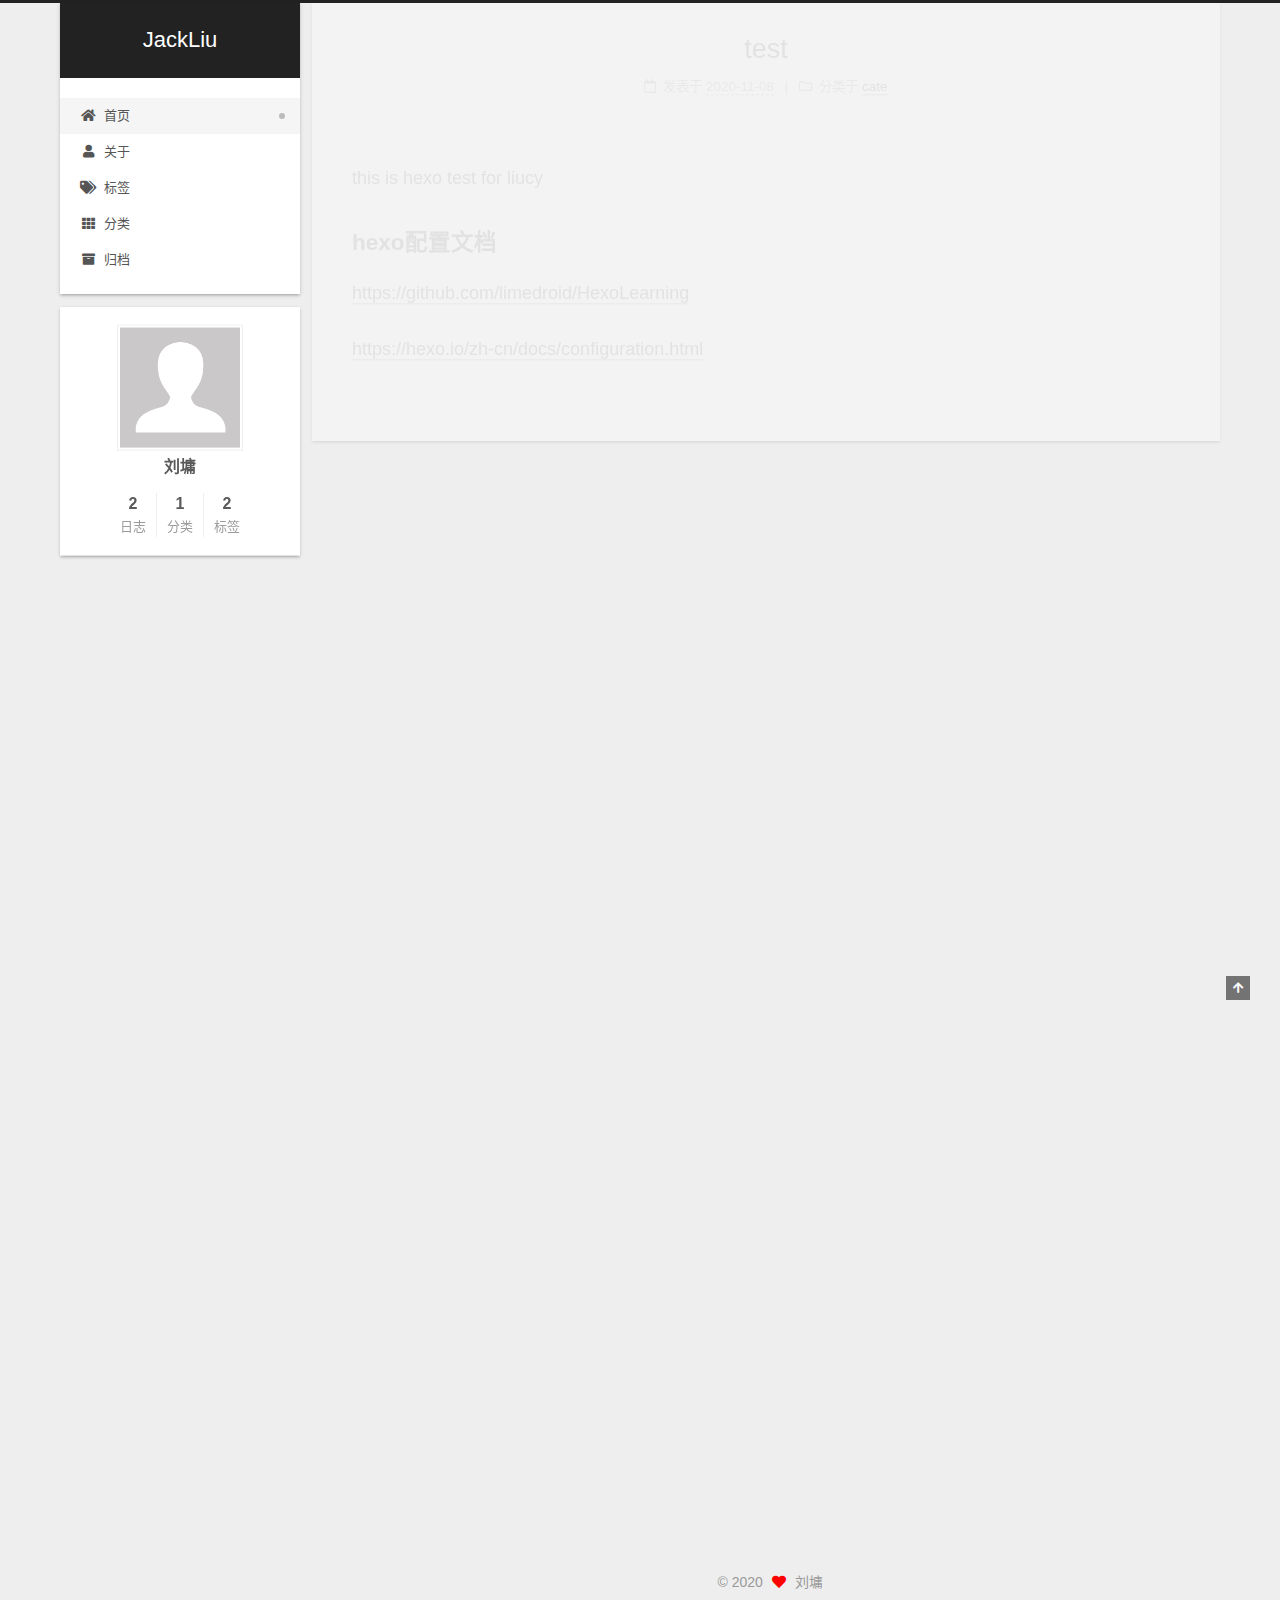
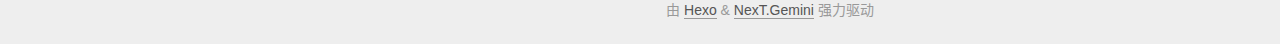
==== commit 64bf2fcd: "Site updated: 2020-11-13 15:06:11" ====
--- a/index.html
+++ b/index.html
@@ -1,5 +1,5 @@
 <!DOCTYPE html>
-<html lang="en">
+<html lang="zh-CN">
 <head>
   <meta charset="UTF-8">
 <meta name="viewport" content="width=device-width, initial-scale=1, maximum-scale=2">
@@ -17,15 +17,15 @@
 
 <script id="hexo-configurations">
     var NexT = window.NexT || {};
-    var CONFIG = {"hostname":"example.com","root":"/","scheme":"Muse","version":"7.8.0","exturl":false,"sidebar":{"position":"left","display":"post","padding":18,"offset":12,"onmobile":false},"copycode":{"enable":false,"show_result":false,"style":null},"back2top":{"enable":true,"sidebar":false,"scrollpercent":false},"bookmark":{"enable":false,"color":"#222","save":"auto"},"fancybox":false,"mediumzoom":false,"lazyload":false,"pangu":false,"comments":{"style":"tabs","active":null,"storage":true,"lazyload":false,"nav":null},"algolia":{"hits":{"per_page":10},"labels":{"input_placeholder":"Search for Posts","hits_empty":"We didn't find any results for the search: ${query}","hits_stats":"${hits} results found in ${time} ms"}},"localsearch":{"enable":false,"trigger":"auto","top_n_per_article":1,"unescape":false,"preload":false},"motion":{"enable":true,"async":false,"transition":{"post_block":"fadeIn","post_header":"slideDownIn","post_body":"slideDownIn","coll_header":"slideLeftIn","sidebar":"slideUpIn"}}};
+    var CONFIG = {"hostname":"example.com","root":"/","scheme":"Gemini","version":"7.8.0","exturl":false,"sidebar":{"position":"left","display":"post","padding":18,"offset":12,"onmobile":false},"copycode":{"enable":false,"show_result":false,"style":null},"back2top":{"enable":true,"sidebar":false,"scrollpercent":false},"bookmark":{"enable":false,"color":"#222","save":"auto"},"fancybox":false,"mediumzoom":false,"lazyload":false,"pangu":false,"comments":{"style":"tabs","active":null,"storage":true,"lazyload":false,"nav":null},"algolia":{"hits":{"per_page":10},"labels":{"input_placeholder":"Search for Posts","hits_empty":"We didn't find any results for the search: ${query}","hits_stats":"${hits} results found in ${time} ms"}},"localsearch":{"enable":false,"trigger":"auto","top_n_per_article":1,"unescape":false,"preload":false},"motion":{"enable":true,"async":false,"transition":{"post_block":"fadeIn","post_header":"slideDownIn","post_body":"slideDownIn","coll_header":"slideLeftIn","sidebar":"slideUpIn"}}};
   </script>
 
   <meta property="og:type" content="website">
 <meta property="og:title" content="JackLiu">
 <meta property="og:url" content="http://example.com/index.html">
 <meta property="og:site_name" content="JackLiu">
-<meta property="og:locale" content="en_US">
-<meta property="article:author" content="John Doe">
+<meta property="og:locale" content="zh_CN">
+<meta property="article:author" content="刘墉">
 <meta name="twitter:card" content="summary">
 
 <link rel="canonical" href="http://example.com/">
@@ -37,7 +37,7 @@
     sidebar: "",
     isHome : true,
     isPost : false,
-    lang   : 'en'
+    lang   : 'zh-CN'
   };
 </script>
 
@@ -81,7 +81,7 @@
     <header class="header" itemscope itemtype="http://schema.org/WPHeader">
       <div class="header-inner"><div class="site-brand-container">
   <div class="site-nav-toggle">
-    <div class="toggle" aria-label="Toggle navigation bar">
+    <div class="toggle" aria-label="切换导航栏">
       <span class="toggle-line toggle-line-first"></span>
       <span class="toggle-line toggle-line-middle"></span>
       <span class="toggle-line toggle-line-last"></span>
@@ -110,12 +110,27 @@
   <ul id="menu" class="main-menu menu">
         <li class="menu-item menu-item-home">
 
-    <a href="/" rel="section"><i class="fa fa-home fa-fw"></i>Home</a>
+    <a href="/" rel="section"><i class="fa fa-home fa-fw"></i>首页</a>
+
+  </li>
+        <li class="menu-item menu-item-about">
+
+    <a href="/about/" rel="section"><i class="fa fa-user fa-fw"></i>关于</a>
+
+  </li>
+        <li class="menu-item menu-item-tags">
+
+    <a href="/tags/" rel="section"><i class="fa fa-tags fa-fw"></i>标签</a>
+
+  </li>
+        <li class="menu-item menu-item-categories">
+
+    <a href="/categories/" rel="section"><i class="fa fa-th fa-fw"></i>分类</a>
 
   </li>
         <li class="menu-item menu-item-archives">
 
-    <a href="/archives/" rel="section"><i class="fa fa-archive fa-fw"></i>Archives</a>
+    <a href="/archives/" rel="section"><i class="fa fa-archive fa-fw"></i>归档</a>
 
   </li>
   </ul>
@@ -144,12 +159,12 @@
       
   
   
-  <article itemscope itemtype="http://schema.org/Article" class="post-block" lang="en">
+  <article itemscope itemtype="http://schema.org/Article" class="post-block" lang="zh-CN">
     <link itemprop="mainEntityOfPage" href="http://example.com/2020/11/08/test/">
 
     <span hidden itemprop="author" itemscope itemtype="http://schema.org/Person">
       <meta itemprop="image" content="/images/avatar.gif">
-      <meta itemprop="name" content="John Doe">
+      <meta itemprop="name" content="刘墉">
       <meta itemprop="description" content="">
     </span>
 
@@ -167,10 +182,19 @@
               <span class="post-meta-item-icon">
                 <i class="far fa-calendar"></i>
               </span>
-              <span class="post-meta-item-text">Posted on</span>
+              <span class="post-meta-item-text">发表于</span>
               
 
-              <time title="Created: 2020-11-08 11:13:45 / Modified: 11:14:37" itemprop="dateCreated datePublished" datetime="2020-11-08T11:13:45+08:00">2020-11-08</time>
+              <time title="创建时间：2020-11-08 11:13:45 / 修改时间：17:45:02" itemprop="dateCreated datePublished" datetime="2020-11-08T11:13:45+08:00">2020-11-08</time>
+            </span>
+            <span class="post-meta-item">
+              <span class="post-meta-item-icon">
+                <i class="far fa-folder"></i>
+              </span>
+              <span class="post-meta-item-text">分类于</span>
+                <span itemprop="about" itemscope itemtype="http://schema.org/Thing">
+                  <a href="/categories/cate/" itemprop="url" rel="index"><span itemprop="name">cate</span></a>
+                </span>
             </span>
 
           
@@ -185,6 +209,8 @@
 
       
           <p>this is hexo test for liucy</p>
+<h3 id="hexo配置文档"><a href="#hexo配置文档" class="headerlink" title="hexo配置文档"></a>hexo配置文档</h3><p><a target="_blank" rel="noopener" href="https://github.com/limedroid/HexoLearning">https://github.com/limedroid/HexoLearning</a></p>
+<p><a target="_blank" rel="noopener" href="https://hexo.io/zh-cn/docs/configuration.html">https://hexo.io/zh-cn/docs/configuration.html</a></p>
 
       
     </div>
@@ -203,12 +229,12 @@
       
   
   
-  <article itemscope itemtype="http://schema.org/Article" class="post-block" lang="en">
+  <article itemscope itemtype="http://schema.org/Article" class="post-block" lang="zh-CN">
     <link itemprop="mainEntityOfPage" href="http://example.com/2020/11/08/hello-world/">
 
     <span hidden itemprop="author" itemscope itemtype="http://schema.org/Person">
       <meta itemprop="image" content="/images/avatar.gif">
-      <meta itemprop="name" content="John Doe">
+      <meta itemprop="name" content="刘墉">
       <meta itemprop="description" content="">
     </span>
 
@@ -226,9 +252,9 @@
               <span class="post-meta-item-icon">
                 <i class="far fa-calendar"></i>
               </span>
-              <span class="post-meta-item-text">Posted on</span>
-
-              <time title="Created: 2020-11-08 10:53:36" itemprop="dateCreated datePublished" datetime="2020-11-08T10:53:36+08:00">2020-11-08</time>
+              <span class="post-meta-item-text">发表于</span>
+
+              <time title="创建时间：2020-11-08 10:53:36" itemprop="dateCreated datePublished" datetime="2020-11-08T10:53:36+08:00">2020-11-08</time>
             </span>
 
           
@@ -314,10 +340,10 @@
 
       <ul class="sidebar-nav motion-element">
         <li class="sidebar-nav-toc">
-          Table of Contents
+          文章目录
         </li>
         <li class="sidebar-nav-overview">
-          Overview
+          站点概览
         </li>
       </ul>
 
@@ -328,7 +354,9 @@
 
       <div class="site-overview-wrap sidebar-panel">
         <div class="site-author motion-element" itemprop="author" itemscope itemtype="http://schema.org/Person">
-  <p class="site-author-name" itemprop="name">John Doe</p>
+    <img class="site-author-image" itemprop="image" alt="刘墉"
+      src="/images/avatar.gif">
+  <p class="site-author-name" itemprop="name">刘墉</p>
   <div class="site-description" itemprop="description"></div>
 </div>
 <div class="site-state-wrap motion-element">
@@ -337,8 +365,20 @@
           <a href="/archives/">
         
           <span class="site-state-item-count">2</span>
-          <span class="site-state-item-name">posts</span>
+          <span class="site-state-item-name">日志</span>
         </a>
+      </div>
+      <div class="site-state-item site-state-categories">
+            <a href="/categories/">
+          
+        <span class="site-state-item-count">1</span>
+        <span class="site-state-item-name">分类</span></a>
+      </div>
+      <div class="site-state-item site-state-tags">
+            <a href="/tags/">
+          
+        <span class="site-state-item-count">2</span>
+        <span class="site-state-item-name">标签</span></a>
       </div>
   </nav>
 </div>
@@ -368,9 +408,9 @@
   <span class="with-love">
     <i class="fa fa-heart"></i>
   </span>
-  <span class="author" itemprop="copyrightHolder">John Doe</span>
+  <span class="author" itemprop="copyrightHolder">刘墉</span>
 </div>
-  <div class="powered-by">Powered by <a href="https://hexo.io/" class="theme-link" rel="noopener" target="_blank">Hexo</a> & <a href="https://muse.theme-next.org/" class="theme-link" rel="noopener" target="_blank">NexT.Muse</a>
+  <div class="powered-by">由 <a href="https://hexo.io/" class="theme-link" rel="noopener" target="_blank">Hexo</a> & <a href="https://theme-next.org/" class="theme-link" rel="noopener" target="_blank">NexT.Gemini</a> 强力驱动
   </div>
 
         
@@ -396,7 +436,7 @@
 <script src="/js/motion.js"></script>
 
 
-<script src="/js/schemes/muse.js"></script>
+<script src="/js/schemes/pisces.js"></script>
 
 
 <script src="/js/next-boot.js"></script>
--- a/css/main.css
+++ b/css/main.css
@@ -1,5 +1,5 @@
 :root {
-  --body-bg-color: #fff;
+  --body-bg-color: #eee;
   --content-bg-color: #fff;
   --card-bg-color: #f5f5f5;
   --text-color: #555;
@@ -11,12 +11,40 @@
   --table-row-odd-bg-color: #f9f9f9;
   --table-row-hover-bg-color: #f5f5f5;
   --menu-item-bg-color: #f5f5f5;
-  --btn-default-bg: #222;
-  --btn-default-color: #fff;
-  --btn-default-border-color: #222;
-  --btn-default-hover-bg: #fff;
-  --btn-default-hover-color: #222;
+  --btn-default-bg: #fff;
+  --btn-default-color: #555;
+  --btn-default-border-color: #555;
+  --btn-default-hover-bg: #222;
+  --btn-default-hover-color: #fff;
   --btn-default-hover-border-color: #222;
+}
+@media (prefers-color-scheme: dark) {
+  :root {
+    --body-bg-color: #282828;
+    --content-bg-color: #333;
+    --card-bg-color: #555;
+    --text-color: #ccc;
+    --blockquote-color: #bbb;
+    --link-color: #ccc;
+    --link-hover-color: #eee;
+    --brand-color: #ddd;
+    --brand-hover-color: #ddd;
+    --table-row-odd-bg-color: #282828;
+    --table-row-hover-bg-color: #363636;
+    --menu-item-bg-color: #555;
+    --btn-default-bg: #222;
+    --btn-default-color: #ccc;
+    --btn-default-border-color: #555;
+    --btn-default-hover-bg: #666;
+    --btn-default-hover-color: #ccc;
+    --btn-default-hover-border-color: #666;
+  }
+  img {
+    opacity: 0.75;
+  }
+  img:hover {
+    opacity: 0.9;
+  }
 }
 html {
   line-height: 1.15; /* 1 */
@@ -314,7 +342,7 @@
 .btn {
   background: var(--btn-default-bg);
   border: 2px solid var(--btn-default-border-color);
-  border-radius: 0;
+  border-radius: 2px;
   color: var(--btn-default-color);
   display: inline-block;
   font-size: 0.875em;
@@ -921,16 +949,16 @@
 }
 .main-inner {
   margin: 0 auto;
-  width: 700px;
+  width: calc(100% - 20px);
 }
 @media (min-width: 1200px) {
   .main-inner {
-    width: 800px;
+    width: 1160px;
   }
 }
 @media (min-width: 1600px) {
   .main-inner {
-    width: 900px;
+    width: 73%;
   }
 }
 @media (max-width: 767px) {
@@ -943,16 +971,16 @@
 }
 .header-inner {
   margin: 0 auto;
-  width: 700px;
+  width: calc(100% - 20px);
 }
 @media (min-width: 1200px) {
   .header-inner {
-    width: 800px;
+    width: 1160px;
   }
 }
 @media (min-width: 1600px) {
   .header-inner {
-    width: 900px;
+    width: 73%;
   }
 }
 .site-brand-container {
@@ -991,7 +1019,7 @@
   margin: 0;
 }
 .site-subtitle {
-  color: #999;
+  color: #ddd;
   font-size: 0.8125em;
   margin: 10px 0;
 }
@@ -1136,22 +1164,22 @@
   display: inline-block;
 }
 .site-author-image {
-  border: 2px solid #333;
+  border: 1px solid #eee;
   display: block;
   margin: 0 auto;
-  max-width: 96px;
+  max-width: 120px;
   padding: 2px;
 }
 .site-author-name {
-  color: #f5f5f5;
-  font-weight: normal;
-  margin: 5px 0 0;
+  color: var(--text-color);
+  font-weight: 600;
+  margin: 0;
   text-align: center;
 }
 .site-description {
   color: #999;
-  font-size: 1em;
-  margin-top: 5px;
+  font-size: 0.8125em;
+  margin-top: 0;
   text-align: center;
 }
 .links-of-author {
@@ -1168,7 +1196,7 @@
 }
 .links-of-author a::before,
 .links-of-author span.exturl::before {
-  background: #1be36c;
+  background: #cfdfd9;
   border-radius: 50%;
   content: ' ';
   display: inline-block;
@@ -1246,7 +1274,7 @@
 }
 .sidebar-nav li {
   border-bottom: 1px solid transparent;
-  color: #666;
+  color: var(--text-color);
   cursor: pointer;
   display: inline-block;
   font-size: 0.875em;
@@ -1255,14 +1283,14 @@
   margin-left: 10px;
 }
 .sidebar-nav li:hover {
-  color: #f5f5f5;
+  color: #fc6423;
 }
 .sidebar-nav .sidebar-nav-active {
-  border-bottom-color: #87daff;
-  color: #87daff;
+  border-bottom-color: #fc6423;
+  color: #fc6423;
 }
 .sidebar-nav .sidebar-nav-active:hover {
-  color: #87daff;
+  color: #fc6423;
 }
 .sidebar-panel {
   display: none;
@@ -1291,7 +1319,7 @@
   }
 }
 .sidebar-toggle:hover .toggle-line {
-  background: #87daff;
+  background: #fc6423;
 }
 .post-toc {
   font-size: 0.875em;
@@ -1330,14 +1358,14 @@
   display: block;
 }
 .post-toc .nav .active > a {
-  border-bottom-color: #87daff;
-  color: #87daff;
+  border-bottom-color: #fc6423;
+  color: #fc6423;
 }
 .post-toc .nav .active-current > a {
-  color: #87daff;
+  color: #fc6423;
 }
 .post-toc .nav .active-current > a:hover {
-  color: #87daff;
+  color: #fc6423;
 }
 .site-state {
   display: flex;
@@ -1352,20 +1380,20 @@
   padding: 0 15px;
 }
 .site-state-item:not(:first-child) {
-  border-left: 1px solid #333;
+  border-left: 1px solid #eee;
 }
 .site-state-item a {
   border-bottom: none;
 }
 .site-state-item-count {
   display: block;
-  font-size: 1.25em;
+  font-size: 1em;
   font-weight: 600;
   text-align: center;
 }
 .site-state-item-name {
-  color: inherit;
-  font-size: 0.875em;
+  color: #999;
+  font-size: 0.8125em;
 }
 .footer {
   color: #999;
@@ -1382,16 +1410,16 @@
   box-sizing: border-box;
   margin: 0 auto;
   text-align: center;
-  width: 700px;
+  width: calc(100% - 20px);
 }
 @media (min-width: 1200px) {
   .footer-inner {
-    width: 800px;
+    width: 1160px;
   }
 }
 @media (min-width: 1600px) {
   .footer-inner {
-    width: 900px;
+    width: 73%;
   }
 }
 .languages {
@@ -1489,7 +1517,7 @@
   color: #fff;
   cursor: pointer;
   left: 30px;
-  opacity: 1;
+  opacity: 0.6;
   padding: 0 6px;
   position: fixed;
   transition-property: bottom;
@@ -1500,10 +1528,10 @@
   display: none;
 }
 .back-to-top:hover {
-  color: #87daff;
+  color: #fc6423;
 }
 .back-to-top.back-to-top-on {
-  bottom: 19px;
+  bottom: 30px;
 }
 @media (max-width: 991px) {
   .back-to-top {
@@ -2141,151 +2169,425 @@
 .tag-cloud a:hover {
   color: var(--link-hover-color) !important;
 }
-@media (max-width: 767px) {
-  .header-inner,
-  .main-inner,
+.header {
+  margin: 0 auto;
+  position: relative;
+  width: calc(100% - 20px);
+}
+@media (min-width: 1200px) {
+  .header {
+    width: 1160px;
+  }
+}
+@media (min-width: 1600px) {
+  .header {
+    width: 73%;
+  }
+}
+@media (max-width: 991px) {
+  .header {
+    width: auto;
+  }
+}
+.header-inner {
+  background: var(--content-bg-color);
+  border-radius: initial;
+  box-shadow: 0 2px 2px 0 rgba(0,0,0,0.12), 0 3px 1px -2px rgba(0,0,0,0.06), 0 1px 5px 0 rgba(0,0,0,0.12);
+  overflow: hidden;
+  padding: 0;
+  position: absolute;
+  top: 0;
+  width: 240px;
+}
+@media (min-width: 1200px) {
+  .header-inner {
+    width: 240px;
+  }
+}
+@media (max-width: 991px) {
+  .header-inner {
+    border-radius: initial;
+    position: relative;
+    width: auto;
+  }
+}
+.main-inner {
+  align-items: flex-start;
+  display: flex;
+  justify-content: space-between;
+  flex-direction: row-reverse;
+}
+@media (max-width: 991px) {
+  .main-inner {
+    width: auto;
+  }
+}
+.content-wrap {
+  background: var(--content-bg-color);
+  border-radius: initial;
+  box-shadow: 0 2px 2px 0 rgba(0,0,0,0.12), 0 3px 1px -2px rgba(0,0,0,0.06), 0 1px 5px 0 rgba(0,0,0,0.12);
+  box-sizing: border-box;
+  padding: 40px;
+  width: calc(100% - 252px);
+}
+@media (max-width: 991px) {
+  .content-wrap {
+    border-radius: initial;
+    padding: 20px;
+    width: 100%;
+  }
+}
+.footer-inner {
+  padding-left: 260px;
+}
+.back-to-top {
+  left: auto;
+  right: 30px;
+}
+@media (max-width: 991px) {
+  .back-to-top {
+    right: 20px;
+  }
+}
+@media (max-width: 991px) {
   .footer-inner {
+    padding-left: 0;
+    padding-right: 0;
     width: auto;
   }
 }
-.header-inner {
-  padding-top: 100px;
-}
-@media (max-width: 767px) {
-  .header-inner {
-    padding-top: 50px;
-  }
-}
-.main-inner {
-  padding-bottom: 60px;
-}
-.content {
-  padding-top: 70px;
-}
-@media (max-width: 767px) {
-  .content {
-    padding-top: 35px;
-  }
-}
-embed {
+.site-brand-container {
+  background: #222;
+}
+@media (max-width: 991px) {
+  .site-brand-container {
+    box-shadow: 0 0 16px rgba(0,0,0,0.5);
+  }
+}
+.site-meta {
+  padding: 20px 0;
+}
+.brand {
+  padding: 0;
+}
+.site-subtitle {
+  margin: 10px 10px 0;
+}
+.custom-logo-image {
+  margin-top: 20px;
+}
+@media (max-width: 991px) {
+  .custom-logo-image {
+    display: none;
+  }
+}
+@media (min-width: 768px) and (max-width: 991px) {
+  .site-nav-toggle,
+  .site-nav-right {
+    display: flex;
+    flex-direction: column;
+    justify-content: center;
+  }
+}
+.site-nav-toggle .toggle,
+.site-nav-right .toggle {
+  color: #fff;
+}
+.site-nav-toggle .toggle .toggle-line,
+.site-nav-right .toggle .toggle-line {
+  background: #fff;
+}
+@media (min-width: 768px) and (max-width: 991px) {
+  .site-nav {
+    display: none;
+  }
+}
+.menu .menu-item {
   display: block;
-  margin: 0 auto 25px auto;
-}
-.custom-logo .site-meta-headline {
-  text-align: center;
-}
-.custom-logo .site-title {
-  color: #222;
-  margin: 10px auto 0;
-}
-.custom-logo .site-title a {
-  border: 0;
-}
-.custom-logo-image {
-  background: #fff;
-  margin: 0 auto;
-  max-width: 150px;
-  padding: 5px;
-}
-.brand {
-  background: var(--btn-default-bg);
-}
-@media (max-width: 767px) {
-  .site-nav {
-    border-bottom: 1px solid #ddd;
-    border-top: 1px solid #ddd;
-    left: 0;
-    margin: 0;
-    padding: 0;
-    width: 100%;
-  }
-}
-@media (max-width: 767px) {
-  .menu {
-    text-align: left;
-  }
-}
-.menu-item-active a,
-.menu .menu-item a:hover,
-.menu .menu-item span.exturl:hover {
-  background: transparent;
-  border-bottom: 1px solid var(--link-hover-color) !important;
-}
-@media (max-width: 767px) {
-  .menu-item-active a,
-  .menu .menu-item a:hover,
-  .menu .menu-item span.exturl:hover {
-    border-bottom: 1px dotted #ddd !important;
-  }
-}
-@media (max-width: 767px) {
-  .menu .menu-item {
-    margin: 0 10px;
-  }
+  margin: 0;
 }
 .menu .menu-item a,
 .menu .menu-item span.exturl {
-  border-bottom: 1px solid transparent;
-}
-@media (max-width: 767px) {
-  .menu .menu-item a,
-  .menu .menu-item span.exturl {
-    padding: 5px 10px;
-  }
-}
-@media (min-width: 768px) {
-  .menu .menu-item .fa,
-  .menu .menu-item .fab,
-  .menu .menu-item .far,
-  .menu .menu-item .fas {
-    display: block;
-    line-height: 2;
-    margin-right: 0;
-    width: 100%;
+  padding: 5px 20px;
+  position: relative;
+  text-align: left;
+  transition-property: background-color;
+}
+@media (max-width: 991px) {
+  .menu .menu-item.menu-item-search {
+    display: none;
   }
 }
 .menu .menu-item .badge {
-  background: #eee;
-  padding: 1px 4px;
+  background: #ccc;
+  border-radius: 10px;
+  color: #fff;
+  float: right;
+  padding: 2px 5px;
+  text-shadow: 1px 1px 0 rgba(0,0,0,0.1);
+  vertical-align: middle;
+}
+.main-menu .menu-item-active a::after {
+  background: #bbb;
+  border-radius: 50%;
+  content: ' ';
+  height: 6px;
+  margin-top: -3px;
+  position: absolute;
+  right: 15px;
+  top: 50%;
+  width: 6px;
 }
 .sub-menu {
-  margin: 10px 0;
+  background: var(--content-bg-color);
+  border-bottom: 1px solid #ddd;
+  margin: 0;
+  padding: 6px 0;
 }
 .sub-menu .menu-item {
   display: inline-block;
 }
+.sub-menu .menu-item a,
+.sub-menu .menu-item span.exturl {
+  background: transparent;
+  margin: 5px 10px;
+  padding: initial;
+}
+.sub-menu .menu-item a:hover,
+.sub-menu .menu-item span.exturl:hover {
+  background: transparent;
+  color: #fc6423;
+}
+.sub-menu .menu-item-active a {
+  border-bottom-color: #fc6423;
+  color: #fc6423;
+}
+.sub-menu .menu-item-active a:hover {
+  border-bottom-color: #fc6423;
+}
 .sidebar {
-  left: -320px;
-}
-.sidebar.sidebar-active {
-  left: 0;
-}
-.sidebar {
-  width: 320px;
-  z-index: 1200;
-  transition-delay: 0s;
-  transition-duration: 0.2s;
-  transition-timing-function: ease-out;
-}
-.sidebar a,
-.sidebar span.exturl {
-  border-bottom-color: #555;
-  color: #999;
-}
-.sidebar a:hover,
-.sidebar span.exturl:hover {
-  border-bottom-color: #eee;
-  color: #eee;
-}
-.links-of-blogroll-item {
-  padding: 2px 10px;
-}
-.links-of-blogroll-item a,
-.links-of-blogroll-item span.exturl {
+  background: var(--body-bg-color);
+  box-shadow: none;
+  margin-top: 100%;
+  position: static;
+  width: 240px;
+}
+@media (max-width: 991px) {
+  .sidebar {
+    display: none;
+  }
+}
+.sidebar-toggle {
+  display: none;
+}
+.sidebar-inner {
+  background: var(--content-bg-color);
+  border-radius: initial;
+  box-shadow: 0 2px 2px 0 rgba(0,0,0,0.12), 0 3px 1px -2px rgba(0,0,0,0.06), 0 1px 5px 0 rgba(0,0,0,0.12), 0 -1px 0.5px 0 rgba(0,0,0,0.09);
+  box-sizing: border-box;
+  color: var(--text-color);
+  width: 240px;
+  opacity: 0;
+}
+.sidebar-inner.affix {
+  position: fixed;
+  top: 12px;
+}
+.sidebar-inner.affix-bottom {
+  position: absolute;
+}
+.site-state-item {
+  padding: 0 10px;
+}
+.sidebar-button {
+  border-bottom: 1px dotted #ccc;
+  border-top: 1px dotted #ccc;
+  margin-top: 10px;
+  text-align: center;
+}
+.sidebar-button a {
+  border: 0;
+  color: #fc6423;
+  display: block;
+}
+.sidebar-button a:hover {
+  background: none;
+  border: 0;
+  color: #e34603;
+}
+.sidebar-button a:hover .fa,
+.sidebar-button a:hover .fab,
+.sidebar-button a:hover .far,
+.sidebar-button a:hover .fas {
+  color: #e34603;
+}
+.links-of-author {
+  display: flex;
+  flex-wrap: wrap;
+  margin-top: 10px;
+  justify-content: center;
+}
+.links-of-author-item {
+  margin: 5px 0 0;
+  width: 50%;
+}
+.links-of-author-item a,
+.links-of-author-item span.exturl {
   box-sizing: border-box;
   display: inline-block;
-  max-width: 280px;
+  margin-bottom: 0;
+  margin-right: 0;
+  max-width: 216px;
   overflow: hidden;
+  padding: 0 5px;
   text-overflow: ellipsis;
   white-space: nowrap;
 }
+.links-of-author-item a,
+.links-of-author-item span.exturl {
+  border-bottom: none;
+  display: block;
+  text-decoration: none;
+}
+.links-of-author-item a::before,
+.links-of-author-item span.exturl::before {
+  display: none;
+}
+.links-of-author-item a:hover,
+.links-of-author-item span.exturl:hover {
+  background: var(--body-bg-color);
+  border-radius: 4px;
+}
+.links-of-author-item .fa,
+.links-of-author-item .fab,
+.links-of-author-item .far,
+.links-of-author-item .fas {
+  margin-right: 2px;
+}
+.links-of-blogroll-item {
+  padding: 0;
+}
+.content-wrap {
+  background: initial;
+  box-shadow: initial;
+  padding: initial;
+}
+.post-block {
+  background: var(--content-bg-color);
+  border-radius: initial;
+  box-shadow: 0 2px 2px 0 rgba(0,0,0,0.12), 0 3px 1px -2px rgba(0,0,0,0.06), 0 1px 5px 0 rgba(0,0,0,0.12);
+  padding: 40px;
+}
+.post-block + .post-block {
+  border-radius: initial;
+  box-shadow: 0 2px 2px 0 rgba(0,0,0,0.12), 0 3px 1px -2px rgba(0,0,0,0.06), 0 1px 5px 0 rgba(0,0,0,0.12), 0 -1px 0.5px 0 rgba(0,0,0,0.09);
+  margin-top: 12px;
+}
+.comments {
+  background: var(--content-bg-color);
+  border-radius: initial;
+  box-shadow: 0 2px 2px 0 rgba(0,0,0,0.12), 0 3px 1px -2px rgba(0,0,0,0.06), 0 1px 5px 0 rgba(0,0,0,0.12), 0 -1px 0.5px 0 rgba(0,0,0,0.09);
+  margin-top: 12px;
+  padding: 40px;
+}
+.tabs-comment {
+  margin-top: 1em;
+}
+.content {
+  padding-top: initial;
+}
+.post-eof {
+  display: none;
+}
+.pagination {
+  background: var(--content-bg-color);
+  border-radius: initial;
+  border-top: initial;
+  box-shadow: 0 2px 2px 0 rgba(0,0,0,0.12), 0 3px 1px -2px rgba(0,0,0,0.06), 0 1px 5px 0 rgba(0,0,0,0.12), 0 -1px 0.5px 0 rgba(0,0,0,0.09);
+  margin: 12px 0 0;
+  padding: 10px 0 10px;
+}
+.pagination .prev,
+.pagination .next,
+.pagination .page-number {
+  margin-bottom: initial;
+  top: initial;
+}
+.main {
+  padding-bottom: initial;
+}
+.footer {
+  bottom: auto;
+}
+.sub-menu {
+  border-bottom: initial;
+  box-shadow: 0 2px 2px 0 rgba(0,0,0,0.12), 0 3px 1px -2px rgba(0,0,0,0.06), 0 1px 5px 0 rgba(0,0,0,0.12);
+}
+.sub-menu + .content .post-block {
+  box-shadow: 0 2px 2px 0 rgba(0,0,0,0.12), 0 3px 1px -2px rgba(0,0,0,0.06), 0 1px 5px 0 rgba(0,0,0,0.12), 0 -1px 0.5px 0 rgba(0,0,0,0.09);
+  margin-top: 12px;
+}
+@media (min-width: 768px) and (max-width: 991px) {
+  .sub-menu + .content .post-block {
+    margin-top: 10px;
+  }
+}
+@media (max-width: 767px) {
+  .sub-menu + .content .post-block {
+    margin-top: 8px;
+  }
+}
+.post-body h1,
+.post-body h2 {
+  border-bottom: 1px solid #eee;
+}
+.post-body h3 {
+  border-bottom: 1px dotted #eee;
+}
+@media (min-width: 768px) and (max-width: 991px) {
+  .content-wrap {
+    padding: 10px;
+  }
+  .posts-expand .post-button {
+    margin-top: 20px;
+  }
+  .post-block {
+    border-radius: initial;
+    box-shadow: 0 2px 2px 0 rgba(0,0,0,0.12), 0 3px 1px -2px rgba(0,0,0,0.06), 0 1px 5px 0 rgba(0,0,0,0.12), 0 -1px 0.5px 0 rgba(0,0,0,0.09);
+    padding: 20px;
+  }
+  .post-block + .post-block {
+    margin-top: 10px;
+  }
+  .comments {
+    margin-top: 10px;
+    padding: 10px 20px;
+  }
+  .pagination {
+    margin: 10px 0 0;
+  }
+}
+@media (max-width: 767px) {
+  .content-wrap {
+    padding: 8px;
+  }
+  .posts-expand .post-button {
+    margin: 12px 0;
+  }
+  .post-block {
+    border-radius: initial;
+    box-shadow: 0 2px 2px 0 rgba(0,0,0,0.12), 0 3px 1px -2px rgba(0,0,0,0.06), 0 1px 5px 0 rgba(0,0,0,0.12), 0 -1px 0.5px 0 rgba(0,0,0,0.09);
+    min-height: auto;
+    padding: 12px;
+  }
+  .post-block + .post-block {
+    margin-top: 8px;
+  }
+  .comments {
+    margin-top: 8px;
+    padding: 10px 12px;
+  }
+  .pagination {
+    margin: 8px 0 0;
+  }
+}
